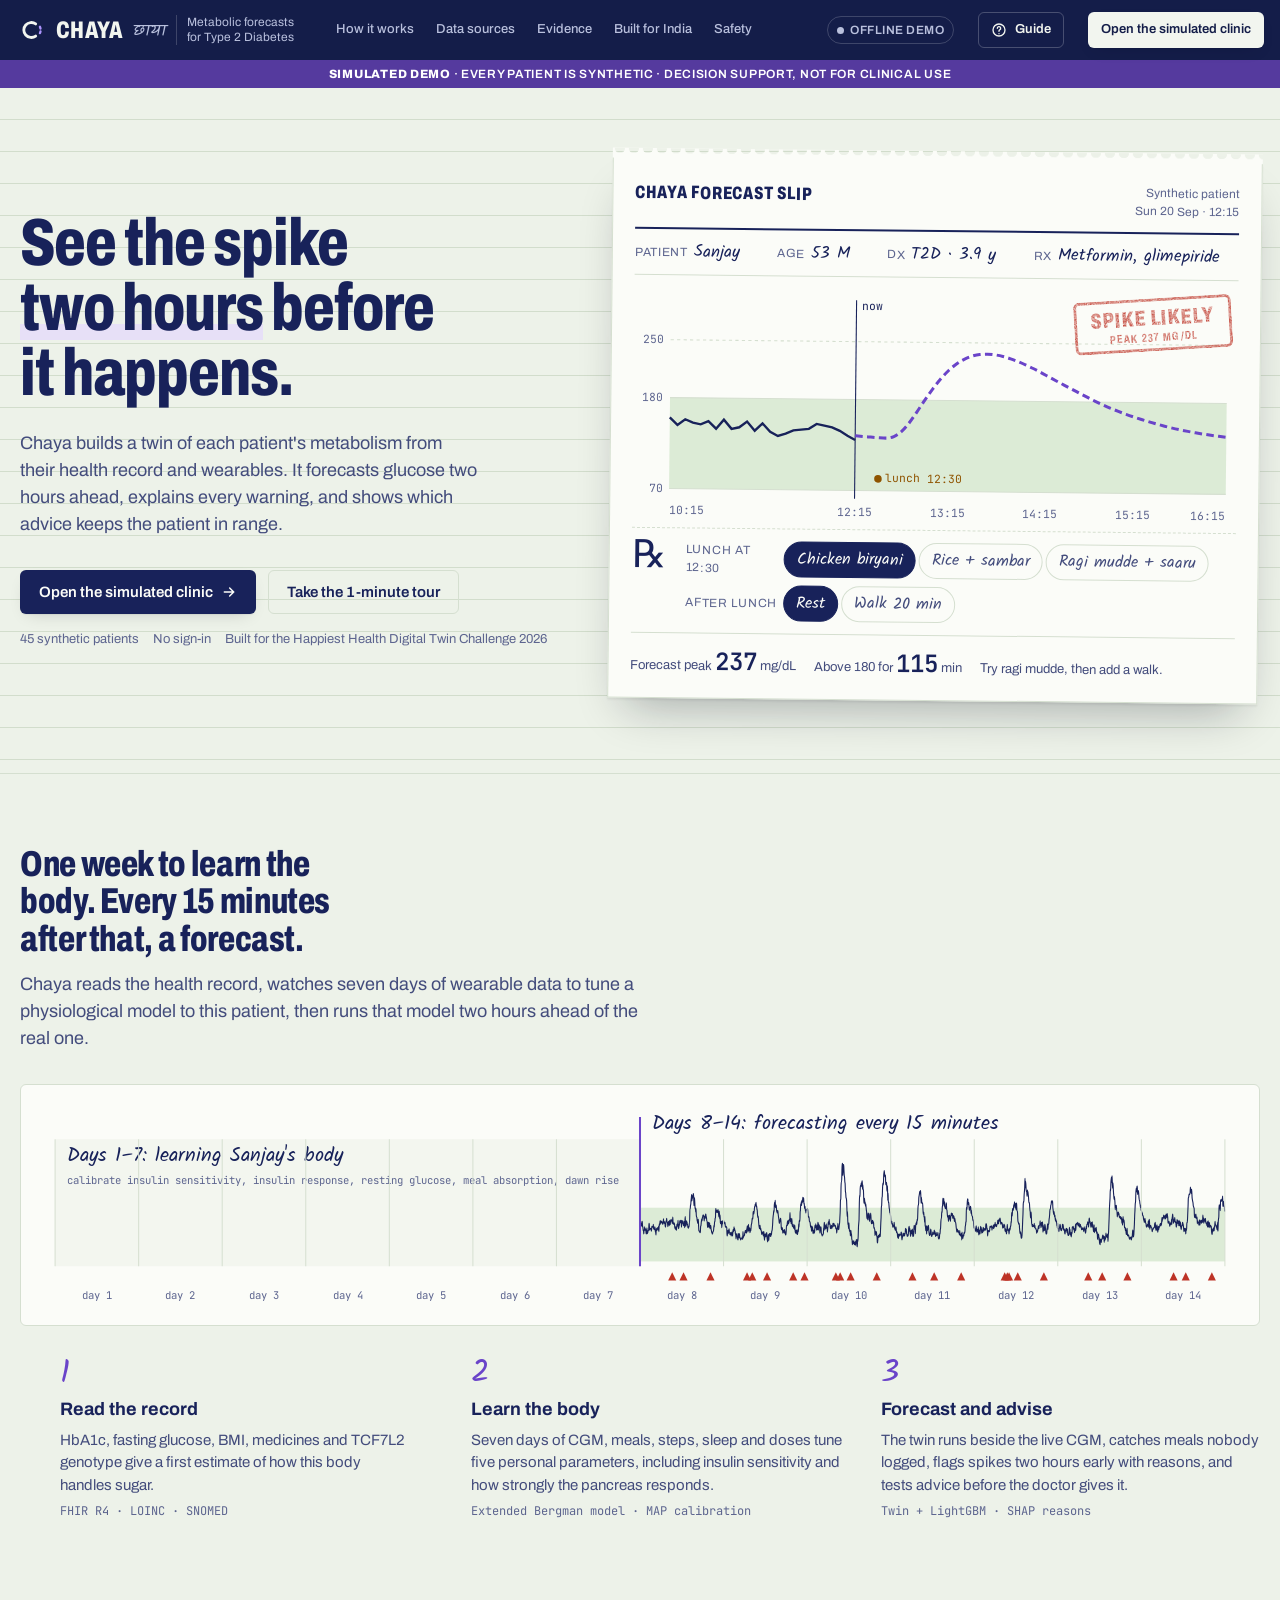
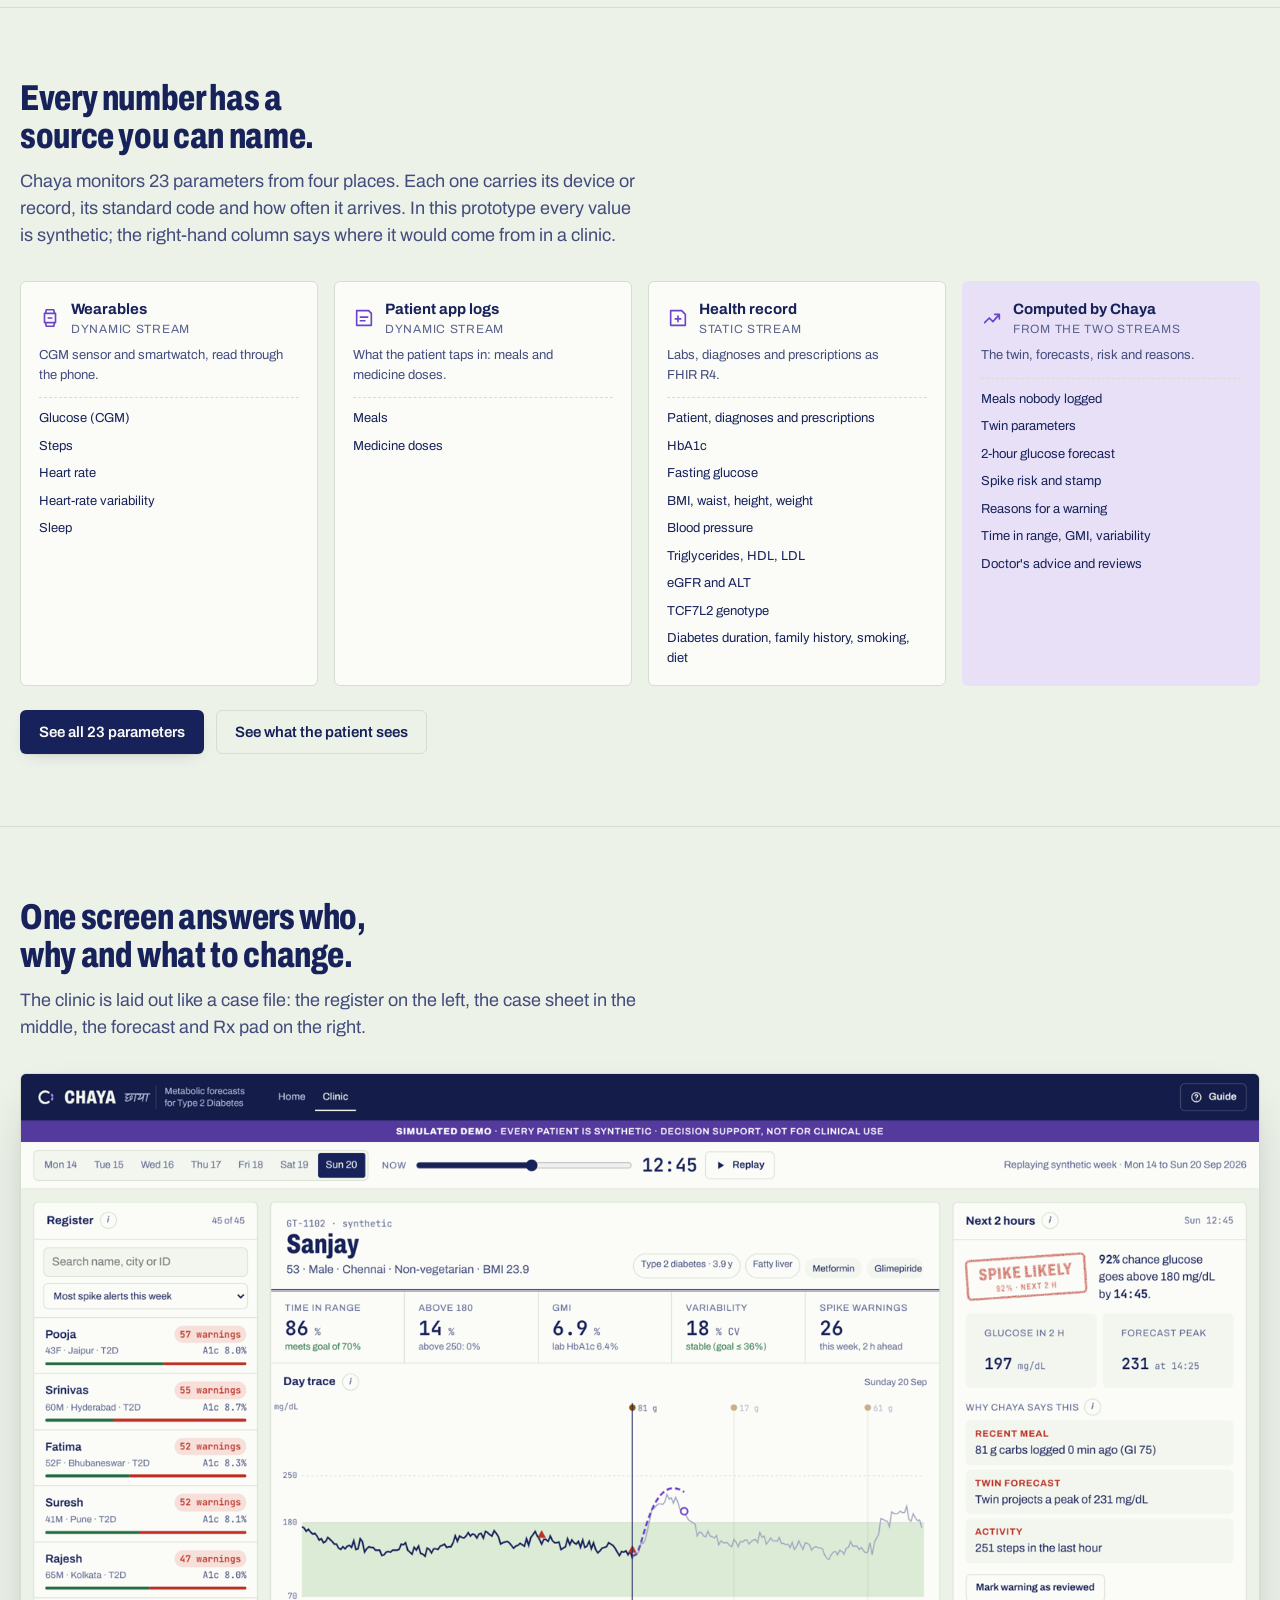
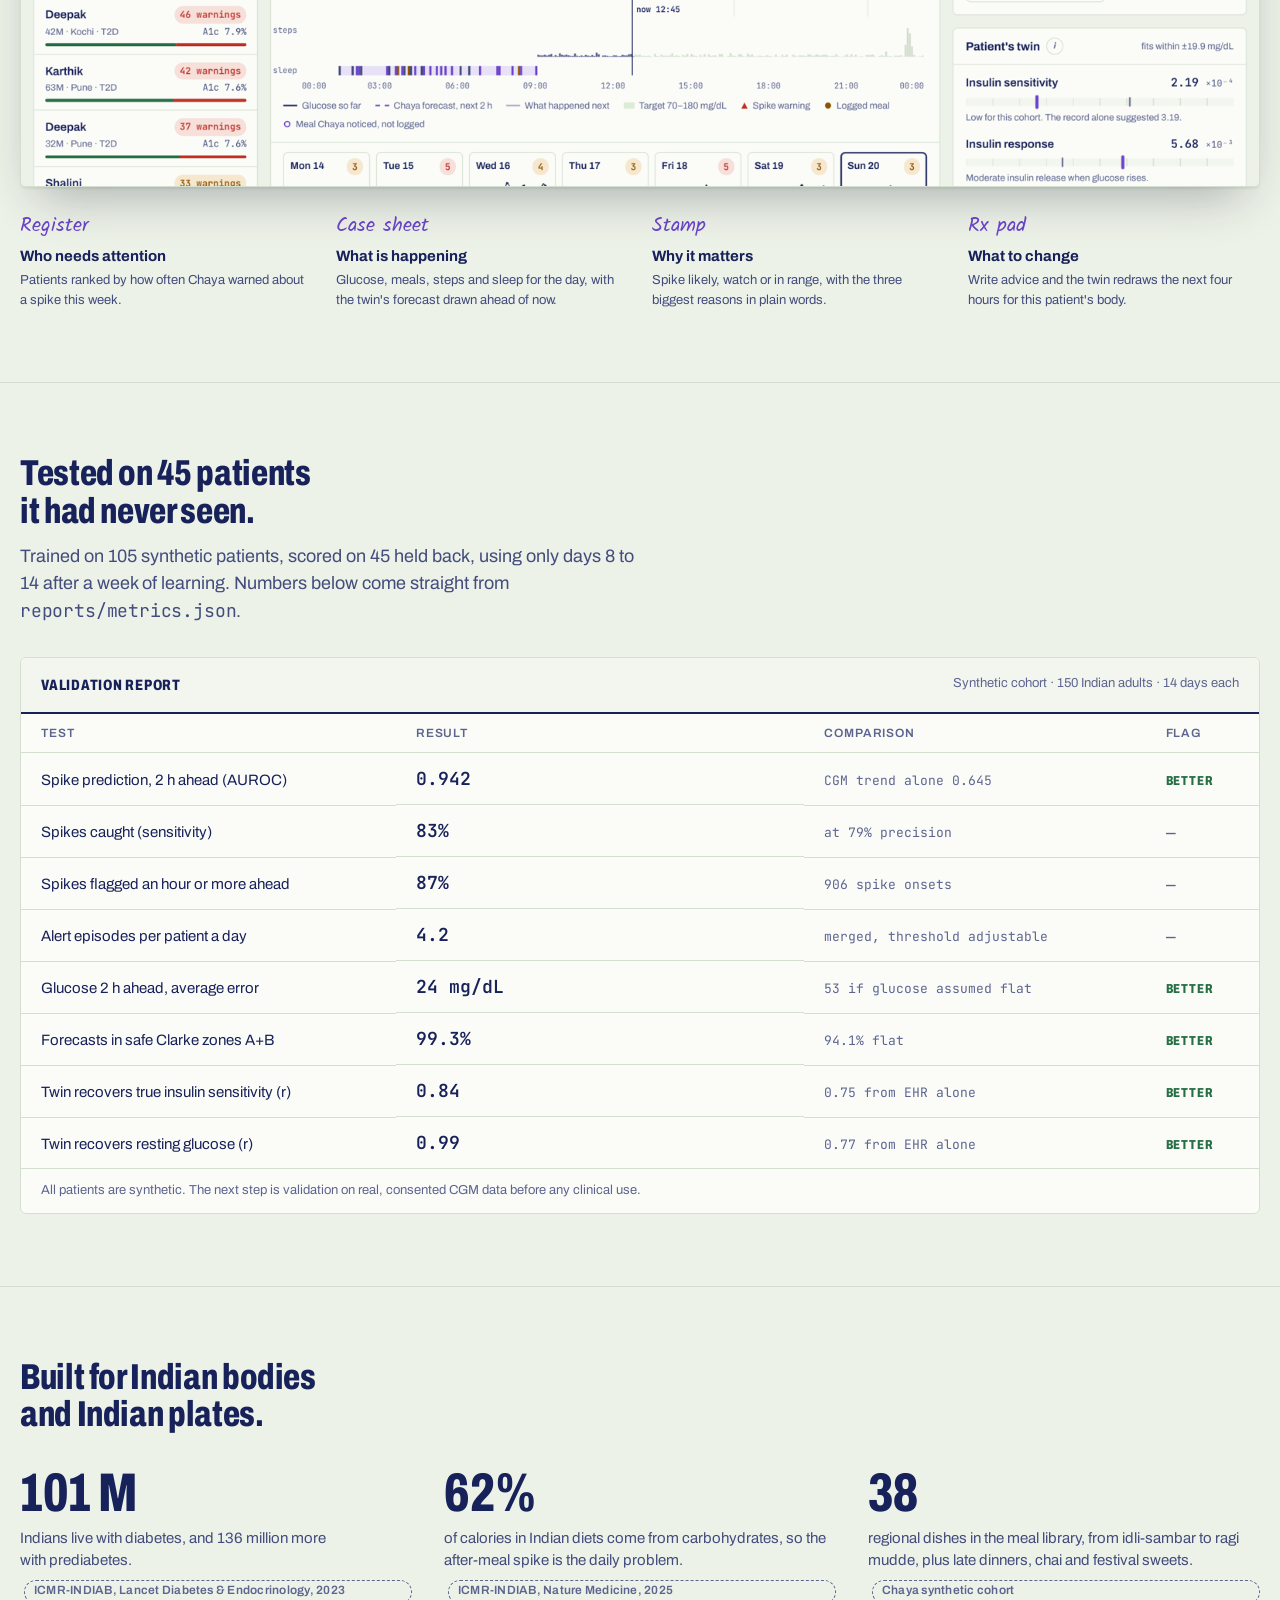
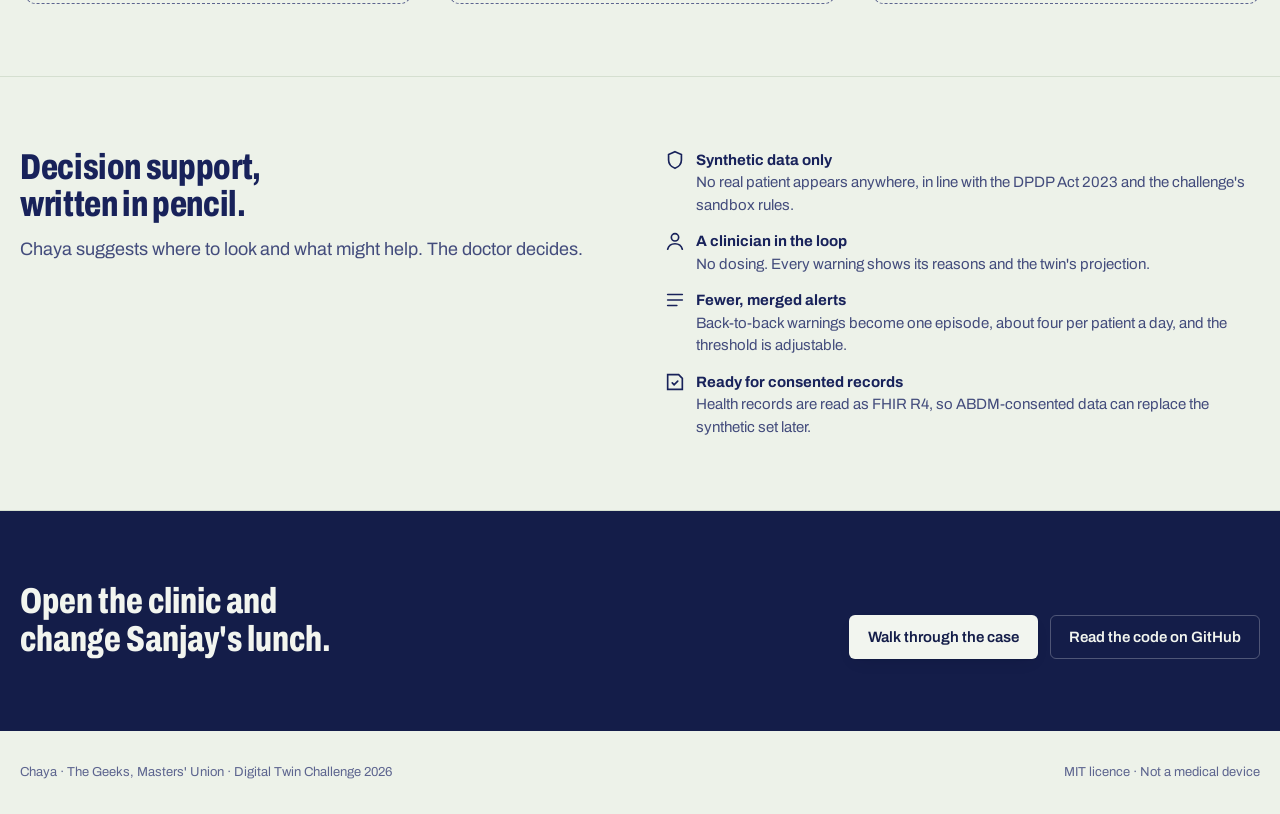
==== web/index.html @ ad3ce4d0 "Patient app, data-source catalogue and send-to-patient advice - Patient view (#/patient/:pid): Today" ====
<!doctype html>
<html lang="en">
<head>
<meta charset="utf-8">
<meta name="viewport" content="width=device-width,initial-scale=1,viewport-fit=cover">
<title>Chaya · glucose forecasts two hours ahead</title>
<meta name="description" content="Chaya builds a personal digital twin of each Type 2 Diabetes patient from their health record and wearables, forecasts glucose spikes two hours ahead, and shows which advice keeps them in range. Simulated demo with synthetic patients.">
<meta name="theme-color" content="#141d49">
<meta name="color-scheme" content="light">
<link rel="icon" href="data:image/svg+xml,%3Csvg xmlns='http://www.w3.org/2000/svg' viewBox='0 0 32 32'%3E%3Crect width='32' height='32' rx='7' fill='%23141d49'/%3E%3Cpath d='M21 9.5a8 8 0 1 0 0 13' fill='none' stroke='%23f2f5ef' stroke-width='3' stroke-linecap='round'/%3E%3Cpath d='M25 12.5a8 8 0 0 1 0 7' fill='none' stroke='%23ad94ff' stroke-width='2.5' stroke-linecap='round' stroke-dasharray='2 3'/%3E%3C/svg%3E">
<link rel="stylesheet" href="assets/chaya.css">
</head>
<body>

<header class="letterhead" id="letterhead">
  <div class="bar gutter">
    <a class="brand" href="#/" aria-label="Chaya home">
      <svg width="30" height="30" viewBox="0 0 32 32" aria-hidden="true"><path d="M21 9.5a8 8 0 1 0 0 13" fill="none" stroke="currentColor" stroke-width="3" stroke-linecap="round"/><path d="M25.5 12.5a8.5 8.5 0 0 1 0 7" fill="none" stroke="#ad94ff" stroke-width="2.5" stroke-linecap="round" stroke-dasharray="2 3"/></svg>
      <span class="word">Chaya</span><span class="deva" lang="hi">छाया</span>
      <span class="reg">Metabolic forecasts for Type 2 Diabetes</span>
    </a>
    <nav class="navlinks" aria-label="Sections" id="navlinks"></nav>
    <span class="spacer"></span>
    <span class="pill" id="conn" title="Where the clinic data comes from"><span class="dot"></span><span id="conn-t">Connecting…</span></span>
    <div class="menu" id="help-menu">
      <button class="btn btn-quiet btn-sm" id="help-btn" aria-haspopup="true" aria-expanded="false">
        <svg width="16" height="16" viewBox="0 0 24 24" fill="none" stroke="currentColor" stroke-width="2" stroke-linecap="round" aria-hidden="true"><circle cx="12" cy="12" r="9"/><path d="M9.5 9.5a2.5 2.5 0 1 1 3.5 2.3c-.6.3-1 .9-1 1.6V14"/><path d="M12 17.5h.01"/></svg>
        Guide
      </button>
      <div class="menu-pop" id="help-pop" role="menu" hidden>
        <button role="menuitem" data-help="tour"><svg width="20" height="20" viewBox="0 0 24 24" fill="none" stroke="currentColor" stroke-width="1.8" stroke-linecap="round" aria-hidden="true"><path d="M4 5h16M4 12h10M4 19h7"/><circle cx="19" cy="17" r="3"/></svg><b>Product tour</b><small>One minute, nine stops: what each part of the clinic does.</small></button>
        <button role="menuitem" data-help="case"><svg width="20" height="20" viewBox="0 0 24 24" fill="none" stroke="currentColor" stroke-width="1.8" stroke-linecap="round" aria-hidden="true"><path d="M7 4h10l3 3v13H4V4z"/><path d="M8 11h8M8 15h5"/></svg><b>Walk through a case</b><small>Sanjay's Sunday lunch: forecast, alert and advice, step by step.</small></button>
        <button role="menuitem" data-help="sources"><svg width="20" height="20" viewBox="0 0 24 24" fill="none" stroke="currentColor" stroke-width="1.8" stroke-linecap="round" aria-hidden="true"><ellipse cx="12" cy="6" rx="7" ry="3"/><path d="M5 6v6c0 1.7 3.1 3 7 3s7-1.3 7-3V6"/><path d="M5 12v6c0 1.7 3.1 3 7 3s7-1.3 7-3v-6"/></svg><b>Where the data comes from</b><small>Every parameter Chaya monitors, its device or record, standard code and cadence.</small></button>
        <button role="menuitem" data-help="glossary"><svg width="20" height="20" viewBox="0 0 24 24" fill="none" stroke="currentColor" stroke-width="1.8" stroke-linecap="round" aria-hidden="true"><path d="M5 4h11a3 3 0 0 1 3 3v13H8a3 3 0 0 1-3-3z"/><path d="M5 17a3 3 0 0 1 3-3h11"/></svg><b>What's what</b><small>Every term, stamp and number explained in plain words.</small></button>
      </div>
    </div>
    <a class="btn btn-primary btn-sm" href="#/clinic" id="cta-top">Open the simulated clinic</a>
  </div>
  <div class="synthetic-strip gutter"><b>Simulated demo</b> · every patient is synthetic · decision support, not for clinical use</div>
</header>

<!-- ============================================================ HOME -->
<main id="view-home" hidden>
  <section class="hero gutter" aria-labelledby="h-hero">
    <div class="wrap">
      <div>
        <h1 id="h-hero">See the spike <span class="ul">two hours</span> before it happens.</h1>
        <p class="lede">Chaya builds a twin of each patient's metabolism from their health record and wearables. It forecasts glucose two hours ahead, explains every warning, and shows which advice keeps the patient in range.</p>
        <div class="ctas">
          <a class="btn btn-primary" href="#/clinic">Open the simulated clinic
            <svg width="16" height="16" viewBox="0 0 24 24" fill="none" stroke="currentColor" stroke-width="2.2" stroke-linecap="round" aria-hidden="true"><path d="M5 12h14M13 6l6 6-6 6"/></svg></a>
          <a class="btn btn-quiet" href="#/clinic?tour=1">Take the 1-minute tour</a>
        </div>
        <p class="fine"><span>45 synthetic patients</span><span>No sign-in</span><span>Built for the Happiest Health Digital Twin Challenge 2026</span></p>
      </div>
      <figure class="slip" id="slip" aria-labelledby="slip-cap" style="margin:0">
        <div class="slip-head">
          <div class="slip-title">Chaya forecast slip</div>
          <div class="meta">Synthetic patient<br>Sun 20 Sep · 12:15</div>
        </div>
        <div class="fields">
          <div class="field"><span class="k">Patient</span><span class="v">Sanjay</span></div>
          <div class="field"><span class="k">Age</span><span class="v">53 M</span></div>
          <div class="field"><span class="k">Dx</span><span class="v">T2D · 3.9 y</span></div>
          <div class="field"><span class="k">Rx</span><span class="v">Metformin, glimepiride</span></div>
        </div>
        <div class="slip-chart">
          <svg id="slip-svg" viewBox="0 0 560 220" role="img" aria-label="Forecast of Sanjay's glucose for the next four hours"></svg>
          <div id="slip-stamp"></div>
        </div>
        <div class="rx">
          <div class="glyph" aria-hidden="true">℞</div>
          <div class="lines">
            <div class="rx-line" role="group" aria-label="Lunch"><span class="lab">Lunch at 12:30</span><span id="slip-meals"></span></div>
            <div class="rx-line" role="group" aria-label="After lunch"><span class="lab">After lunch</span><span id="slip-walk"></span></div>
          </div>
        </div>
        <div class="outcome" id="slip-out" aria-live="polite"></div>
        <figcaption id="slip-cap" class="sr">An interactive prescription slip. Choose a lunch and whether to walk; Chaya's twin redraws the forecast.</figcaption>
      </figure>
    </div>
  </section>

  <section class="section gutter" id="how" aria-labelledby="h-how">
    <div class="wrap">
      <h2 id="h-how">One week to learn the body. Every 15 minutes after that, a forecast.</h2>
      <p class="intro">Chaya reads the health record, watches seven days of wearable data to tune a physiological model to this patient, then runs that model two hours ahead of the real one.</p>
      <div class="timeline" aria-hidden="true"><svg id="timeline-svg" viewBox="0 0 1180 190"></svg></div>
      <ol class="steps">
        <li><h3>Read the record</h3><p>HbA1c, fasting glucose, BMI, medicines and TCF7L2 genotype give a first estimate of how this body handles sugar.</p><span class="code">FHIR R4 · LOINC · SNOMED</span></li>
        <li><h3>Learn the body</h3><p>Seven days of CGM, meals, steps, sleep and doses tune five personal parameters, including insulin sensitivity and how strongly the pancreas responds.</p><span class="code">Extended Bergman model · MAP calibration</span></li>
        <li><h3>Forecast and advise</h3><p>The twin runs beside the live CGM, catches meals nobody logged, flags spikes two hours early with reasons, and tests advice before the doctor gives it.</p><span class="code">Twin + LightGBM · SHAP reasons</span></li>
      </ol>
    </div>
  </section>

  <section class="section gutter" id="sources" aria-labelledby="h-sources">
    <div class="wrap">
      <h2 id="h-sources">Every number has a source you can name.</h2>
      <p class="intro">Chaya monitors 23 parameters from four places. Each one carries its device or record, its standard code and how often it arrives. In this prototype every value is synthetic; the right-hand column says where it would come from in a clinic.</p>
      <div class="streams" id="home-streams"></div>
      <div style="margin-top:var(--sp-5);display:flex;flex-wrap:wrap;gap:12px">
        <a class="btn btn-primary" href="#/data">See all 23 parameters</a>
        <a class="btn btn-quiet" href="#/patient/GT-1102">See what the patient sees</a>
      </div>
    </div>
  </section>

  <section class="section gutter" id="clinic-preview" aria-labelledby="h-preview">
    <div class="wrap">
      <h2 id="h-preview">One screen answers who, why and what to change.</h2>
      <p class="intro">The clinic is laid out like a case file: the register on the left, the case sheet in the middle, the forecast and Rx pad on the right.</p>
      <div class="shot"><img src="assets/img/clinic.png" alt="The Chaya clinic: patient register, Sanjay's case sheet with a day of glucose and a violet forecast, a SPIKE LIKELY stamp with its reasons, and the Rx pad" loading="lazy" width="1600" height="920"></div>
      <div class="callouts">
        <div><i>Register</i><b>Who needs attention</b><span>Patients ranked by how often Chaya warned about a spike this week.</span></div>
        <div><i>Case sheet</i><b>What is happening</b><span>Glucose, meals, steps and sleep for the day, with the twin's forecast drawn ahead of now.</span></div>
        <div><i>Stamp</i><b>Why it matters</b><span>Spike likely, watch or in range, with the three biggest reasons in plain words.</span></div>
        <div><i>Rx pad</i><b>What to change</b><span>Write advice and the twin redraws the next four hours for this patient's body.</span></div>
      </div>
    </div>
  </section>

  <section class="section gutter" id="evidence" aria-labelledby="h-evidence">
    <div class="wrap">
      <h2 id="h-evidence">Tested on 45 patients it had never seen.</h2>
      <p class="intro">Trained on 105 synthetic patients, scored on 45 held back, using only days 8 to 14 after a week of learning. Numbers below come straight from <span class="num">reports/metrics.json</span>.</p>
      <div class="report">
        <div class="report-head"><b>Validation report</b><span>Synthetic cohort · 150 Indian adults · 14 days each</span></div>
        <div class="table-scroll"><table>
          <thead><tr><th scope="col">Test</th><th scope="col">Result</th><th scope="col">Comparison</th><th scope="col">Flag</th></tr></thead>
          <tbody id="report-rows"></tbody>
        </table></div>
        <div class="report-foot">All patients are synthetic. The next step is validation on real, consented CGM data before any clinical use.</div>
      </div>
    </div>
  </section>

  <section class="section gutter" id="india" aria-labelledby="h-india">
    <div class="wrap">
      <h2 id="h-india">Built for Indian bodies and Indian plates.</h2>
      <div class="facts">
        <div class="fact"><div class="big">101 M</div><p>Indians live with diabetes, and 136 million more with prediabetes.</p><div class="src">ICMR-INDIAB, Lancet Diabetes &amp; Endocrinology, 2023</div></div>
        <div class="fact"><div class="big">62%</div><p>of calories in Indian diets come from carbohydrates, so the after-meal spike is the daily problem.</p><div class="src">ICMR-INDIAB, Nature Medicine, 2025</div></div>
        <div class="fact"><div class="big">38</div><p>regional dishes in the meal library, from idli-sambar to ragi mudde, plus late dinners, chai and festival sweets.</p><div class="src">Chaya synthetic cohort</div></div>
      </div>
    </div>
  </section>

  <section class="section gutter" id="safety" aria-labelledby="h-safety">
    <div class="wrap safety">
      <div><h2 id="h-safety">Decision support, written in pencil.</h2><p class="intro">Chaya suggests where to look and what might help. The doctor decides.</p></div>
      <ul>
        <li><svg width="22" height="22" viewBox="0 0 24 24" fill="none" stroke="currentColor" stroke-width="1.8" stroke-linecap="round" aria-hidden="true"><path d="M12 3l7 3v6c0 4.5-3 7.5-7 9-4-1.5-7-4.5-7-9V6z"/></svg><div><b>Synthetic data only</b><span>No real patient appears anywhere, in line with the DPDP Act 2023 and the challenge's sandbox rules.</span></div></li>
        <li><svg width="22" height="22" viewBox="0 0 24 24" fill="none" stroke="currentColor" stroke-width="1.8" stroke-linecap="round" aria-hidden="true"><circle cx="12" cy="8" r="4"/><path d="M4 21c1-4 4-6 8-6s7 2 8 6"/></svg><div><b>A clinician in the loop</b><span>No dosing. Every warning shows its reasons and the twin's projection.</span></div></li>
        <li><svg width="22" height="22" viewBox="0 0 24 24" fill="none" stroke="currentColor" stroke-width="1.8" stroke-linecap="round" aria-hidden="true"><path d="M4 6h16M4 12h16M4 18h10"/></svg><div><b>Fewer, merged alerts</b><span>Back-to-back warnings become one episode, about four per patient a day, and the threshold is adjustable.</span></div></li>
        <li><svg width="22" height="22" viewBox="0 0 24 24" fill="none" stroke="currentColor" stroke-width="1.8" stroke-linecap="round" aria-hidden="true"><path d="M8 4h8l4 4v12H4V4z"/><path d="M9 13l2 2 4-4"/></svg><div><b>Ready for consented records</b><span>Health records are read as FHIR R4, so ABDM-consented data can replace the synthetic set later.</span></div></li>
      </ul>
    </div>
  </section>

  <section class="closer gutter" aria-labelledby="h-close">
    <div class="wrap">
      <h2 id="h-close">Open the clinic and change Sanjay's lunch.</h2>
      <div style="display:flex;flex-wrap:wrap;gap:12px">
        <a class="btn btn-primary" href="#/clinic?case=1">Walk through the case</a>
        <a class="btn btn-quiet" href="https://github.com/r-e-sai-harsha/TheGeeks_MastersUnion" target="_blank" rel="noopener">Read the code on GitHub</a>
      </div>
    </div>
  </section>
  <footer class="foot gutter"><div class="wrap"><span>Chaya · The Geeks, Masters' Union · Digital Twin Challenge 2026</span><span>MIT licence · Not a medical device</span></div></footer>
</main>

<!-- ============================================================ CLINIC -->
<main id="view-clinic" hidden>
  <div class="clinic-bar gutter" id="clockbar">
    <div class="wrap2">
      <div class="clock-days" id="days" role="group" aria-label="Day of the replay week"></div>
      <div class="clock-time">
        <label for="tslider">Now</label>
        <input id="tslider" type="range" min="0" max="95" step="1" aria-describedby="tout">
        <output id="tout" for="tslider">12:15</output>
        <button class="btn btn-quiet btn-sm" id="play" aria-pressed="false">
          <svg width="14" height="14" viewBox="0 0 24 24" fill="currentColor" aria-hidden="true"><path id="play-ico" d="M7 4l13 8-13 8z"/></svg><span id="play-t">Replay</span></button>
      </div>
      <span class="hint">Replaying synthetic week · Mon 14 to Sun 20 Sep 2026</span>
    </div>
  </div>

  <div class="clinic gutter">
    <aside class="panel register" id="register" aria-labelledby="h-reg">
      <div class="panel-h"><h2 id="h-reg">Register</h2><button class="info" data-term="register" aria-label="What is the register?">i</button><span class="aside" id="reg-count"></span></div>
      <div class="tools">
        <label class="sr" for="search">Search patients</label>
        <input id="search" type="search" placeholder="Search name, city or ID" autocomplete="off">
        <label class="sr" for="sort">Sort patients</label>
        <select id="sort"><option value="alerts">Most spike alerts this week</option><option value="tir">Lowest time in range</option><option value="a1c">Highest HbA1c</option><option value="name">Name</option></select>
      </div>
      <div class="rlist" id="rlist" role="list"></div>
    </aside>

    <section class="case" id="case" aria-live="polite">
      <div class="panel" id="sheet">
        <div class="case-head" id="case-head"></div>
        <div class="kpis" id="kpis"></div>
        <div class="panel-h" style="border-bottom:0;padding-bottom:0"><h3 id="trace-h">Day trace</h3><button class="info" data-term="trace" aria-label="How to read the day trace">i</button><button class="src" data-src="cgm,meals,steps,sleep,unlogged" aria-label="Where the day trace data comes from">Sources</button><span class="aside" id="trace-aside"></span></div>
        <div class="trace" id="trace"><svg id="trace-svg" role="img" aria-labelledby="trace-h"></svg></div>
        <div class="legend">
          <span><i class="sw" style="border-color:var(--ink)"></i>Glucose so far</span>
          <span><i class="sw" style="border-color:var(--shadow);border-top-style:dashed"></i>Chaya forecast, next 2 h</span>
          <span><i class="sw" style="border-color:var(--replay)"></i>What happened next</span>
          <span><i class="sw" style="border-top:8px solid var(--band);width:14px"></i>Target 70–180 mg/dL</span>
          <span><svg width="10" height="10" aria-hidden="true"><path d="M5 1 9 9H1z" fill="var(--alert)"/></svg>Spike warning</span>
          <span><svg width="10" height="10" aria-hidden="true"><circle cx="5" cy="5" r="4" fill="var(--watch)"/></svg>Logged meal</span>
          <span><svg width="10" height="10" aria-hidden="true"><circle cx="5" cy="5" r="3.4" fill="none" stroke="var(--shadow)" stroke-width="1.6"/></svg>Meal Chaya noticed, not logged</span>
        </div>
        <div class="week" id="week" role="group" aria-label="Pick a day"></div>
      </div>
      <div class="panel">
        <details class="fold" id="notes-fold" open>
          <summary>Case notes <span style="font-weight:400;font-size:var(--t-xs);color:var(--ink-3)">sent to the patient's app</span> <span class="aside" id="notes-count" style="font-weight:400;font-size:var(--t-xs);color:var(--ink-3)"></span><svg class="chev" width="16" height="16" viewBox="0 0 24 24" fill="none" stroke="currentColor" stroke-width="2" aria-hidden="true"><path d="M6 9l6 6 6-6"/></svg></summary>
          <div class="notes" id="notes"></div>
        </details>
      </div>
      <div class="panel">
        <details class="fold" id="record-fold">
          <summary>Health record <span style="font-weight:400;font-size:var(--t-xs);color:var(--ink-3)">static data from the EHR · FHIR R4, each field with its code</span><svg class="chev" width="16" height="16" viewBox="0 0 24 24" fill="none" stroke="currentColor" stroke-width="2" aria-hidden="true"><path d="M6 9l6 6 6-6"/></svg></summary>
          <div class="record" id="record"></div>
        </details>
      </div>
    </section>

    <div class="rxcol" id="rxcol">
      <section class="panel" id="risk" aria-labelledby="h-risk">
        <div class="panel-h"><h3 id="h-risk">Next 2 hours</h3><button class="info" data-term="stamp" aria-label="What the stamps mean">i</button><button class="src" data-src="risk,forecast,reasons" aria-label="Where the forecast comes from">Sources</button><span class="aside num" id="risk-at"></span></div>
        <div class="risk-body">
          <div class="risk-top"><div id="risk-stamp"></div><p class="risk-line" id="risk-line"></p></div>
          <div class="pair">
            <div><div class="l">Glucose in 2 h</div><div class="v" id="p2h"></div></div>
            <div><div class="l">Forecast peak</div><div class="v" id="tpeak"></div></div>
          </div>
          <div id="why-wrap"><div class="why-h">Why Chaya says this <button class="info" data-term="reasons" aria-label="How reasons are chosen">i</button></div><ul class="why" id="why"></ul></div>
          <div id="review-wrap"></div>
        </div>
      </section>

      <section class="panel" id="twin" aria-labelledby="h-twin">
        <div class="panel-h"><h3 id="h-twin">Patient's twin</h3><button class="info" data-term="twin" aria-label="What the twin is">i</button><button class="src" data-src="twin" aria-label="Where the twin comes from">Sources</button><span class="aside" id="fit"></span></div>
        <div class="twin-body" id="twin-body"></div>
      </section>

      <section class="panel rxpad" id="rxpad" aria-labelledby="h-rx">
        <div class="panel-h"><h3 id="h-rx">Rx pad: try advice</h3><button class="info" data-term="rxpad" aria-label="How the Rx pad works">i</button><button class="src" data-src="meals,meds,sleep,notes" aria-label="Where the Rx pad inputs come from">Sources</button></div>
        <div class="body">
          <p class="lead">Write advice for the next meal. The twin redraws the next four hours for this patient.</p>
          <div class="quick" id="quick" aria-label="Quick advice"></div>
          <div class="row2">
            <label for="w-meal" style="grid-column:1/-1">Meal<select id="w-meal"></select></label>
            <label for="w-when">Eaten in (minutes)<input id="w-when" type="number" min="0" max="120" step="5" value="15"></label>
            <label for="w-sleep">Sleep last night (h)<input id="w-sleep" type="number" min="3" max="10" step="0.5" value="7"></label>
          </div>
          <div><div class="lab" id="walk-lab">Walk after the meal</div><div class="seg" id="w-walk" role="group" aria-labelledby="walk-lab"></div></div>
          <div id="w-met-wrap"><div class="lab" id="met-lab">Metformin today</div><div class="seg" id="w-met" role="group" aria-labelledby="met-lab"></div></div>
          <div class="rx-written" id="rx-written" aria-live="polite"></div>
          <div id="rx-result" style="display:grid;gap:12px">
            <div class="wi-chart"><svg id="wi-svg" role="img" aria-label="Four-hour forecast with and without the advice"></svg></div>
            <div class="res" id="w-res"></div>
            <button class="btn btn-primary" id="save-note">Save and send to patient</button>
          </div>
        </div>
      </section>
    </div>
  </div>
</main>

<!-- ============================================================ PATIENT APP -->
<main id="view-patient" hidden>
  <div class="pstage gutter">
    <aside class="pside" aria-labelledby="h-pside">
      <div class="k">Patient view</div>
      <h1 id="h-pside">What <span id="ps-name">Sanjay</span> sees on his phone.</h1>
      <p>The patient's copy of the Rx pad: his own numbers, the advice his doctor saved, and the devices feeding Chaya. No risk scores, no twin parameters, no other patients.</p>
      <div class="pside-ctl">
        <label for="ps-pick">Patient</label>
        <select id="ps-pick"></select>
        <div class="pside-clock">
          <div class="clock-days" id="ps-days" role="group" aria-label="Day of the replay week"></div>
          <div class="clock-time"><label for="ps-slider">Now</label><input id="ps-slider" type="range" min="0" max="95" step="1"><output id="ps-tout" for="ps-slider">12:45</output></div>
        </div>
      </div>
      <ul class="pside-list">
        <li><b>Today</b> current glucose from the sensor, the next two hours as a violet shadow, steps, sleep and doses.</li>
        <li><b>Advice</b> every note the doctor saves on the Rx pad arrives here in their handwriting, with what it should do.</li>
        <li><b>Week</b> time in range, sleep and steps day by day.</li>
        <li><b>My data</b> each connected device and record, and when it last sent data.</li>
      </ul>
      <a class="btn btn-quiet btn-sm" id="ps-back" href="#/clinic/GT-1102">← Back to the clinic</a>
    </aside>
    <div class="phone" id="phone">
      <div class="phone-screen" id="pscreen" aria-live="polite"></div>
      <nav class="ptabs" id="ptabs" aria-label="Patient app sections"></nav>
    </div>
  </div>
</main>

<!-- ============================================================ DATA SOURCES -->
<main id="view-data" hidden>
  <section class="section gutter" style="border-bottom:0;padding-bottom:var(--sp-5)">
    <div class="wrap">
      <h1 class="page-h">Where the data comes from</h1>
      <p class="intro">Every parameter Chaya monitors, grouped by where it comes from. For each one: what Chaya uses it for, where this prototype gets it, where it would come from in a clinic, its standard code and how often it arrives.</p>
      <div class="streams" id="data-streams" style="margin-top:var(--sp-5)"></div>
    </div>
  </section>
  <section class="gutter" style="padding-bottom:var(--sp-8)"><div class="wrap" id="data-list"></div></section>
</main>

<div class="scrim" id="scrim"></div>
<aside class="drawer drawer-wide" id="srcdrawer" aria-labelledby="h-srcd" aria-hidden="true">
  <div class="drawer-h"><h2 id="h-srcd">Where the data comes from</h2><button class="icon-btn" id="srcd-close" aria-label="Close"><svg width="16" height="16" viewBox="0 0 24 24" fill="none" stroke="currentColor" stroke-width="2.2" stroke-linecap="round" aria-hidden="true"><path d="M6 6l12 12M18 6 6 18"/></svg></button></div>
  <div class="drawer-b" id="srcd-body"></div>
</aside>
<aside class="drawer" id="glossary" aria-labelledby="h-gloss" aria-hidden="true">
  <div class="drawer-h"><h2 id="h-gloss">What's what</h2><button class="icon-btn" id="gloss-close" aria-label="Close"><svg width="16" height="16" viewBox="0 0 24 24" fill="none" stroke="currentColor" stroke-width="2.2" stroke-linecap="round" aria-hidden="true"><path d="M6 6l12 12M18 6 6 18"/></svg></button></div>
  <div class="drawer-b"><dl id="gloss-list" style="margin:0"></dl></div>
</aside>
<div id="tour-root"></div>
<div id="welcome-root"></div>
<div class="toast" id="toast" role="status" aria-live="polite"></div>

<script src="assets/vendor/d3.min.js"></script>
<script src="assets/chaya.js"></script>
</body>
</html>
---- web/assets/chaya.css ----
/* Chaya · world: the Indian OPD prescription pad.
   Pad-green ruled paper, ballpoint-blue ink, letterhead navy band, violet carbon "shadow" forecast,
   vermilion / violet rubber stamps for state. Layout: letterhead band → page (home) or
   register | case sheet | Rx pad (clinic). */

@font-face { font-family: "Archivo"; src: url("fonts/archivo-var.woff2") format("woff2"); font-weight: 100 900; font-stretch: 62% 125%; font-display: swap; }
@font-face { font-family: "JetBrains Mono"; src: url("fonts/jetbrains-mono-var.woff2") format("woff2"); font-weight: 100 800; font-display: swap; }
@font-face { font-family: "Kalam"; src: url("fonts/kalam-400.woff2") format("woff2"); font-weight: 400; font-display: swap; unicode-range: U+0000-00FF, U+2010-2027, U+211E; }
@font-face { font-family: "Kalam"; src: url("fonts/kalam-700.woff2") format("woff2"); font-weight: 700; font-display: swap; unicode-range: U+0000-00FF; }
@font-face { font-family: "Kalam"; src: url("fonts/kalam-deva-400.woff2") format("woff2"); font-weight: 400; font-display: swap; unicode-range: U+0900-097F, U+200C-200D, U+25CC; }

:root {
  /* paper */
  --paper: #edf2e9;        /* the pad's pale green tint */
  --paper-rule: #d2ddcc;   /* ruled lines */
  --sheet: #fbfcf8;        /* a fresh slip */
  --sheet-2: #f3f6ef;      /* inset fields */
  --edge: #d5dfd0;         /* paper edges / hairlines */
  /* ink */
  --ink: #18225a;          /* ballpoint blue-black */
  --ink-2: #434c7c;
  --ink-3: #5d658f;
  --letterhead: #141d49;
  --on-letterhead: #f2f5ef;
  --on-letterhead-2: #b9c0dd;
  /* meaning */
  --shadow: #6a44c9;       /* Chaya's forecast: the violet carbon copy */
  --shadow-soft: #e7e0f7;
  --stamp: #553a9e;        /* administrative violet stamp */
  --alert: #bd3326;        /* vermilion "spike likely" stamp */
  --alert-soft: #f7dfda;
  --watch: #8f5400;
  --watch-soft: #f6e8cf;
  --ok: #276f45;
  --ok-soft: #d9eadb;
  --band: #dcebd6;         /* target range 70-180 */
  --replay: #a3a9c2;       /* what actually happened next */
  --chit: #fff5c4;         /* tour slip */
  --strip: #553a9e;        /* synthetic-data strip */
  --focus: #2f5bd8;
  /* type */
  --f-ui: "Archivo", ui-sans-serif, system-ui, -apple-system, "Segoe UI", sans-serif;
  --f-hand: "Kalam", "Segoe Print", "Bradley Hand", cursive;
  --f-data: "JetBrains Mono", ui-monospace, "SFMono-Regular", Menlo, monospace;
  /* scale */
  --t-xs: .75rem; --t-sm: .8125rem; --t-md: .9375rem; --t-lg: 1.125rem; --t-xl: 1.5rem; --t-2xl: 2.25rem; --t-3xl: clamp(2.6rem, 5.2vw, 4.6rem);
  --sp-1: 4px; --sp-2: 8px; --sp-3: 12px; --sp-4: 16px; --sp-5: 24px; --sp-6: 32px; --sp-7: 48px; --sp-8: 72px;
  --r-1: 3px; --r-2: 6px;
  --lift: 0 1px 1px rgba(0, 0, 0, .05), 0 6px 18px -8px rgba(10, 14, 30, .2);
  --lift-hi: 0 2px 2px rgba(0, 0, 0, .06), 0 24px 48px -18px rgba(10, 14, 30, .32);
  --ease: cubic-bezier(.16, 1, .3, 1);
  color-scheme: light;
}

/* Light only: the Rx-pad world is paper. */
html { color-scheme: light; }

*, *::before, *::after { box-sizing: border-box; }
[hidden] { display: none !important; }
html { -webkit-text-size-adjust: 100%; }
body { margin: 0; background: var(--paper); color: var(--ink); font: 400 var(--t-md)/1.5 var(--f-ui); font-stretch: 100%; }
::selection { background: var(--shadow-soft); color: var(--ink); }
:focus-visible { outline: 2px solid var(--focus); outline-offset: 2px; border-radius: 2px; }
* { scrollbar-width: thin; scrollbar-color: var(--edge) transparent; }
a { color: inherit; text-underline-offset: .2em; text-decoration-thickness: 1px; }
button, input, select { font: inherit; color: inherit; }
button { cursor: pointer; }
h1, h2, h3, h4 { margin: 0; text-wrap: balance; }
p { margin: 0; text-wrap: pretty; }
.num { font-family: var(--f-data); font-variant-numeric: tabular-nums; letter-spacing: -.01em; }
.hand { font-family: var(--f-hand); }
.sr { position: absolute; width: 1px; height: 1px; overflow: hidden; clip: rect(0 0 0 0); white-space: nowrap; }
.gutter { padding-left: max(16px, env(safe-area-inset-left, 0px)); padding-right: max(16px, env(safe-area-inset-right, 0px)); }
.wrap { max-width: 1240px; margin: 0 auto; }
svg text { font-family: var(--f-data); font-size: 10.5px; fill: var(--ink-3); }

/* ------------------------------------------------------------------ letterhead */
body::before { content: ""; position: fixed; inset: 0 0 auto; height: env(safe-area-inset-top, 0px); z-index: 60; background: var(--letterhead); }
.letterhead { position: sticky; top: env(safe-area-inset-top, 0px); z-index: 50; background: var(--letterhead); color: var(--on-letterhead); }
.letterhead .bar { display: flex; flex-wrap: wrap; align-items: center; gap: var(--sp-3) var(--sp-5); min-height: 60px; padding-block: 8px; }
.brand { display: flex; align-items: center; gap: 10px; text-decoration: none; color: inherit; }
.brand svg { flex: none; }
.brand .word { font-weight: 800; font-stretch: 72%; font-size: 1.5rem; letter-spacing: .02em; text-transform: uppercase; line-height: 1; }
.brand .deva { font-family: var(--f-hand); font-size: 1.05rem; color: var(--on-letterhead-2); line-height: 1; transform: translateY(2px); }
.brand .reg { font-size: var(--t-xs); color: var(--on-letterhead-2); border-left: 1px solid rgba(255,255,255,.18); padding-left: 10px; line-height: 1.25; max-width: 18ch; }
.navlinks { display: flex; gap: 2px; flex-wrap: wrap; }
.navlinks a { text-decoration: none; padding: 8px 10px; border-radius: var(--r-1); color: var(--on-letterhead-2); font-size: var(--t-sm); font-weight: 500; }
.navlinks a:hover { color: var(--on-letterhead); background: rgba(255,255,255,.06); }
.navlinks a[aria-current="page"] { color: var(--on-letterhead); box-shadow: inset 0 -2px 0 var(--on-letterhead); border-radius: 0; }
.bar .spacer { flex: 1; }
.pill { display: inline-flex; align-items: center; gap: 6px; font-size: var(--t-xs); font-weight: 600; letter-spacing: .04em; text-transform: uppercase; padding: 4px 9px; border-radius: 99px; white-space: nowrap; }
.pill .dot { width: 7px; height: 7px; border-radius: 50%; background: currentColor; }
.letterhead .pill { color: var(--on-letterhead-2); border: 1px solid rgba(255,255,255,.18); }
.letterhead .pill.live { color: #9fe3b8; border-color: rgba(159,227,184,.35); }
.btn { display: inline-flex; align-items: center; justify-content: center; gap: 8px; min-height: 44px; padding: 0 18px; border-radius: var(--r-2); border: 1px solid transparent; font-weight: 600; font-size: var(--t-md); text-decoration: none; white-space: nowrap; transition: transform .2s var(--ease), box-shadow .2s var(--ease), background-color .2s; }
.btn:active { transform: translateY(1px); }
.btn-primary { background: var(--ink); color: var(--sheet); box-shadow: var(--lift); }
.btn-primary:hover { box-shadow: var(--lift-hi); }
.letterhead .btn-primary { background: var(--on-letterhead); color: var(--letterhead); }
.btn-quiet { background: transparent; border-color: var(--edge); color: var(--ink); }
.btn-quiet:hover { background: var(--sheet); }
.letterhead .btn-quiet { border-color: rgba(255,255,255,.22); color: var(--on-letterhead); }
.letterhead .btn-quiet:hover { background: rgba(255,255,255,.07); }
.btn-sm { min-height: 36px; padding: 0 12px; font-size: var(--t-sm); }
.btn[disabled] { opacity: .5; cursor: not-allowed; }
.icon-btn { display: inline-grid; place-items: center; width: 36px; height: 36px; border-radius: var(--r-2); border: 1px solid var(--edge); background: var(--sheet); color: var(--ink-2); }
.icon-btn:hover { color: var(--ink); }
.menu { position: relative; }
.menu-pop { position: absolute; right: 0; top: calc(100% + 8px); width: 300px; background: var(--sheet); color: var(--ink); border: 1px solid var(--edge); border-radius: var(--r-2); box-shadow: var(--lift-hi); padding: 6px; z-index: 70; }
.menu-pop button { display: grid; grid-template-columns: 22px 1fr; gap: 2px 10px; width: 100%; text-align: left; background: none; border: 0; padding: 10px; border-radius: var(--r-1); }
.menu-pop button:hover, .menu-pop button:focus-visible { background: var(--sheet-2); }
.menu-pop b { font-weight: 600; }
.menu-pop small { grid-column: 2; color: var(--ink-3); font-size: var(--t-sm); }
.synthetic-strip { background: var(--strip); color: #fff; font-size: var(--t-xs); letter-spacing: .06em; text-transform: uppercase; font-weight: 600; text-align: center; padding-block: 5px; }
.synthetic-strip b { font-weight: 800; }

/* ------------------------------------------------------------------ stamps */
.stamp { --c: var(--stamp); display: inline-flex; flex-direction: column; align-items: center; justify-content: center; gap: 1px; color: var(--c); border: 3px solid var(--c); outline: 1.5px solid var(--c); outline-offset: 3px; border-radius: 6px; padding: 6px 14px 5px; text-transform: uppercase; font-weight: 800; font-stretch: 70%; letter-spacing: .06em; line-height: 1.05; transform: rotate(-4deg); background: transparent;
  -webkit-mask-image: url("data:image/svg+xml,%3Csvg xmlns='http://www.w3.org/2000/svg' width='160' height='80'%3E%3Cfilter id='n'%3E%3CfeTurbulence type='fractalNoise' baseFrequency='.9' numOctaves='2' seed='4'/%3E%3CfeColorMatrix values='0 0 0 0 0 0 0 0 0 0 0 0 0 0 0 0 0 0 -1.6 1.35'/%3E%3C/filter%3E%3Crect width='160' height='80' filter='url(%23n)'/%3E%3C/svg%3E");
  mask-image: url("data:image/svg+xml,%3Csvg xmlns='http://www.w3.org/2000/svg' width='160' height='80'%3E%3Cfilter id='n'%3E%3CfeTurbulence type='fractalNoise' baseFrequency='.9' numOctaves='2' seed='4'/%3E%3CfeColorMatrix values='0 0 0 0 0 0 0 0 0 0 0 0 0 0 0 0 0 0 -1.6 1.35'/%3E%3C/filter%3E%3Crect width='160' height='80' filter='url(%23n)'/%3E%3C/svg%3E"); }
.stamp .s-main { font-size: 1.35rem; }
.stamp .s-sub { font-size: .72rem; font-weight: 700; letter-spacing: .1em; }
.stamp.alert { --c: var(--alert); }
.stamp.watch { --c: var(--watch); }
.stamp.ok { --c: var(--ok); }
.stamp.na { --c: var(--ink-3); }
.stamp.press { animation: press .5s var(--ease) both; }
@keyframes press { 0% { transform: rotate(-4deg) scale(1.35); opacity: 0; } 55% { opacity: 1; } 100% { transform: rotate(-4deg) scale(1); opacity: 1; } }

/* ------------------------------------------------------------------ home */
.hero { position: relative; background: repeating-linear-gradient(to bottom, transparent 0 31px, var(--paper-rule) 31px 32px);
  border-bottom: 1px solid var(--edge); }
.hero .wrap { display: grid; grid-template-columns: minmax(0, 5fr) minmax(0, 6fr); gap: var(--sp-7); align-items: center; padding-block: var(--sp-8) var(--sp-8); }
.hero h1 { font-weight: 800; font-stretch: 74%; font-size: var(--t-3xl); line-height: .98; letter-spacing: -.015em; text-transform: none; }
.hero h1 .ul { background: linear-gradient(transparent 72%, var(--shadow-soft) 72% 94%, transparent 94%); }
.hero .lede { font-size: var(--t-lg); color: var(--ink-2); max-width: 46ch; margin-top: var(--sp-5); }
.hero .ctas { display: flex; flex-wrap: wrap; gap: var(--sp-3); margin-top: var(--sp-6); }
.hero .fine { margin-top: var(--sp-4); font-size: var(--t-sm); color: var(--ink-3); display: flex; flex-wrap: wrap; gap: 4px 14px; }
.hero .fine span { display: inline-flex; align-items: center; gap: 6px; }

.slip { position: relative; background: var(--sheet); border: 1px solid var(--edge); border-top: 0; box-shadow: var(--lift-hi); padding: 22px 22px 18px; transform: rotate(.6deg); }
.slip::before { content: ""; position: absolute; left: -1px; right: -1px; top: -9px; height: 10px; background: radial-gradient(circle at 7px 0, transparent 5px, var(--sheet) 5.5px) 0 0 / 14px 10px repeat-x; }
.slip-head { display: grid; grid-template-columns: 1fr auto; gap: 2px 16px; padding-bottom: 12px; border-bottom: 2px solid var(--ink); }
.slip-head .slip-title { font-weight: 800; font-stretch: 72%; text-transform: uppercase; letter-spacing: .05em; font-size: var(--t-lg); }
.slip-head .meta { font-size: var(--t-xs); color: var(--ink-3); text-align: right; }
.fields { display: grid; grid-template-columns: repeat(4, minmax(0, auto)); gap: 4px 18px; padding-block: 10px; border-bottom: 1px solid var(--edge); font-size: var(--t-sm); }
.field { display: flex; gap: 6px; align-items: baseline; }
.field .k { color: var(--ink-3); font-size: var(--t-xs); text-transform: uppercase; letter-spacing: .06em; }
.field .v { font-family: var(--f-hand); font-size: 1.05rem; color: var(--ink); }
.slip-chart { position: relative; margin-top: 8px; }
.slip-chart svg { display: block; width: 100%; height: auto; }
.slip-chart .stamp { position: absolute; right: 6px; top: 10px; }
.rx { display: grid; grid-template-columns: 44px 1fr; gap: 6px 10px; padding-top: 12px; border-top: 1px dashed var(--edge); margin-top: 6px; }
.rx .glyph { font-family: var(--f-hand); font-size: 2.4rem; line-height: .9; color: var(--ink); }
.rx .lines { display: grid; gap: 8px; }
.rx-line { display: flex; flex-wrap: wrap; align-items: center; gap: 6px; }
.rx-line .lab { width: 92px; font-size: var(--t-xs); text-transform: uppercase; letter-spacing: .06em; color: var(--ink-3); }
.chip { min-height: 36px; padding: 0 12px; border-radius: 99px; border: 1px solid var(--edge); background: var(--sheet); font-family: var(--f-hand); font-size: 1rem; color: var(--ink-2); transition: background-color .15s, color .15s, border-color .15s; }
.chip:hover { border-color: var(--ink-3); color: var(--ink); }
.chip[aria-pressed="true"] { background: var(--ink); border-color: var(--ink); color: var(--sheet); }
.outcome { display: flex; flex-wrap: wrap; gap: 4px 18px; align-items: baseline; margin-top: 12px; padding-top: 10px; border-top: 1px solid var(--edge); font-size: var(--t-sm); color: var(--ink-2); }
.outcome b { font-family: var(--f-data); font-size: var(--t-xl); color: var(--ink); font-weight: 600; }
.outcome .delta.good { color: var(--ok); } .outcome .delta.bad { color: var(--alert); }

.section { padding-block: var(--sp-8); border-bottom: 1px solid var(--edge); scroll-margin-top: 90px; }
.section h2 { font-weight: 800; font-stretch: 74%; font-size: var(--t-2xl); line-height: 1.05; letter-spacing: -.01em; max-width: 22ch; }
.section .intro { margin-top: var(--sp-3); color: var(--ink-2); max-width: 62ch; font-size: var(--t-lg); }
.timeline { margin-top: var(--sp-6); background: var(--sheet); border: 1px solid var(--edge); border-radius: var(--r-2); padding: var(--sp-5); overflow-x: auto; }
.timeline svg { display: block; min-width: 760px; width: 100%; height: auto; }
.steps { display: grid; grid-template-columns: repeat(3, minmax(0, 1fr)); gap: var(--sp-6); margin-top: var(--sp-6); counter-reset: step; }
.steps li { list-style: none; display: grid; gap: 6px; align-content: start; }
.steps li::before { counter-increment: step; content: counter(step); font-family: var(--f-hand); font-size: 2rem; line-height: 1; color: var(--shadow); }
.steps h3 { font-size: var(--t-lg); font-weight: 700; }
.steps p { color: var(--ink-2); }
.steps .code { font-family: var(--f-data); font-size: var(--t-xs); color: var(--ink-3); }
.steps ol { padding: 0; margin: 0; }

.shot { margin-top: var(--sp-6); position: relative; }
.shot img { display: block; width: 100%; height: auto; border: 1px solid var(--edge); border-radius: var(--r-2); box-shadow: var(--lift-hi); }
.callouts { display: grid; grid-template-columns: repeat(4, minmax(0, 1fr)); gap: var(--sp-5); margin-top: var(--sp-5); }
.callouts div { display: grid; gap: 4px; }
.callouts b { font-weight: 700; }
.callouts span { color: var(--ink-2); font-size: var(--t-sm); }
.callouts i { font-style: normal; font-family: var(--f-hand); color: var(--shadow); font-size: 1.25rem; }

.report { margin-top: var(--sp-6); background: var(--sheet); border: 1px solid var(--edge); border-radius: var(--r-2); overflow: hidden; }
.report-head { display: flex; flex-wrap: wrap; justify-content: space-between; gap: 8px 24px; padding: 16px 20px; background: var(--sheet-2); border-bottom: 2px solid var(--ink); }
.report-head b { font-weight: 800; font-stretch: 74%; text-transform: uppercase; letter-spacing: .05em; }
.report-head span { font-size: var(--t-sm); color: var(--ink-3); }
.report table { width: 100%; border-collapse: collapse; font-size: var(--t-md); }
.report th { text-align: left; font-size: var(--t-xs); text-transform: uppercase; letter-spacing: .07em; color: var(--ink-3); font-weight: 600; padding: 10px 20px; border-bottom: 1px solid var(--edge); }
.report td { padding: 12px 20px; border-bottom: 1px solid var(--edge); vertical-align: baseline; }
.report tr:last-child td { border-bottom: 0; }
.report td.res { font-family: var(--f-data); font-size: var(--t-lg); font-weight: 600; white-space: nowrap; }
.report td.ref { color: var(--ink-3); font-family: var(--f-data); font-size: var(--t-sm); white-space: nowrap; }
.report td.flag { font-weight: 800; font-stretch: 74%; color: var(--ok); text-transform: uppercase; letter-spacing: .06em; font-size: var(--t-sm); }
.report-foot { padding: 12px 20px; font-size: var(--t-sm); color: var(--ink-3); border-top: 1px solid var(--edge); }
.table-scroll { overflow-x: auto; }

.facts { display: grid; grid-template-columns: repeat(3, minmax(0, 1fr)); gap: var(--sp-6); margin-top: var(--sp-6); }
.fact .big { font-weight: 800; font-stretch: 70%; font-size: 3.4rem; line-height: 1; }
.fact p { margin-top: 6px; color: var(--ink-2); }
.fact .src { margin-top: 8px; font-size: var(--t-xs); color: var(--ink-3); }
.safety { display: grid; grid-template-columns: minmax(0, 1fr) minmax(0, 1fr); gap: var(--sp-7); align-items: start; }
.safety ul { margin: 0; padding: 0; list-style: none; display: grid; gap: 14px; }
.safety li { display: grid; grid-template-columns: 22px 1fr; gap: 10px; }
.safety li b { display: block; }
.safety li span { color: var(--ink-2); }
.closer { background: var(--letterhead); color: var(--on-letterhead); padding-block: var(--sp-8); }
.closer .wrap { display: flex; flex-wrap: wrap; align-items: end; justify-content: space-between; gap: var(--sp-5); }
.closer h2 { font-weight: 800; font-stretch: 72%; font-size: var(--t-2xl); max-width: 20ch; line-height: 1.05; }
.closer .btn-primary { background: var(--on-letterhead); color: var(--letterhead); }
.closer .btn-quiet { border-color: rgba(255,255,255,.25); color: var(--on-letterhead); }
footer.foot { padding-block: var(--sp-6) calc(var(--sp-6) + env(safe-area-inset-bottom, 0px)); font-size: var(--t-sm); color: var(--ink-3); }
footer.foot .wrap { display: flex; flex-wrap: wrap; gap: 8px 28px; justify-content: space-between; }

/* ------------------------------------------------------------------ clinic */
.clinic-bar { background: var(--sheet); border-bottom: 1px solid var(--edge); }
.clinic-bar .wrap2 { display: flex; flex-wrap: wrap; align-items: center; gap: 10px 18px; padding-block: 10px; }
.clock-days { display: flex; gap: 2px; background: var(--sheet-2); padding: 3px; border-radius: var(--r-2); border: 1px solid var(--edge); overflow-x: auto; max-width: 100%; }
.clock-days button { border: 0; background: none; padding: 6px 10px; border-radius: var(--r-1); font-size: var(--t-sm); color: var(--ink-3); white-space: nowrap; min-height: 32px; }
.clock-days button[aria-pressed="true"] { background: var(--ink); color: var(--sheet); }
.clock-time { display: flex; align-items: center; gap: 10px; }
.clock-time label { font-size: var(--t-xs); text-transform: uppercase; letter-spacing: .07em; color: var(--ink-3); }
.clock-time input[type=range] { width: clamp(140px, 22vw, 280px); accent-color: var(--ink); }
.clock-time output { font-family: var(--f-data); font-size: var(--t-xl); font-weight: 600; min-width: 4.2ch; }
.clinic-bar .hint { font-size: var(--t-sm); color: var(--ink-3); margin-left: auto; }

.clinic { display: grid; grid-template-columns: 290px minmax(0, 1fr) 380px; gap: var(--sp-4); align-items: start; padding-block: var(--sp-4) var(--sp-7); max-width: 1680px; margin: 0 auto; }
@media (max-width: 1320px) { .clinic { grid-template-columns: 270px minmax(0, 1fr); } .rxcol { grid-column: 2; } }
@media (max-width: 900px) { .clinic { grid-template-columns: minmax(0, 1fr); } .rxcol { grid-column: auto; } }
.panel { background: var(--sheet); border: 1px solid var(--edge); border-radius: var(--r-2); }
.panel-h { display: flex; align-items: center; gap: 8px; padding: 12px 16px; border-bottom: 1px solid var(--edge); }
.panel-h h2, .panel-h h3 { font-size: var(--t-md); font-weight: 700; }
.panel-h .aside { margin-left: auto; font-size: var(--t-xs); color: var(--ink-3); }
.info { display: inline-grid; place-items: center; width: 22px; height: 22px; border-radius: 50%; border: 1px solid var(--edge); background: none; color: var(--ink-3); font-size: 12px; font-weight: 700; font-family: var(--f-hand); padding: 0; flex: none; }
.info:hover { color: var(--ink); border-color: var(--ink-3); }

/* register */
.register { display: flex; flex-direction: column; min-height: 0; }
@media (min-width: 901px) { .register { position: sticky; top: calc(env(safe-area-inset-top, 0px) + 72px); max-height: calc(100dvh - 92px); } }
@media (max-width: 900px) { .register .rlist { max-height: 300px; } }
.register .tools { display: grid; gap: 8px; padding: 10px 12px; border-bottom: 1px solid var(--edge); }
.register input[type=search] { width: 100%; min-height: 38px; border: 1px solid var(--edge); background: var(--sheet-2); border-radius: var(--r-2); padding: 0 10px; }
.register select { min-height: 34px; border: 1px solid var(--edge); background: var(--sheet); border-radius: var(--r-2); padding: 0 8px; font-size: var(--t-sm); }
.rlist { overflow-y: auto; flex: 1; min-height: 0; }
.rrow { display: grid; grid-template-columns: minmax(0, 1fr) auto; gap: 1px 10px; width: 100%; text-align: left; background: none; border: 0; border-bottom: 1px solid var(--edge); padding: 10px 14px; position: relative; }
.rrow:hover { background: var(--sheet-2); }
.rrow[aria-current="true"] { background: var(--shadow-soft); }
.rrow[aria-current="true"] .nm { color: var(--shadow); }
.rrow .nm { font-weight: 600; overflow: hidden; text-overflow: ellipsis; white-space: nowrap; }
.rrow .mt { font-size: var(--t-xs); color: var(--ink-3); overflow: hidden; text-overflow: ellipsis; white-space: nowrap; }
.rrow .a1c { font-size: var(--t-xs); color: var(--ink-2); text-align: right; }
.count { font-family: var(--f-data); font-size: var(--t-xs); font-weight: 600; padding: 2px 7px; border-radius: 99px; background: var(--sheet-2); color: var(--ink-2); white-space: nowrap; justify-self: end; }
.count.hi { background: var(--alert-soft); color: var(--alert); }
.count.mid { background: var(--watch-soft); color: var(--watch); }
.tirbar { grid-column: 1 / -1; display: flex; height: 4px; border-radius: 2px; overflow: hidden; background: var(--sheet-2); margin-top: 5px; }
.tirbar i { display: block; height: 100%; }

/* case sheet */
.case { display: grid; gap: var(--sp-4); min-width: 0; }
.case-head { display: grid; grid-template-columns: minmax(0, 1fr) auto; gap: 10px 24px; align-items: end; padding: 18px 20px 14px; border-bottom: 3px double var(--ink); border-radius: var(--r-2) var(--r-2) 0 0; }
.case-head h2 { font-weight: 800; font-stretch: 74%; font-size: 2.2rem; line-height: 1; }
.case-head .who { color: var(--ink-2); margin-top: 4px; }
.case-head .pid { font-family: var(--f-data); font-size: var(--t-xs); color: var(--ink-3); }
.tags { display: flex; flex-wrap: wrap; gap: 6px; justify-content: flex-end; max-width: 460px; }
.tag { font-size: var(--t-xs); padding: 3px 9px; border-radius: 99px; border: 1px solid var(--edge); color: var(--ink-2); background: var(--sheet); white-space: nowrap; }
.tag.rx { border-color: transparent; background: var(--sheet-2); color: var(--ink); }
.kpis { display: grid; grid-template-columns: repeat(5, minmax(0, 1fr)); }
@media (max-width: 640px) { .kpis { grid-template-columns: repeat(2, minmax(0, 1fr)); } }
.kpi { padding: 12px 18px; border-right: 1px solid var(--edge); border-bottom: 1px solid var(--edge); }
.kpi:last-child { border-right: 0; }
.kpi .l { font-size: var(--t-xs); text-transform: uppercase; letter-spacing: .06em; color: var(--ink-3); }
.kpi .v { font-family: var(--f-data); font-size: 1.6rem; font-weight: 600; line-height: 1.2; margin-top: 2px; }
.kpi .v small { font-size: var(--t-sm); font-weight: 400; color: var(--ink-3); }
.kpi .g { font-size: var(--t-xs); color: var(--ink-3); }
.kpi .g.bad { color: var(--alert); } .kpi .g.good { color: var(--ok); }
.trace { padding: 10px 10px 4px 2px; }
.trace svg { display: block; width: 100%; }
.legend { display: flex; flex-wrap: wrap; gap: 6px 18px; padding: 4px 16px 14px; font-size: var(--t-xs); color: var(--ink-3); }
.legend span { display: inline-flex; align-items: center; gap: 6px; }
.sw { display: inline-block; width: 18px; height: 0; border-top: 2.5px solid; }
.week { display: grid; grid-template-columns: repeat(7, minmax(0, 1fr)); gap: 8px; padding: 12px 16px 16px; border-top: 1px solid var(--edge); }
@media (max-width: 640px) { .week { grid-template-columns: repeat(4, minmax(0, 1fr)); } }
.dcard { display: grid; gap: 2px; text-align: left; border: 1px solid var(--edge); border-radius: var(--r-2); padding: 7px 8px; background: var(--sheet); min-width: 0; }
.dcard:hover { border-color: var(--ink-3); }
.dcard[aria-pressed="true"] { border-color: var(--ink); box-shadow: inset 0 0 0 1px var(--ink); }
.dcard .d { display: flex; justify-content: space-between; align-items: center; font-size: var(--t-sm); font-weight: 600; gap: 4px; }
.dcard .s { font-size: var(--t-xs); color: var(--ink-3); font-family: var(--f-data); white-space: nowrap; overflow: hidden; text-overflow: ellipsis; }
.dcard svg { width: 100%; height: 28px; display: block; }
.record { display: grid; grid-template-columns: repeat(auto-fill, minmax(170px, 1fr)); gap: 1px; background: var(--edge); border-top: 1px solid var(--edge); border-radius: 0 0 var(--r-2) var(--r-2); overflow: hidden; }
.record div { background: var(--sheet); padding: 10px 16px; min-width: 0; }
.record .l { font-size: var(--t-xs); text-transform: uppercase; letter-spacing: .06em; color: var(--ink-3); }
.record .v { font-family: var(--f-data); font-size: var(--t-sm); margin-top: 2px; overflow-wrap: anywhere; }
details.fold > summary { list-style: none; cursor: pointer; display: flex; align-items: center; gap: 8px; padding: 12px 16px; font-weight: 700; }
details.fold > summary::-webkit-details-marker { display: none; }
details.fold > summary .chev { transition: transform .2s var(--ease); margin-left: auto; color: var(--ink-3); }
details.fold[open] > summary .chev { transform: rotate(180deg); }
.notes { display: grid; }
.note { display: grid; grid-template-columns: minmax(0, 1fr) auto; gap: 4px 14px; padding: 12px 16px; border-top: 1px solid var(--edge); }
.note .when { font-size: var(--t-xs); color: var(--ink-3); }
.note .txt { font-family: var(--f-hand); font-size: 1.1rem; line-height: 1.35; }
.note .proj { font-family: var(--f-data); font-size: var(--t-sm); text-align: right; white-space: nowrap; }
.note .proj .good { color: var(--ok); }
.empty { padding: 18px 16px; color: var(--ink-3); font-size: var(--t-sm); border-top: 1px solid var(--edge); }

/* Rx column */
.rxcol { display: grid; gap: var(--sp-4); min-width: 0; }
@media (min-width: 1321px) { .rxcol { position: sticky; top: calc(env(safe-area-inset-top, 0px) + 72px); max-height: calc(100dvh - 92px); overflow-y: auto; padding-bottom: 4px; } }
.risk-body { padding: 14px 16px 16px; display: grid; gap: 14px; }
.risk-top { display: grid; grid-template-columns: auto minmax(0, 1fr); gap: 16px; align-items: center; }
.risk-line { font-size: var(--t-md); }
.risk-line b { font-family: var(--f-data); }
.pair { display: grid; grid-template-columns: 1fr 1fr; gap: 8px; }
.pair div { background: var(--sheet-2); border-radius: var(--r-2); padding: 8px 12px; }
.pair .l { font-size: var(--t-xs); color: var(--ink-3); text-transform: uppercase; letter-spacing: .06em; }
.pair .v { font-family: var(--f-data); font-size: 1.25rem; font-weight: 600; }
.pair .v small { font-size: var(--t-xs); font-weight: 400; color: var(--ink-3); }
.why { list-style: none; margin: 0; padding: 0; display: grid; gap: 6px; }
.why li { display: grid; gap: 1px; padding: 8px 12px; border-radius: var(--r-2); background: var(--sheet-2); }
.why .g { font-size: var(--t-xs); text-transform: uppercase; letter-spacing: .06em; color: var(--alert); font-weight: 700; }
.why li.calm .g { color: var(--ok); }
.why-h { font-size: var(--t-xs); text-transform: uppercase; letter-spacing: .06em; color: var(--ink-3); margin-bottom: 6px; display: flex; align-items: center; gap: 6px; }
.reviewed { display: inline-flex; align-items: center; gap: 6px; color: var(--stamp); font-weight: 700; font-size: var(--t-sm); }
.twin-body { padding: 12px 16px 16px; display: grid; gap: 14px; }
.prm .top { display: flex; justify-content: space-between; align-items: baseline; gap: 10px; }
.prm .nm { font-weight: 600; }
.prm .v { font-family: var(--f-data); font-weight: 600; }
.prm .v small { font-weight: 400; color: var(--ink-3); font-size: var(--t-xs); }
.scale { position: relative; height: 10px; margin-top: 8px; background: repeating-linear-gradient(90deg, var(--edge) 0 1px, transparent 1px 10%), var(--sheet-2); border-radius: 2px; }
.scale .tw { position: absolute; top: -4px; width: 4px; height: 18px; border-radius: 2px; background: var(--shadow); transform: translateX(-2px); transition: left .5s var(--ease); }
.scale .pr { position: absolute; top: -1px; width: 2px; height: 12px; background: var(--ink-3); transform: translateX(-1px); }
.prm .note2 { font-size: var(--t-xs); color: var(--ink-3); margin-top: 6px; }
.rxpad .body { padding: 12px 16px 16px; display: grid; gap: 12px; }
.rxpad .lead { font-size: var(--t-sm); color: var(--ink-2); }
.rxpad label, .rxpad .lab { font-size: var(--t-xs); text-transform: uppercase; letter-spacing: .06em; color: var(--ink-3); display: grid; gap: 4px; }
.rxpad select, .rxpad input[type=number] { min-height: 40px; border: 1px solid var(--edge); background: var(--sheet-2); border-radius: var(--r-2); padding: 0 10px; width: 100%; min-width: 0; text-transform: none; letter-spacing: 0; color: var(--ink); font-size: var(--t-md); }
.rxpad .row2 { display: grid; grid-template-columns: 1fr 1fr; gap: 10px; }
.seg { display: flex; gap: 2px; background: var(--sheet-2); padding: 3px; border-radius: var(--r-2); border: 1px solid var(--edge); }
.seg button { flex: 1; border: 0; background: none; min-height: 34px; border-radius: var(--r-1); font-size: var(--t-sm); color: var(--ink-3); }
.seg button[aria-pressed="true"] { background: var(--sheet); color: var(--ink); box-shadow: 0 0 0 1px var(--edge), var(--lift); font-weight: 600; }
.quick { display: flex; flex-wrap: wrap; gap: 6px; }
.quick button { min-height: 32px; padding: 0 10px; border-radius: 99px; border: 1px dashed var(--shadow); color: var(--shadow); background: none; font-size: var(--t-sm); }
.quick button:hover { background: var(--shadow-soft); }
.rx-written { font-family: var(--f-hand); font-size: 1.15rem; line-height: 1.4; padding: 10px 12px; background: repeating-linear-gradient(to bottom, transparent 0 26px, var(--paper-rule) 26px 27px); border-radius: var(--r-2); border: 1px solid var(--edge); min-height: 56px; }
.rx-written .g { font-size: 1.6rem; vertical-align: -3px; margin-right: 4px; }
.wi-chart svg { display: block; width: 100%; }
.res { display: grid; grid-template-columns: repeat(3, minmax(0, 1fr)); gap: 6px; }
.res div { background: var(--sheet-2); border-radius: var(--r-2); padding: 7px 10px; }
.res .l { font-size: var(--t-xs); color: var(--ink-3); text-transform: uppercase; letter-spacing: .05em; }
.res .v { font-family: var(--f-data); font-size: 1.2rem; font-weight: 600; }
.res .v.good { color: var(--ok); } .res .v.bad { color: var(--alert); }
.toast { position: fixed; left: 50%; bottom: calc(24px + env(safe-area-inset-bottom, 0px)); transform: translateX(-50%) translateY(20px); opacity: 0; background: var(--ink); color: var(--sheet); padding: 12px 18px; border-radius: var(--r-2); box-shadow: var(--lift-hi); z-index: 90; transition: opacity .25s, transform .35s var(--ease); pointer-events: none; font-size: var(--t-sm); max-width: calc(100vw - 32px); }
.toast.on { opacity: 1; transform: translateX(-50%) translateY(0); }

/* ------------------------------------------------------------------ tour */
.tour-veil { position: fixed; inset: 0; z-index: 80; pointer-events: auto; }
.tour-spot { position: fixed; z-index: 81; border-radius: 8px; box-shadow: 0 0 0 4px var(--shadow), 0 0 0 100vmax rgba(14, 20, 52, .58); transition: top .45s var(--ease), left .45s var(--ease), width .45s var(--ease), height .45s var(--ease); pointer-events: none; }
.tour-card { position: fixed; z-index: 82; width: min(360px, calc(100vw - 32px)); background: var(--chit); color: var(--ink); border-radius: 4px; box-shadow: var(--lift-hi); padding: 18px 18px 14px; transition: top .45s var(--ease), left .45s var(--ease); }
.tour-card::before { content: ""; position: absolute; left: 0; right: 0; top: -7px; height: 8px; background: radial-gradient(circle at 6px 8px, transparent 4.5px, var(--chit) 5px) 0 0 / 12px 8px repeat-x; }
.tour-card .k { font-size: var(--t-xs); text-transform: uppercase; letter-spacing: .08em; color: var(--ink-3); display: flex; justify-content: space-between; }
.tour-card h3 { font-family: var(--f-hand); font-weight: 700; font-size: 1.45rem; line-height: 1.15; margin-top: 6px; }
.tour-card p { margin-top: 8px; color: var(--ink-2); font-size: var(--t-md); }
.tour-card p b { color: var(--ink); }
.tour-card .acts { display: flex; align-items: center; gap: 8px; margin-top: 14px; }
.tour-card .acts .grow { flex: 1; }
.tour-card .dots { display: flex; gap: 4px; }
.tour-card .dots i { width: 6px; height: 6px; border-radius: 50%; background: var(--ink-3); opacity: .35; }
.tour-card .dots i.on { opacity: 1; background: var(--shadow); }
.tour-card .btn-quiet { border-color: rgba(24,34,90,.25); }

.welcome { position: fixed; right: max(16px, env(safe-area-inset-right, 0px)); bottom: calc(16px + env(safe-area-inset-bottom, 0px)); z-index: 75; width: min(380px, calc(100vw - 32px)); background: var(--chit); color: var(--ink); border-radius: 4px; box-shadow: var(--lift-hi); padding: 20px; transform: rotate(-.8deg); animation: slide .6s var(--ease) both .3s; }
@keyframes slide { from { transform: translateY(30px) rotate(-.8deg); opacity: 0; } to { transform: translateY(0) rotate(-.8deg); opacity: 1; } }
.welcome h3 { font-family: var(--f-hand); font-size: 1.5rem; font-weight: 700; line-height: 1.15; }
.welcome p { margin-top: 8px; color: var(--ink-2); }
.welcome .acts { display: grid; gap: 8px; margin-top: 14px; }
.welcome .close { position: absolute; top: 8px; right: 8px; background: none; border: 0; width: 36px; height: 36px; color: var(--ink-3); }

.drawer { position: fixed; top: 0; right: 0; bottom: 0; z-index: 85; width: min(440px, 100vw); background: var(--sheet); border-left: 1px solid var(--edge); box-shadow: var(--lift-hi); display: flex; flex-direction: column; transform: translateX(100%); transition: transform .35s var(--ease); padding-top: env(safe-area-inset-top, 0px); }
.drawer:not(.on) { visibility: hidden; transition: transform .35s var(--ease), visibility 0s .35s; }
.drawer.on { transform: none; }
.drawer-h { display: flex; align-items: center; gap: 10px; padding: 16px 18px; border-bottom: 2px solid var(--ink); }
.drawer-h h2 { font-weight: 800; font-stretch: 74%; font-size: var(--t-xl); }
.drawer-h .icon-btn { margin-left: auto; }
.drawer-b { overflow-y: auto; padding: 4px 18px calc(24px + env(safe-area-inset-bottom, 0px)); }
.term { padding: 14px 0; border-bottom: 1px solid var(--edge); scroll-margin-top: 12px; }
.term.hl { animation: hl 1.6s var(--ease); }
@keyframes hl { 0%, 40% { background: var(--chit); } 100% { background: transparent; } }
.term dt { font-weight: 700; display: flex; gap: 8px; align-items: baseline; }
.term dt .where { font-size: var(--t-xs); color: var(--ink-3); font-weight: 400; margin-left: auto; text-align: right; }
.term dd { margin: 4px 0 0; color: var(--ink-2); }
.scrim { position: fixed; inset: 0; z-index: 84; background: rgba(14, 20, 52, .35); opacity: 0; pointer-events: none; transition: opacity .3s; }
.scrim.on { opacity: 1; pointer-events: auto; }
.loading { padding: 40px; text-align: center; color: var(--ink-3); }


/* ------------------------------------------------------------------ data sources */
.src { margin-left: 4px; min-height: 24px; padding: 0 9px; border-radius: 99px; border: 1px dashed var(--ink-3); background: none; color: var(--ink-2); font-size: var(--t-xs); font-weight: 600; letter-spacing: .02em; }
.src:hover { border-style: solid; color: var(--ink); background: var(--sheet-2); }
.panel-h .src + .aside { margin-left: auto; }
.record .code { display: inline-block; margin-top: 4px; padding: 0; border: 0; background: none; font-family: var(--f-data); font-size: 10.5px; color: var(--shadow); text-decoration: underline dotted; text-underline-offset: 3px; text-align: left; }
.record .code:hover { color: var(--ink); }
.head-acts { grid-column: 1 / -1; display: flex; flex-wrap: wrap; gap: 8px; justify-content: flex-end; }
@media (max-width: 640px) { .head-acts { justify-content: flex-start; } }
.page-h { font-weight: 800; font-stretch: 74%; font-size: var(--t-3xl); line-height: .98; letter-spacing: -.015em; }
.streams { display: grid; grid-template-columns: repeat(4, minmax(0, 1fr)); gap: var(--sp-4); margin-top: var(--sp-6); }
@media (max-width: 1000px) { .streams { grid-template-columns: repeat(2, minmax(0, 1fr)); } }
@media (max-width: 560px) { .streams { grid-template-columns: minmax(0, 1fr); } }
.stream { background: var(--sheet); border: 1px solid var(--edge); border-radius: var(--r-2); padding: 16px 18px 14px; display: grid; gap: 8px; align-content: start; }
.stream:nth-child(4) { background: var(--shadow-soft); border-color: transparent; }
.st-h { display: flex; gap: 10px; align-items: center; }
.st-h svg { color: var(--shadow); flex: none; }
.st-h b { display: block; font-weight: 700; }
.st-h span { display: block; font-size: var(--t-xs); color: var(--ink-3); text-transform: uppercase; letter-spacing: .06em; }
.stream p { font-size: var(--t-sm); color: var(--ink-2); }
.stream ul { list-style: none; margin: 4px 0 0; padding: 8px 0 0; border-top: 1px dashed var(--edge); display: grid; gap: 2px; }
.stream li a { font-size: var(--t-sm); text-decoration: none; display: block; padding: 3px 0; }
.stream li a:hover { color: var(--shadow); text-decoration: underline; }
.sgroup { margin-top: var(--sp-7); }
.sgroup h2 { font-weight: 800; font-stretch: 74%; font-size: var(--t-xl); padding-bottom: 10px; border-bottom: 2px solid var(--ink); display: flex; gap: 12px; align-items: baseline; }
.sgroup h2 span { font-size: var(--t-xs); font-weight: 600; color: var(--ink-3); text-transform: uppercase; letter-spacing: .08em; font-stretch: 100%; }
.shead, .srow { display: grid; grid-template-columns: minmax(0, 1fr) minmax(0, 1.2fr) minmax(0, 1.6fr) minmax(0, 1.4fr); gap: 20px; }
.shead { padding: 10px 0; font-size: var(--t-xs); text-transform: uppercase; letter-spacing: .07em; color: var(--ink-3); border-bottom: 1px solid var(--edge); }
.srow { padding: 16px 0; border-bottom: 1px solid var(--edge); scroll-margin-top: 120px; font-size: var(--t-sm); }
.srow p { color: var(--ink-2); }
.srow.hl { animation: hl 2.4s var(--ease); }
.sr-name { display: grid; gap: 3px; align-content: start; }
.sr-name b { font-size: var(--t-md); }
.sr-name span { font-size: var(--t-xs); color: var(--ink-3); }
.sr-name .sr-std { font-family: var(--f-data); color: var(--shadow); }
.sr-name .sr-every { display: inline-block; width: fit-content; padding: 1px 8px; border-radius: 99px; background: var(--sheet-2); border: 1px solid var(--edge); color: var(--ink-2); }
.sr-l { display: none; font-size: var(--t-xs); text-transform: uppercase; letter-spacing: .07em; color: var(--ink-3); margin-bottom: 2px; }
@media (max-width: 860px) { .shead { display: none; } .srow { grid-template-columns: minmax(0, 1fr); gap: 10px; } .sr-l { display: block; } }
.drawer-wide { width: min(520px, 100vw); }
.scard { padding: 16px 0; border-bottom: 1px solid var(--edge); display: grid; gap: 6px; }
.sc-h { display: grid; gap: 2px; }
.sc-h b { font-size: var(--t-lg); }
.sc-s { font-size: var(--t-xs); text-transform: uppercase; letter-spacing: .07em; color: var(--ink-3); }
.sc-meta { font-family: var(--f-data); font-size: var(--t-xs); color: var(--shadow); }
.scard p { color: var(--ink-2); font-size: var(--t-sm); }
.scard dl { margin: 4px 0 0; display: grid; grid-template-columns: 112px minmax(0, 1fr); gap: 6px 12px; font-size: var(--t-sm); }
.scard dt { font-size: var(--t-xs); text-transform: uppercase; letter-spacing: .06em; color: var(--ink-3); padding-top: 2px; }
.scard dd { margin: 0; color: var(--ink); }
@media (max-width: 420px) { .scard dl { grid-template-columns: minmax(0, 1fr); } }
details.more > summary { cursor: pointer; padding: 14px 0; font-weight: 600; color: var(--ink-2); }
.dq { margin: 14px 0 6px; padding: 14px; background: var(--sheet-2); border: 1px solid var(--edge); border-radius: var(--r-2); }
.dq-h { font-weight: 700; font-size: var(--t-sm); }
.dq-grid { display: grid; grid-template-columns: 1fr 1fr; gap: 10px 14px; margin-top: 10px; }
.dq-grid div { display: grid; }
.dq-grid b { font-size: 1.35rem; font-weight: 600; }
.dq-grid span { font-size: var(--t-xs); color: var(--ink-3); }
.dq-f { margin-top: 10px; font-size: var(--t-xs); color: var(--ink-3); }

/* ------------------------------------------------------------------ patient app */
.pstage { display: grid; grid-template-columns: minmax(0, 1fr) auto; gap: var(--sp-8); align-items: center; max-width: 1180px; margin: 0 auto; padding-block: var(--sp-6) var(--sp-7); min-height: calc(100dvh - 100px); }
.pside { display: grid; gap: var(--sp-4); align-content: center; max-width: 520px; }
.pside .k { font-size: var(--t-xs); text-transform: uppercase; letter-spacing: .1em; color: var(--shadow); font-weight: 700; }
.pside h1 { font-weight: 800; font-stretch: 74%; font-size: clamp(2.2rem, 4vw, 3.4rem); line-height: .98; letter-spacing: -.015em; }
.pside > p { color: var(--ink-2); font-size: var(--t-lg); }
.pside-ctl { display: grid; gap: 8px; padding: 14px; background: var(--sheet); border: 1px solid var(--edge); border-radius: var(--r-2); }
.pside-ctl > label { font-size: var(--t-xs); text-transform: uppercase; letter-spacing: .07em; color: var(--ink-3); }
.pside-ctl select { min-height: 40px; border: 1px solid var(--edge); background: var(--sheet-2); border-radius: var(--r-2); padding: 0 10px; }
.pside-clock { display: grid; gap: 8px; margin-top: 4px; }
.pside-clock .clock-time input[type=range] { width: 100%; flex: 1; }
.pside-list { list-style: none; margin: 0; padding: 0; display: grid; gap: 8px; font-size: var(--t-sm); color: var(--ink-2); }
.pside-list b { color: var(--ink); margin-right: 4px; }
.pside .btn { justify-self: start; }

.phone { --pw: 390px; position: relative; width: var(--pw); height: min(820px, calc(100dvh - 130px)); min-height: 640px; border-radius: 46px; background: #0e1430; padding: 11px; box-shadow: 0 0 0 1.5px #2a3366, 0 40px 80px -30px rgba(14, 20, 52, .55); }
.phone::before { content: ""; position: absolute; left: 50%; top: 20px; width: 92px; height: 26px; transform: translateX(-50%); background: #0e1430; border-radius: 20px; z-index: 3; }
.phone-screen { height: calc(100% - 74px); overflow-y: auto; background: var(--paper); border-radius: 36px 36px 0 0; padding: 50px 16px 20px; display: grid; gap: 12px; align-content: start; scrollbar-width: none; }
.phone-screen::-webkit-scrollbar { display: none; }
.ptabs { height: 74px; background: var(--sheet); border-radius: 0 0 36px 36px; border-top: 1px solid var(--edge); display: grid; grid-template-columns: repeat(4, 1fr); padding: 6px 10px 14px; }
.ptabs button { position: relative; display: grid; justify-items: center; align-content: center; gap: 2px; border: 0; background: none; color: var(--ink-3); font-size: 11px; font-weight: 600; border-radius: 12px; }
.ptabs button[aria-current="true"] { color: var(--ink); }
.ptabs button[aria-current="true"] svg { color: var(--shadow); }
.ptabs .badge { position: absolute; top: 4px; left: calc(50% + 6px); min-width: 17px; height: 17px; padding: 0 4px; border-radius: 9px; background: var(--alert); color: #fff; font-style: normal; font-size: 10px; display: grid; place-items: center; }
.papp-h { display: flex; justify-content: space-between; align-items: flex-start; gap: 8px; padding: 0 4px 4px; }
.papp-brand { display: flex; align-items: center; gap: 6px; font-weight: 800; font-stretch: 72%; text-transform: uppercase; letter-spacing: .06em; font-size: var(--t-sm); }
.papp-h h2 { font-weight: 800; font-stretch: 78%; font-size: 1.75rem; line-height: 1.05; margin-top: 8px; }
.papp-when { font-size: var(--t-sm); color: var(--ink-3); margin-top: 2px; }
.papp-syn { font-size: 10px; text-transform: uppercase; letter-spacing: .08em; font-weight: 700; color: #fff; background: var(--strip); padding: 3px 8px; border-radius: 99px; }
.pcard { background: var(--sheet); border-radius: 20px; padding: 16px; box-shadow: 0 1px 0 var(--edge), 0 8px 24px -16px rgba(14, 20, 52, .25); }
.glu-top { display: flex; justify-content: space-between; align-items: flex-start; gap: 8px; }
.glu-v { font-size: 3.4rem; font-weight: 600; line-height: 1; letter-spacing: -.03em; display: flex; align-items: baseline; gap: 6px; }
.glu-v small { font-size: var(--t-sm); font-weight: 400; color: var(--ink-3); letter-spacing: 0; font-family: var(--f-ui); }
.glu-v .arr { font-size: 1.8rem; color: var(--ink-2); font-family: var(--f-ui); }
.glu-s { display: flex; flex-wrap: wrap; align-items: center; gap: 6px 10px; margin-top: 8px; font-size: var(--t-sm); color: var(--ink-3); }
.pill2 { font-size: var(--t-xs); font-weight: 700; padding: 3px 10px; border-radius: 99px; background: var(--ok-soft); color: var(--ok); }
.pill2.high { background: var(--alert-soft); color: var(--alert); } .pill2.low { background: var(--watch-soft); color: var(--watch); } .pill2.na { background: var(--sheet-2); color: var(--ink-3); }
.src-mini { border: 1px dashed var(--edge); background: none; border-radius: 99px; font-size: 11px; color: var(--ink-3); padding: 4px 9px; white-space: nowrap; }
.src-mini:hover { color: var(--ink); border-color: var(--ink-3); }
#p-chart { display: block; width: 100%; margin-top: 12px; }
.p-leg { display: flex; flex-wrap: wrap; gap: 4px 14px; font-size: 11px; color: var(--ink-3); margin-top: 4px; }
.p-leg span { display: inline-flex; align-items: center; gap: 5px; }
.p-leg i { display: inline-block; width: 14px; height: 3px; border-radius: 2px; }
.p-leg i.dash { background: repeating-linear-gradient(90deg, var(--shadow) 0 5px, transparent 5px 8px); }
.heads { display: grid; gap: 8px; }
.heads.alert { background: #fff6f3; box-shadow: inset 0 0 0 1.5px var(--alert-soft); }
.heads.watch { background: #fffaf0; box-shadow: inset 0 0 0 1.5px var(--watch-soft); }
.heads.ok { background: var(--sheet); }
.ph-k { font-size: var(--t-xs); text-transform: uppercase; letter-spacing: .08em; font-weight: 700; color: var(--ink-3); }
.heads.alert .ph-k { color: var(--alert); } .heads.watch .ph-k { color: var(--watch); } .heads.ok .ph-k { color: var(--ok); }
.heads p { font-size: var(--t-md); }
.heads p b { font-family: var(--f-data); }
.ph-f { font-size: var(--t-sm); color: var(--ink-2); }
.pnote-mini { display: grid; gap: 2px; text-align: left; border: 0; border-radius: 14px; background: var(--chit); padding: 10px 12px; color: var(--ink); }
.pnote-mini .hand { font-size: 1.05rem; line-height: 1.3; }
.pnote-mini span:last-child { font-size: var(--t-xs); color: var(--ink-2); font-weight: 600; }
.ptiles { display: grid; grid-template-columns: 1fr 1fr; gap: 10px; }
.pt { background: var(--sheet); border-radius: 18px; padding: 12px 14px; display: grid; gap: 2px; box-shadow: 0 1px 0 var(--edge); }
.pt-l { font-size: 11px; text-transform: uppercase; letter-spacing: .06em; color: var(--ink-3); }
.pt b { font-size: 1.5rem; font-weight: 600; line-height: 1.15; }
.pt-g { font-size: 11px; color: var(--ink-3); }
.pl-h { font-size: var(--t-xs); text-transform: uppercase; letter-spacing: .08em; font-weight: 700; color: var(--ink-3); margin-bottom: 6px; }
.plist { display: grid; }
.pl-row { display: grid; grid-template-columns: auto auto minmax(0, 1fr) auto; gap: 10px; align-items: center; padding: 9px 0; border-top: 1px solid var(--sheet-2); font-size: var(--t-sm); }
.pl-row:first-of-type { border-top: 0; }
.plist .pl-row { grid-template-columns: 54px auto minmax(0, 1fr) auto; }
.pl-t { color: var(--ink-3); font-size: var(--t-xs); }
.pl-n { overflow: hidden; text-overflow: ellipsis; white-space: nowrap; }
.pl-s { color: var(--ink-3); font-size: var(--t-xs); white-space: nowrap; }
.pl-row .dot { width: 8px; height: 8px; border-radius: 50%; background: var(--edge); }
.pl-row .dot.meal { background: var(--watch); } .pl-row .dot.dose { background: var(--shadow); }
.pl-row:not(:has(.dot)) { grid-template-columns: 60px minmax(0, 1fr) auto; }
.pl-empty { font-size: var(--t-sm); color: var(--ink-3); }
.pnote { background: var(--sheet); border-radius: 20px; padding: 16px; display: grid; gap: 10px; box-shadow: 0 1px 0 var(--edge), 0 8px 24px -16px rgba(14, 20, 52, .25); border-left: 4px solid var(--stamp); }
.pnote.seen { opacity: .78; }
.pn-h { display: flex; justify-content: space-between; gap: 8px; font-size: var(--t-xs); color: var(--ink-3); }
.pn-h span:first-child { font-weight: 700; color: var(--stamp); }
.pn-t { font-size: 1.3rem; line-height: 1.35; color: var(--ink); }
.pn-e { display: grid; gap: 1px; padding: 10px 12px; background: var(--shadow-soft); border-radius: 12px; font-size: var(--t-sm); }
.pn-e span { font-size: var(--t-xs); color: var(--ink-2); }
.pn-e span:first-child { text-transform: uppercase; letter-spacing: .07em; font-weight: 700; color: var(--shadow); }
.pn-e .good { color: var(--ok); }
.pnote .btn { justify-self: start; border-radius: 99px; }
.pn-ok { font-size: var(--t-sm); font-weight: 700; color: var(--ok); }
.pempty { text-align: center; display: grid; gap: 8px; justify-items: center; padding: 40px 16px; color: var(--ink-2); }
.pempty b { font-size: var(--t-lg); color: var(--ink); }
.pfoot { font-size: 11px; color: var(--ink-3); padding: 4px 6px; }
.pintro { font-size: var(--t-sm); color: var(--ink-2); padding: 0 4px; }
.wbars { display: grid; grid-template-columns: repeat(7, 1fr); gap: 6px; align-items: end; }
.wb { display: grid; justify-items: center; gap: 3px; font-size: 11px; color: var(--ink-3); }
.wb-bar { width: 100%; max-width: 30px; height: 96px; border-radius: 8px; background: var(--sheet-2); display: flex; align-items: flex-end; overflow: hidden; }
.wb-bar i { display: block; width: 100%; background: var(--ok); border-radius: 8px 8px 0 0; transition: height .4s var(--ease); }
.wb-bar i.low { background: var(--watch); }
.wb b { font-size: var(--t-xs); color: var(--ink); }
.wb.today span { color: var(--ink); font-weight: 700; }
.pdev { display: grid; grid-template-columns: 44px minmax(0, 1fr) auto; gap: 12px; align-items: center; width: 100%; text-align: left; border: 0; border-radius: 18px; background: var(--sheet); padding: 12px 14px; box-shadow: 0 1px 0 var(--edge); }
.pdev:hover { box-shadow: 0 0 0 1.5px var(--shadow-soft); }
.pd-i { width: 44px; height: 44px; border-radius: 14px; background: var(--shadow-soft); color: var(--shadow); display: grid; place-items: center; }
.pd-t { display: grid; gap: 1px; min-width: 0; }
.pd-t > span { font-size: var(--t-xs); color: var(--ink-3); }
.pd-t .pd-st { display: flex; align-items: center; gap: 6px; color: var(--ink-2); margin-top: 3px; }
.pd-st i { width: 7px; height: 7px; border-radius: 50%; background: var(--ok); flex: none; }
.pd-c { font-size: 1.6rem; color: var(--ink-3); line-height: 1; }
@media (max-width: 1000px) { .pstage { grid-template-columns: minmax(0, 1fr); justify-items: center; gap: var(--sp-6); } .pside { max-width: 560px; } }
@media (max-width: 720px) {
  .pstage { padding: 0; gap: 0; display: flex; flex-direction: column-reverse; min-height: 0; }
  .pside { padding: var(--sp-6) 16px calc(var(--sp-7) + 74px); border-top: 1px solid var(--edge); }
  .pside h1 { font-size: 2rem; }
  .phone { --pw: 100%; width: 100%; height: auto; min-height: 0; border-radius: 0; padding: 0; background: none; box-shadow: none; }
  .phone::before { display: none; }
  .phone-screen { height: auto; overflow: visible; border-radius: 0; padding: 18px 14px 24px; }
  .ptabs { position: fixed; left: 0; right: 0; bottom: 0; z-index: 40; border-radius: 0; height: calc(64px + env(safe-area-inset-bottom, 0px)); padding: 4px 8px env(safe-area-inset-bottom, 0px); box-shadow: 0 -8px 24px -18px rgba(14, 20, 52, .35); }
}

@media (max-width: 1000px) {
  .hero .wrap { grid-template-columns: minmax(0, 1fr); padding-block: var(--sp-7); }
  .steps, .facts, .safety { grid-template-columns: minmax(0, 1fr); }
  .callouts { grid-template-columns: repeat(2, minmax(0, 1fr)); }
}
@media (max-width: 640px) {
  .letterhead { position: relative; }
  .brand .reg { display: none; }
  .navlinks { order: 5; width: 100%; overflow-x: auto; flex-wrap: nowrap; }
  .fields { grid-template-columns: repeat(2, minmax(0, auto)); }
  .rx { grid-template-columns: 1fr; } .rx .glyph { display: none; }
  .rx-line .lab { width: 100%; }
  .case-head { grid-template-columns: minmax(0, 1fr); } .tags { justify-content: flex-start; }
  .clinic-bar .hint { display: none; }
  .callouts { grid-template-columns: minmax(0, 1fr); }
}
@media (prefers-reduced-motion: reduce) { *, *::before, *::after { animation-duration: .01ms !important; transition-duration: .01ms !important; } }
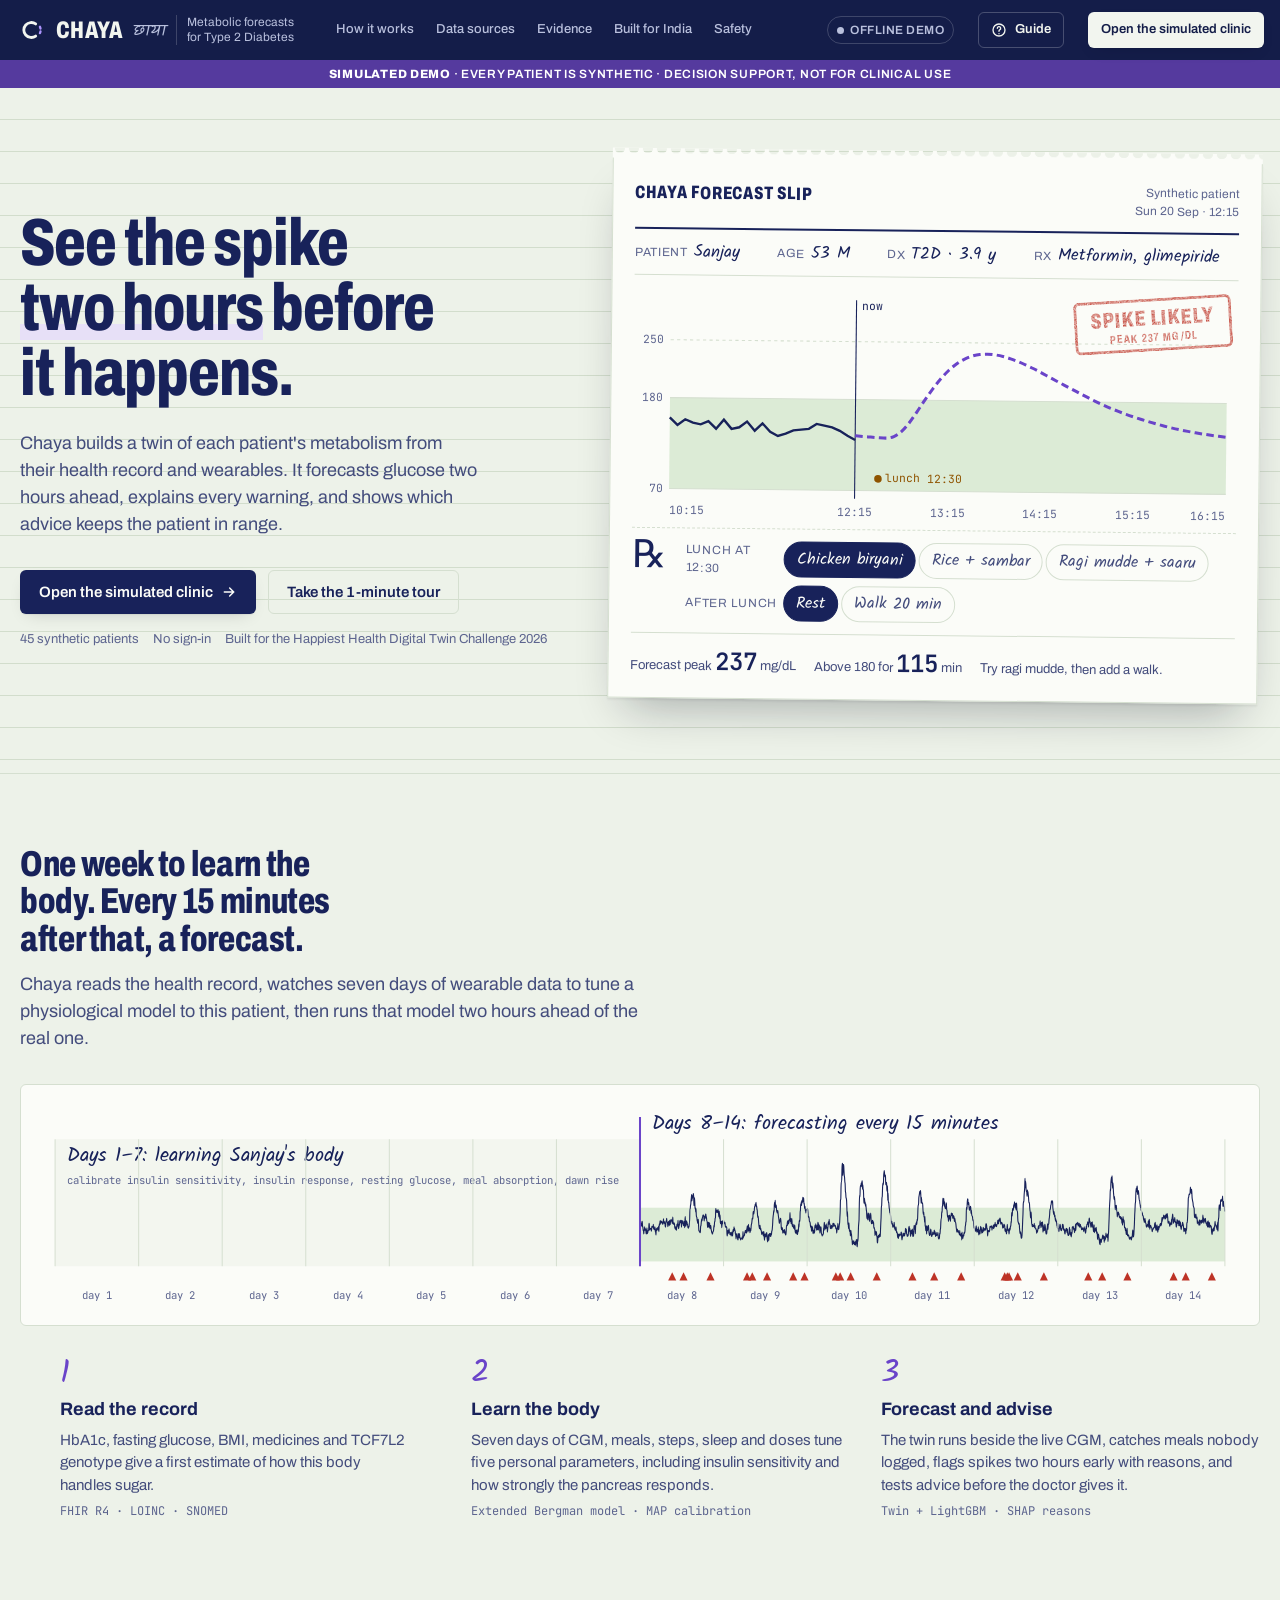
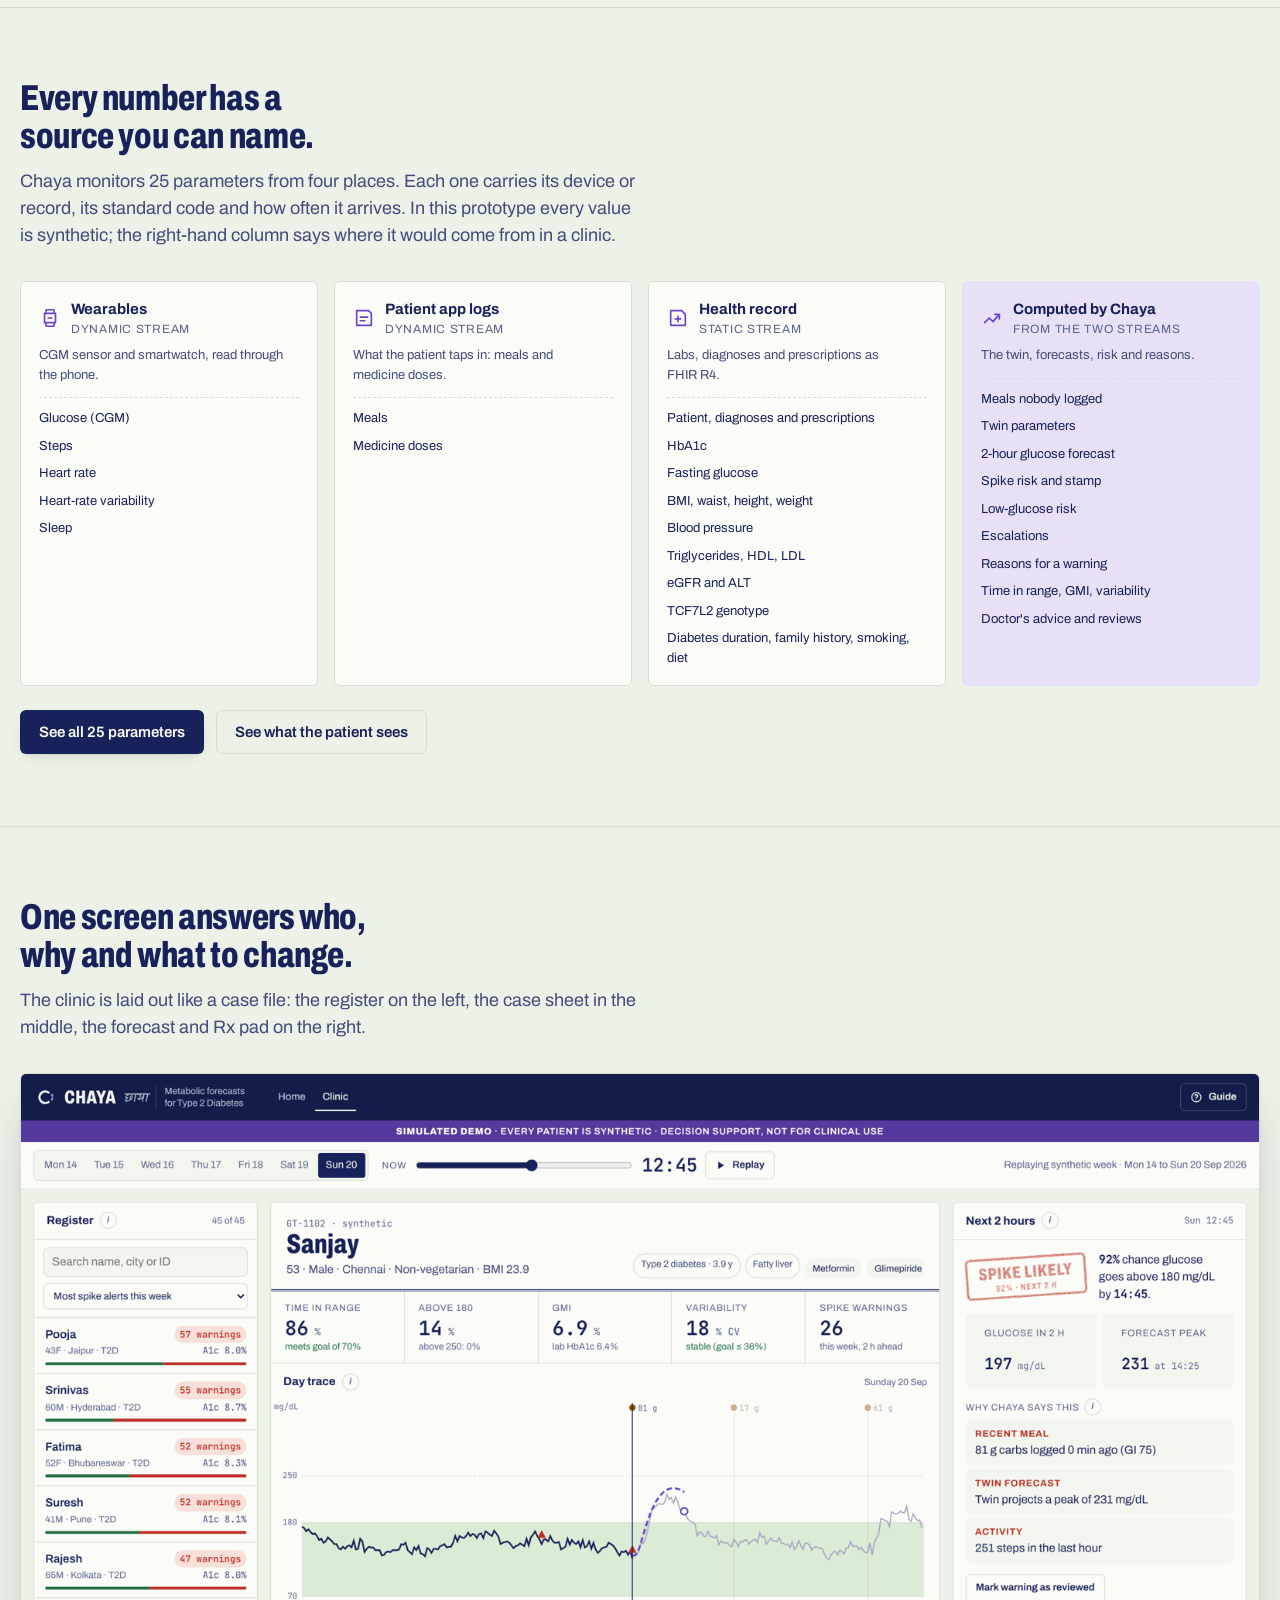
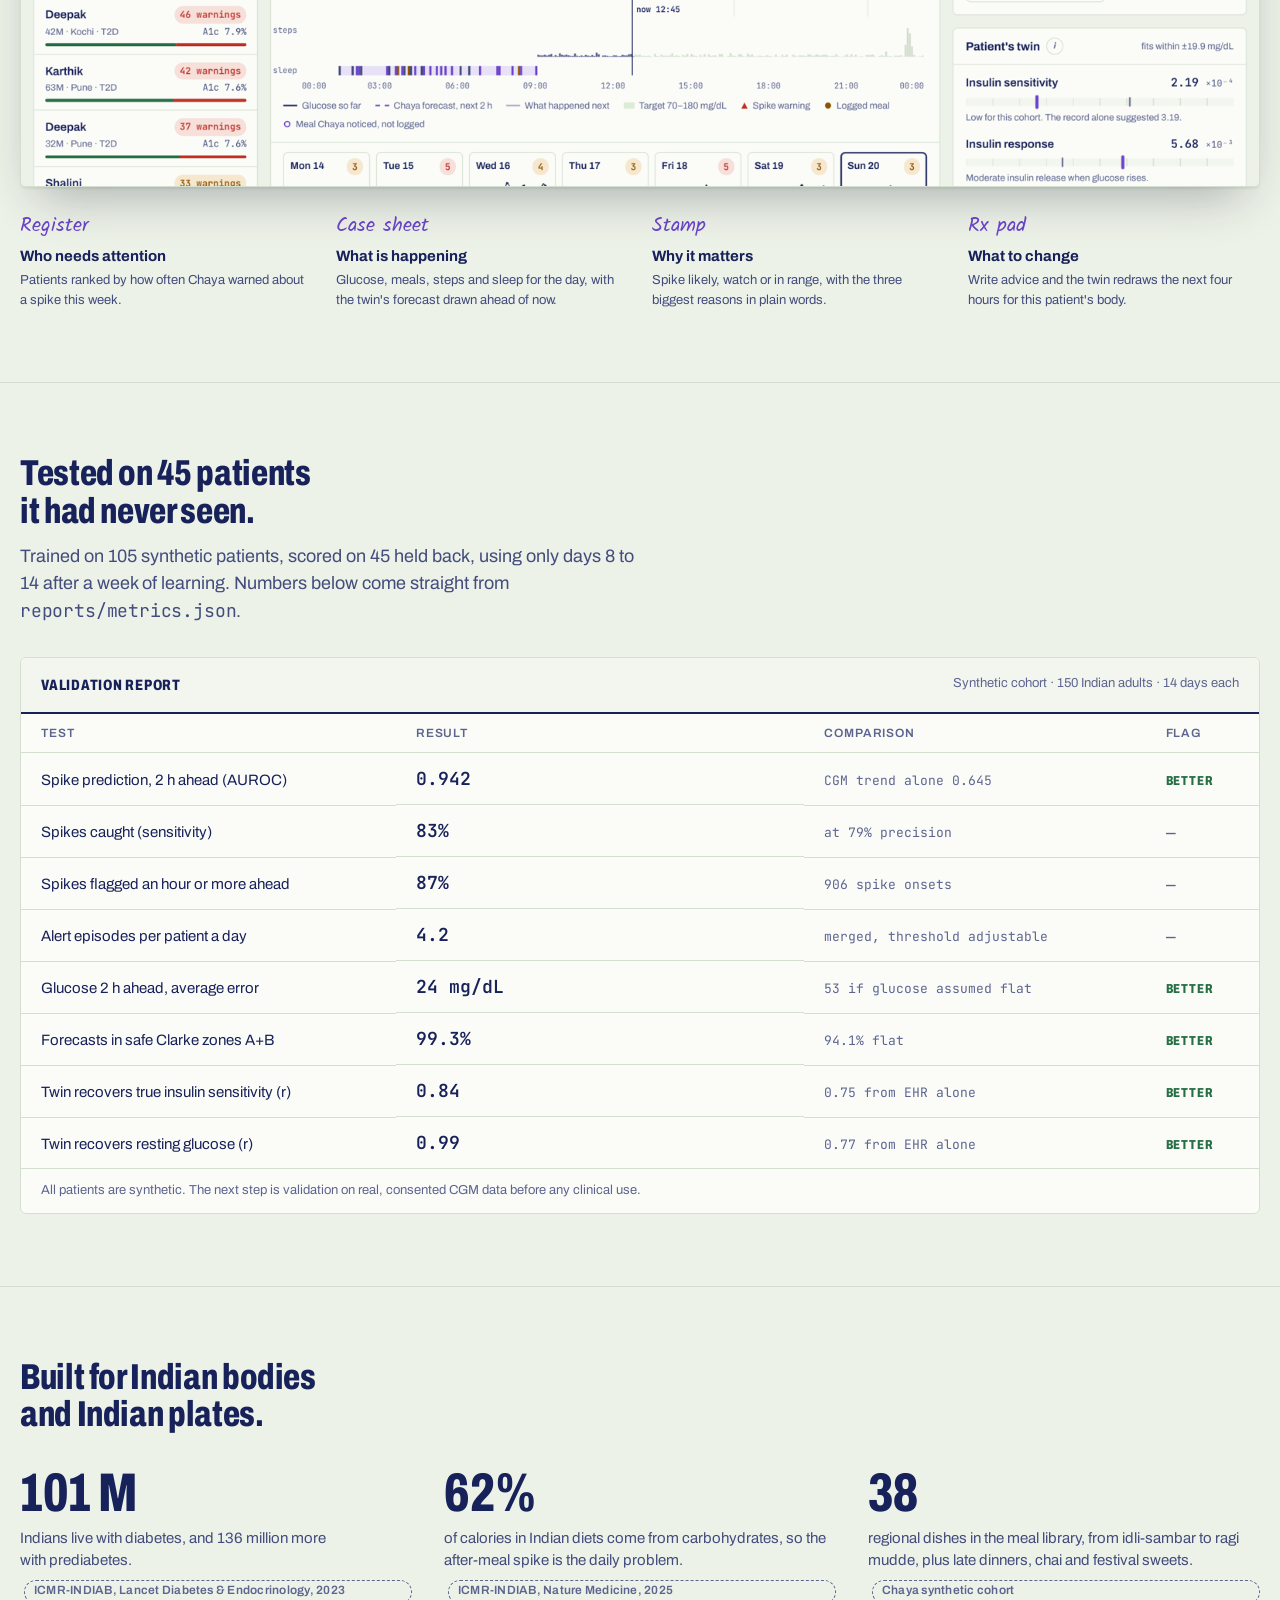
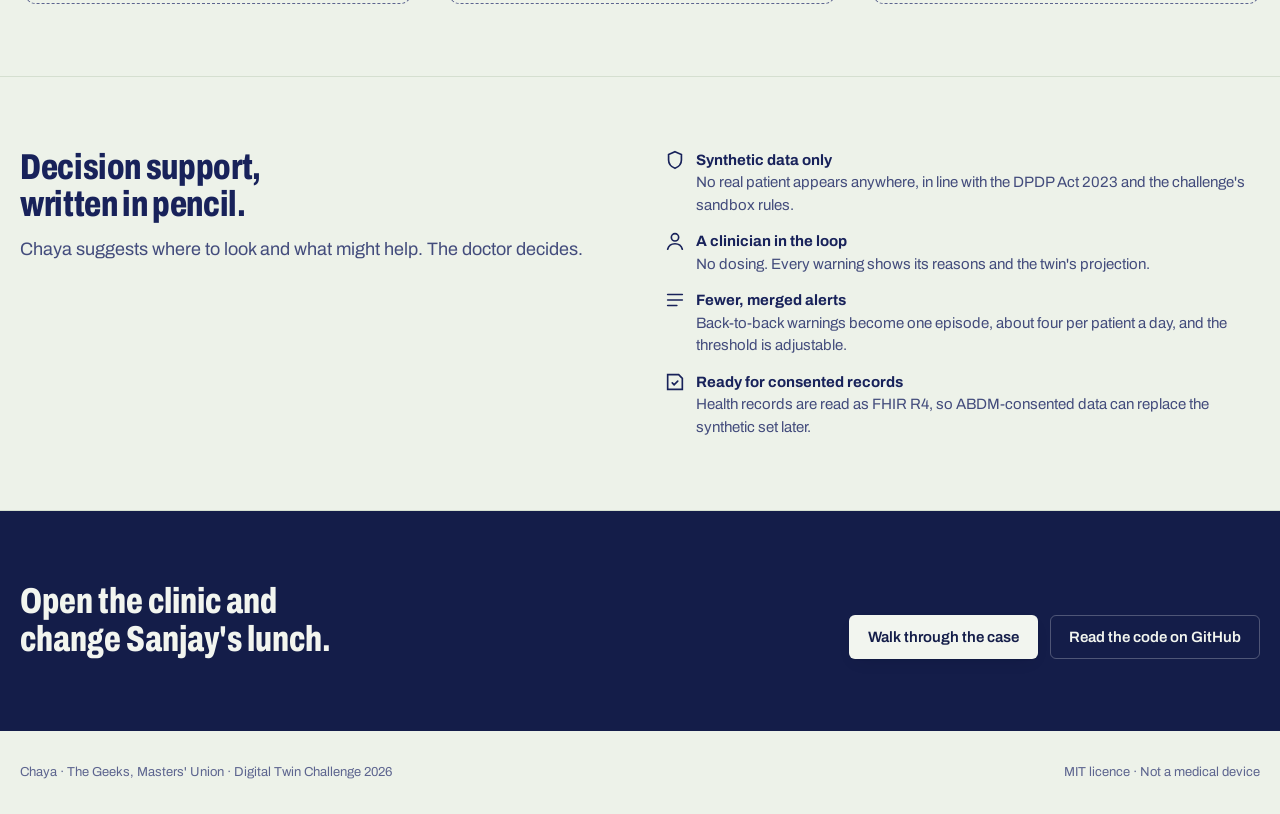
==== commit f56f4892: "Low-glucose risk, escalation, alert threshold, clinic outcomes, bilingual patient app redesign - Twi" ====
--- a/web/index.html
+++ b/web/index.html
@@ -97,10 +97,10 @@
   <section class="section gutter" id="sources" aria-labelledby="h-sources">
     <div class="wrap">
       <h2 id="h-sources">Every number has a source you can name.</h2>
-      <p class="intro">Chaya monitors 23 parameters from four places. Each one carries its device or record, its standard code and how often it arrives. In this prototype every value is synthetic; the right-hand column says where it would come from in a clinic.</p>
+      <p class="intro">Chaya monitors 25 parameters from four places. Each one carries its device or record, its standard code and how often it arrives. In this prototype every value is synthetic; the right-hand column says where it would come from in a clinic.</p>
       <div class="streams" id="home-streams"></div>
       <div style="margin-top:var(--sp-5);display:flex;flex-wrap:wrap;gap:12px">
-        <a class="btn btn-primary" href="#/data">See all 23 parameters</a>
+        <a class="btn btn-primary" href="#/data">See all 25 parameters</a>
         <a class="btn btn-quiet" href="#/patient/GT-1102">See what the patient sees</a>
       </div>
     </div>
@@ -182,6 +182,10 @@
         <button class="btn btn-quiet btn-sm" id="play" aria-pressed="false">
           <svg width="14" height="14" viewBox="0 0 24 24" fill="currentColor" aria-hidden="true"><path id="play-ico" d="M7 4l13 8-13 8z"/></svg><span id="play-t">Replay</span></button>
       </div>
+      <div class="menu" id="thr-menu">
+        <button class="btn btn-quiet btn-sm" id="thr-btn" aria-haspopup="true" aria-expanded="false"><svg width="15" height="15" viewBox="0 0 24 24" fill="none" stroke="currentColor" stroke-width="2" stroke-linecap="round" aria-hidden="true"><path d="M4 7h10M18 7h2M4 17h4M12 17h8"/><circle cx="16" cy="7" r="2"/><circle cx="10" cy="17" r="2"/></svg>Alerts: <span id="thr-t">Balanced</span></button>
+        <div class="menu-pop thr-pop" id="thr-pop" hidden role="dialog" aria-label="Alert threshold"><div class="thr-h"><b>Spike alert threshold</b></div><div id="thr-body"></div></div>
+      </div>
       <span class="hint">Replaying synthetic week · Mon 14 to Sun 20 Sep 2026</span>
     </div>
   </div>
@@ -193,7 +197,7 @@
         <label class="sr" for="search">Search patients</label>
         <input id="search" type="search" placeholder="Search name, city or ID" autocomplete="off">
         <label class="sr" for="sort">Sort patients</label>
-        <select id="sort"><option value="alerts">Most spike alerts this week</option><option value="tir">Lowest time in range</option><option value="a1c">Highest HbA1c</option><option value="name">Name</option></select>
+        <select id="sort"><option value="alerts">Most spike alerts this week</option><option value="tir">Lowest time in range</option><option value="a1c">Highest HbA1c</option><option value="low">Low-glucose risk</option><option value="name">Name</option></select>
       </div>
       <div class="rlist" id="rlist" role="list"></div>
     </aside>
@@ -210,7 +214,9 @@
           <span><i class="sw" style="border-color:var(--replay)"></i>What happened next</span>
           <span><i class="sw" style="border-top:8px solid var(--band);width:14px"></i>Target 70–180 mg/dL</span>
           <span><svg width="10" height="10" aria-hidden="true"><path d="M5 1 9 9H1z" fill="var(--alert)"/></svg>Spike warning</span>
+          <span><svg width="10" height="10" aria-hidden="true"><path d="M5 9 9 1H1z" fill="var(--low)"/></svg>Low-glucose warning</span>
           <span><svg width="10" height="10" aria-hidden="true"><circle cx="5" cy="5" r="4" fill="var(--watch)"/></svg>Logged meal</span>
+          <span><svg width="10" height="10" aria-hidden="true"><circle cx="5" cy="5" r="3.4" fill="var(--sheet)" stroke="var(--watch)" stroke-width="1.8"/></svg>Logged in the patient app</span>
           <span><svg width="10" height="10" aria-hidden="true"><circle cx="5" cy="5" r="3.4" fill="none" stroke="var(--shadow)" stroke-width="1.6"/></svg>Meal Chaya noticed, not logged</span>
         </div>
         <div class="week" id="week" role="group" aria-label="Pick a day"></div>
@@ -240,6 +246,7 @@
           </div>
           <div id="why-wrap"><div class="why-h">Why Chaya says this <button class="info" data-term="reasons" aria-label="How reasons are chosen">i</button></div><ul class="why" id="why"></ul></div>
           <div id="review-wrap"></div>
+          <div id="esc-wrap"></div>
         </div>
       </section>
 
@@ -276,9 +283,8 @@
 <main id="view-patient" hidden>
   <div class="pstage gutter">
     <aside class="pside" aria-labelledby="h-pside">
-      <div class="k">Patient view</div>
-      <h1 id="h-pside">What <span id="ps-name">Sanjay</span> sees on his phone.</h1>
-      <p>The patient's copy of the Rx pad: his own numbers, the advice his doctor saved, and the devices feeding Chaya. No risk scores, no twin parameters, no other patients.</p>
+      <h1 id="h-pside">What <span id="ps-name">Sanjay</span> sees on <span class="ps-his">his</span> phone.</h1>
+      <p>The patient keeps the carbon copy of the Rx pad: their own glucose with Chaya's shadow two hours ahead, the doctor's advice in the doctor's own hand, and reminders for every medicine. In English or Hindi. No risk scores, no twin parameters, no other patients.</p>
       <div class="pside-ctl">
         <label for="ps-pick">Patient</label>
         <select id="ps-pick"></select>
@@ -287,19 +293,34 @@
           <div class="clock-time"><label for="ps-slider">Now</label><input id="ps-slider" type="range" min="0" max="95" step="1"><output id="ps-tout" for="ps-slider">12:45</output></div>
         </div>
       </div>
-      <ul class="pside-list">
-        <li><b>Today</b> current glucose from the sensor, the next two hours as a violet shadow, steps, sleep and doses.</li>
-        <li><b>Advice</b> every note the doctor saves on the Rx pad arrives here in their handwriting, with what it should do.</li>
-        <li><b>Week</b> time in range, sleep and steps day by day.</li>
-        <li><b>My data</b> each connected device and record, and when it last sent data.</li>
-      </ul>
-      <a class="btn btn-quiet btn-sm" id="ps-back" href="#/clinic/GT-1102">← Back to the clinic</a>
+      <dl class="pside-list">
+        <div><dt>Today</dt><dd>Glucose now with a drawn trend arrow, the next two hours as a violet shadow, plain-language alerts for highs and lows, medicine reminders and today's log.</dd></div>
+        <div><dt>Log</dt><dd>Pick a dish from 38 Indian meals or snap a photo; the twin shows what it will do and what a 15-minute walk changes.</dd></div>
+        <div><dt>Advice</dt><dd>Every note the doctor saves on the Rx pad, with what it should do. The patient taps Got it and the clinic sees it.</dd></div>
+        <div><dt>Week · My data</dt><dd>Time in range day by day, and every device and record feeding the twin.</dd></div>
+      </dl>
+      <div class="pside-acts"><a class="btn btn-quiet btn-sm" id="ps-back" href="#/clinic/GT-1102">Back to the clinic</a><a class="btn btn-quiet btn-sm" href="#/patient/GT-1018?t=0.37">See a low-glucose warning: Geeta</a></div>
     </aside>
     <div class="phone" id="phone">
       <div class="phone-screen" id="pscreen" aria-live="polite"></div>
+      <div class="psheet" id="psheet" hidden></div>
       <nav class="ptabs" id="ptabs" aria-label="Patient app sections"></nav>
     </div>
   </div>
+</main>
+
+<!-- ============================================================ OUTCOMES -->
+<main id="view-outcomes" hidden>
+  <section class="gutter outc" aria-labelledby="h-outc">
+    <div class="wrap">
+      <div class="outc-head">
+        <div><h1 class="page-h" id="h-outc">Clinic outcomes</h1>
+        <p class="intro" id="outc-lede">How the panel is doing this week and whether warnings turn into action.</p></div>
+        <p class="outc-note">45 synthetic patients · Mon 14 to Sun 20 Sep 2026. No behaviour change is simulated, so these numbers show the baseline a pilot would improve on.</p>
+      </div>
+      <div id="outc-body"><div class="loading">Adding up the week…</div></div>
+    </div>
+  </section>
 </main>
 
 <!-- ============================================================ DATA SOURCES -->
--- a/web/assets/chaya.css
+++ b/web/assets/chaya.css
@@ -7,6 +7,8 @@
 @font-face { font-family: "JetBrains Mono"; src: url("fonts/jetbrains-mono-var.woff2") format("woff2"); font-weight: 100 800; font-display: swap; }
 @font-face { font-family: "Kalam"; src: url("fonts/kalam-400.woff2") format("woff2"); font-weight: 400; font-display: swap; unicode-range: U+0000-00FF, U+2010-2027, U+211E; }
 @font-face { font-family: "Kalam"; src: url("fonts/kalam-700.woff2") format("woff2"); font-weight: 700; font-display: swap; unicode-range: U+0000-00FF; }
+@font-face { font-family: "Hind"; src: url("fonts/hind-deva-400.woff2") format("woff2"); font-weight: 400; font-display: swap; unicode-range: U+0900-097F, U+1CD0-1CF9, U+200C-200D, U+20A8, U+20B9, U+25CC, U+A830-A839, U+A8E0-A8FF; }
+@font-face { font-family: "Hind"; src: url("fonts/hind-deva-600.woff2") format("woff2"); font-weight: 600 800; font-display: swap; unicode-range: U+0900-097F, U+1CD0-1CF9, U+200C-200D, U+20A8, U+20B9, U+25CC, U+A830-A839, U+A8E0-A8FF; }
 @font-face { font-family: "Kalam"; src: url("fonts/kalam-deva-400.woff2") format("woff2"); font-weight: 400; font-display: swap; unicode-range: U+0900-097F, U+200C-200D, U+25CC; }
 
 :root {
@@ -32,6 +34,8 @@
   --watch: #8f5400;
   --watch-soft: #f6e8cf;
   --ok: #276f45;
+  --low: #0e6688;          /* low-glucose risk: deep sea blue, distinct from ink and violet */
+  --low-soft: #d9edf4;
   --ok-soft: #d9eadb;
   --band: #dcebd6;         /* target range 70-180 */
   --replay: #a3a9c2;       /* what actually happened next */
@@ -39,7 +43,7 @@
   --strip: #553a9e;        /* synthetic-data strip */
   --focus: #2f5bd8;
   /* type */
-  --f-ui: "Archivo", ui-sans-serif, system-ui, -apple-system, "Segoe UI", sans-serif;
+  --f-ui: "Archivo", "Hind", ui-sans-serif, system-ui, -apple-system, "Segoe UI", sans-serif;
   --f-hand: "Kalam", "Segoe Print", "Bradley Hand", cursive;
   --f-data: "JetBrains Mono", ui-monospace, "SFMono-Regular", Menlo, monospace;
   /* scale */
@@ -211,6 +215,7 @@
 .closer h2 { font-weight: 800; font-stretch: 72%; font-size: var(--t-2xl); max-width: 20ch; line-height: 1.05; }
 .closer .btn-primary { background: var(--on-letterhead); color: var(--letterhead); }
 .closer .btn-quiet { border-color: rgba(255,255,255,.25); color: var(--on-letterhead); }
+.closer .btn-quiet:hover { background: rgba(255,255,255,.08); }
 footer.foot { padding-block: var(--sp-6) calc(var(--sp-6) + env(safe-area-inset-bottom, 0px)); font-size: var(--t-sm); color: var(--ink-3); }
 footer.foot .wrap { display: flex; flex-wrap: wrap; gap: 8px 28px; justify-content: space-between; }
 
@@ -451,119 +456,325 @@
 .dq-grid span { font-size: var(--t-xs); color: var(--ink-3); }
 .dq-f { margin-top: 10px; font-size: var(--t-xs); color: var(--ink-3); }
 
-/* ------------------------------------------------------------------ patient app */
-.pstage { display: grid; grid-template-columns: minmax(0, 1fr) auto; gap: var(--sp-8); align-items: center; max-width: 1180px; margin: 0 auto; padding-block: var(--sp-6) var(--sp-7); min-height: calc(100dvh - 100px); }
-.pside { display: grid; gap: var(--sp-4); align-content: center; max-width: 520px; }
-.pside .k { font-size: var(--t-xs); text-transform: uppercase; letter-spacing: .1em; color: var(--shadow); font-weight: 700; }
-.pside h1 { font-weight: 800; font-stretch: 74%; font-size: clamp(2.2rem, 4vw, 3.4rem); line-height: .98; letter-spacing: -.015em; }
-.pside > p { color: var(--ink-2); font-size: var(--t-lg); }
+/* ------------------------------------------------------------------ patient app: the patient's carbon copy */
+.pstage { display: grid; grid-template-columns: minmax(0, 1fr) auto; gap: clamp(32px, 6vw, 88px); align-items: center; max-width: 1180px; margin: 0 auto; padding-block: var(--sp-6) var(--sp-7); min-height: calc(100dvh - 100px); }
+.pside { display: grid; gap: var(--sp-5); align-content: center; max-width: 520px; }
+.pside h1 { font-weight: 800; font-stretch: 74%; font-size: clamp(2.3rem, 4vw, 3.5rem); line-height: .96; letter-spacing: -.015em; }
+.pside > p { color: var(--ink-2); font-size: var(--t-lg); max-width: 46ch; }
 .pside-ctl { display: grid; gap: 8px; padding: 14px; background: var(--sheet); border: 1px solid var(--edge); border-radius: var(--r-2); }
 .pside-ctl > label { font-size: var(--t-xs); text-transform: uppercase; letter-spacing: .07em; color: var(--ink-3); }
 .pside-ctl select { min-height: 40px; border: 1px solid var(--edge); background: var(--sheet-2); border-radius: var(--r-2); padding: 0 10px; }
 .pside-clock { display: grid; gap: 8px; margin-top: 4px; }
 .pside-clock .clock-time input[type=range] { width: 100%; flex: 1; }
-.pside-list { list-style: none; margin: 0; padding: 0; display: grid; gap: 8px; font-size: var(--t-sm); color: var(--ink-2); }
-.pside-list b { color: var(--ink); margin-right: 4px; }
-.pside .btn { justify-self: start; }
-
-.phone { --pw: 390px; position: relative; width: var(--pw); height: min(820px, calc(100dvh - 130px)); min-height: 640px; border-radius: 46px; background: #0e1430; padding: 11px; box-shadow: 0 0 0 1.5px #2a3366, 0 40px 80px -30px rgba(14, 20, 52, .55); }
-.phone::before { content: ""; position: absolute; left: 50%; top: 20px; width: 92px; height: 26px; transform: translateX(-50%); background: #0e1430; border-radius: 20px; z-index: 3; }
-.phone-screen { height: calc(100% - 74px); overflow-y: auto; background: var(--paper); border-radius: 36px 36px 0 0; padding: 50px 16px 20px; display: grid; gap: 12px; align-content: start; scrollbar-width: none; }
+.pside-list { margin: 0; display: grid; gap: 12px; }
+.pside-list div { display: grid; grid-template-columns: 112px minmax(0, 1fr); gap: 12px; }
+.pside-list dt { font-weight: 700; }
+.pside-list dd { margin: 0; color: var(--ink-2); font-size: var(--t-sm); }
+.pside-acts { display: flex; flex-wrap: wrap; gap: 8px; }
+
+.phone { --pw: 392px; position: relative; width: var(--pw); height: min(840px, calc(100dvh - 120px)); min-height: 660px; border-radius: 50px; background: #0c1130; padding: 11px; box-shadow: 0 0 0 1.5px #2a3366, inset 0 0 0 1px rgba(255,255,255,.06), 0 50px 90px -40px rgba(14, 20, 52, .6), 0 18px 36px -24px rgba(14, 20, 52, .4); isolation: isolate; }
+.phone::before { content: ""; position: absolute; left: 50%; top: 21px; width: 96px; height: 28px; transform: translateX(-50%); background: #05081c; border-radius: 20px; z-index: 6; }
+.phone-screen { --pp: #f1f5ee; height: calc(100% - 78px); overflow-y: auto; overscroll-behavior: contain; background: var(--pp); border-radius: 40px 40px 0 0; scrollbar-width: none; font-size: 1rem; }
 .phone-screen::-webkit-scrollbar { display: none; }
-.ptabs { height: 74px; background: var(--sheet); border-radius: 0 0 36px 36px; border-top: 1px solid var(--edge); display: grid; grid-template-columns: repeat(4, 1fr); padding: 6px 10px 14px; }
-.ptabs button { position: relative; display: grid; justify-items: center; align-content: center; gap: 2px; border: 0; background: none; color: var(--ink-3); font-size: 11px; font-weight: 600; border-radius: 12px; }
+.phone.hi { font-family: "Hind", var(--f-ui); }
+.phone.hi .phone-screen { line-height: 1.6; }
+
+/* letterhead band and greeting */
+.pc-band { position: sticky; top: 0; z-index: 4; display: flex; align-items: flex-end; justify-content: space-between; gap: 10px; padding: 52px 18px 12px; background: var(--letterhead); color: var(--on-letterhead); }
+.pc-mark { display: inline-flex; align-items: center; gap: 7px; }
+.pc-mark b { font-weight: 800; font-stretch: 72%; text-transform: uppercase; letter-spacing: .05em; font-size: 1.15rem; line-height: 1; }
+.pc-mark span { font-family: var(--f-hand); color: var(--on-letterhead-2); font-size: .95rem; transform: translateY(2px); }
+.pc-lang { display: flex; padding: 3px; border-radius: 99px; background: rgba(255,255,255,.08); border: 1px solid rgba(255,255,255,.14); }
+.pc-lang button { border: 0; background: none; color: var(--on-letterhead-2); min-width: 40px; min-height: 30px; border-radius: 99px; font-size: .8rem; font-weight: 700; }
+.pc-lang button[aria-pressed="true"] { background: var(--on-letterhead); color: var(--letterhead); }
+.pc-strip { background: var(--strip); color: #fff; text-align: center; font-size: 10.5px; letter-spacing: .1em; text-transform: uppercase; font-weight: 700; padding: 3px 0 4px; }
+.phone.hi .pc-strip { letter-spacing: .02em; font-size: 11.5px; }
+.pc-greet { padding: 20px 20px 4px; }
+.pc-greet h2 { font-weight: 800; font-stretch: 76%; font-size: 1.95rem; line-height: 1.02; letter-spacing: -.01em; }
+.phone.hi .pc-greet h2 { font-size: 1.7rem; line-height: 1.25; }
+.pc-greet p { color: var(--ink-3); font-size: .9rem; margin-top: 4px; }
+.pc-body { display: grid; gap: 18px; padding: 14px 14px 28px; }
+
+/* the slip: today's reading */
+.pc-now { position: relative; background: var(--sheet); padding: 18px 16px 14px; box-shadow: 0 1px 0 var(--edge), 0 14px 30px -22px rgba(14, 20, 52, .45); border-radius: 4px; }
+.pc-now::before { content: ""; position: absolute; left: 0; right: 0; top: -8px; height: 9px; background: radial-gradient(circle at 7px 0, transparent 5px, var(--sheet) 5.5px) 0 0 / 14px 9px repeat-x; }
+.pc-read { display: flex; align-items: center; gap: 8px; }
+.pc-val { font-size: 4.4rem; font-weight: 600; line-height: .9; letter-spacing: -.045em; }
+.pc-unit { align-self: flex-end; margin-bottom: 6px; color: var(--ink-3); font-size: .9rem; }
+.pc-arrow { margin-left: auto; width: 46px; height: 46px; border-radius: 50%; display: grid; place-items: center; background: var(--sheet-2); color: var(--ink); box-shadow: inset 0 0 0 1px var(--edge); }
+.pc-arrow svg { transform: rotate(var(--rot)); transition: transform .5s var(--ease); }
+.pc-stat { display: flex; flex-wrap: wrap; align-items: center; gap: 6px 10px; margin-top: 10px; font-size: .9rem; color: var(--ink-2); }
+.pc-pill { display: inline-flex; align-items: center; gap: 5px; font-weight: 700; font-size: .82rem; padding: 4px 10px 4px 8px; border-radius: 99px; background: var(--ok-soft); color: var(--ok); }
+.pc-pill.high { background: var(--alert-soft); color: var(--alert); } .pc-pill.low { background: var(--low-soft); color: var(--low); } .pc-pill.na { background: var(--sheet-2); color: var(--ink-3); }
+.pc-src { margin-left: auto; border: 0; background: none; padding: 4px 0; font-size: .78rem; color: var(--ink-3); text-decoration: underline dotted; text-underline-offset: 3px; }
+.pc-src:hover { color: var(--shadow); }
+#p-chart { display: block; width: 100%; margin-top: 14px; }
+#p-chart text { font-size: 10px; }
+.pc-leg { display: flex; flex-wrap: wrap; gap: 4px 14px; font-size: .74rem; color: var(--ink-3); margin-top: 6px; }
+.pc-leg span { display: inline-flex; align-items: center; gap: 6px; }
+.pc-leg i { display: inline-block; width: 16px; height: 3px; border-radius: 2px; }
+.pc-leg .l-ink { background: var(--ink); } .pc-leg .l-band { background: var(--band); height: 9px; }
+.pc-leg .l-sh { background: repeating-linear-gradient(90deg, var(--shadow) 0 5px, transparent 5px 9px); }
+.pc-carbon { margin-top: 12px; padding-top: 12px; border-top: 1px dashed var(--edge); color: var(--shadow); font-size: .95rem; }
+.pc-carbon b { font-family: var(--f-data); font-weight: 600; }
+
+/* alerts: the one loud surface */
+.pc-alert { padding: 16px; border-radius: 16px; display: grid; gap: 10px; }
+.pc-alert .pa-h { display: flex; align-items: center; gap: 10px; }
+.pc-alert .pa-h svg { flex: none; width: 34px; height: 34px; padding: 7px; border-radius: 50%; }
+.pc-alert h3 { font-size: 1.1rem; line-height: 1.25; font-weight: 700; }
+.pc-alert p { font-size: .95rem; }
+.pc-alert.low:not(.soft) { background: var(--low); color: #fff; box-shadow: 0 16px 30px -20px rgba(10, 70, 100, .8); }
+.pc-alert.low:not(.soft) .pa-h svg { background: #fff; color: var(--low); }
+.pc-alert.low:not(.soft) ol { margin: 0; padding: 0; list-style: none; counter-reset: s; display: grid; gap: 8px; }
+.pc-alert.low:not(.soft) li { counter-increment: s; display: grid; grid-template-columns: 26px 1fr; gap: 8px; font-size: .95rem; line-height: 1.4; }
+.pc-alert.low:not(.soft) li::before { content: counter(s); width: 24px; height: 24px; border-radius: 50%; background: rgba(255,255,255,.18); display: grid; place-items: center; font-family: var(--f-data); font-size: .8rem; font-weight: 700; }
+.pc-alert.low:not(.soft) .pc-btn { background: #fff; color: var(--low); }
+.pc-alert.soft.low { background: var(--low-soft); color: #0a3f52; } .pc-alert.soft.low .pa-h svg { background: var(--low); color: #fff; }
+.pc-alert.soft.high { background: var(--alert-soft); color: #6d1c13; } .pc-alert.soft.high .pa-h svg { background: var(--alert); color: #fff; }
+
+/* the doctor's slip, clipped in */
+.pc-chit { position: relative; display: grid; gap: 4px; text-align: left; border: 0; background: var(--chit); color: var(--ink); padding: 16px 16px 14px; border-radius: 3px; transform: rotate(-.7deg); box-shadow: 0 12px 24px -18px rgba(60, 50, 10, .55); }
+.pc-chit::before { content: ""; position: absolute; left: 0; right: 0; top: -7px; height: 8px; background: radial-gradient(circle at 6px 8px, transparent 4.5px, var(--chit) 5px) 0 0 / 12px 8px repeat-x; }
+.pc-chit-k { font-size: .75rem; text-transform: uppercase; letter-spacing: .08em; font-weight: 700; color: var(--stamp); }
+.phone.hi .pc-chit-k { letter-spacing: 0; font-size: .85rem; }
+.pc-chit-t { font-family: var(--f-hand); font-size: 1.3rem; line-height: 1.3; }
+.pc-chit-a { display: inline-flex; align-items: center; gap: 2px; font-size: .82rem; font-weight: 700; color: var(--ink-2); }
+.pc-chit:hover .pc-chit-a { color: var(--ink); }
+
+/* sections on the paper */
+.pc-sec { display: grid; gap: 10px; }
+.pc-sec > h3, .pc-h3 { font-size: 1.05rem; font-weight: 700; padding: 0 4px; }
+.pm-list, .pc-tl, .pc-rows, .pc-devs { list-style: none; margin: 0; padding: 0; background: var(--sheet); border-radius: 16px; box-shadow: 0 1px 0 var(--edge); }
+.pm { display: grid; grid-template-columns: 52px 30px minmax(0, 1fr); gap: 4px 10px; align-items: center; padding: 13px 14px; border-top: 1px solid var(--sheet-2); }
+.pm:first-child { border-top: 0; }
+.pm-t { color: var(--ink-3); font-size: .85rem; }
+.pm-i { width: 30px; height: 30px; border-radius: 50%; display: grid; place-items: center; background: var(--sheet-2); color: var(--ink-3); }
+.pm.taken .pm-i { background: var(--ok-soft); color: var(--ok); }
+.pm.due .pm-i, .pm.snoozed .pm-i { background: var(--shadow); color: #fff; }
+.pm.missed .pm-i { background: var(--watch-soft); color: var(--watch); }
+.pm-n { font-weight: 600; }
+.pm-s { grid-column: 3; font-size: .82rem; color: var(--ink-3); margin-top: -4px; }
+.pm.due .pm-s { color: var(--shadow); font-weight: 700; } .pm.missed .pm-s { color: var(--watch); font-weight: 700; } .pm.taken .pm-s { color: var(--ok); }
+.pm-acts { grid-column: 3; display: flex; flex-wrap: wrap; gap: 8px; margin-top: 6px; }
+.pc-tl li { position: relative; display: grid; grid-template-columns: 48px 14px minmax(0, 1fr); gap: 2px 10px; padding: 12px 14px; align-items: center; }
+.pc-tl li + li { border-top: 1px solid var(--sheet-2); }
+.pc-tl li > span:first-child { color: var(--ink-3); font-size: .85rem; }
+.pc-tl i { width: 10px; height: 10px; border-radius: 50%; background: var(--watch); justify-self: center; }
+.pc-tl li.dose i { background: var(--shadow); }
+.pc-tl .tl-n { font-weight: 600; overflow: hidden; text-overflow: ellipsis; white-space: nowrap; }
+.pc-tl .tl-s { grid-column: 3; font-size: .8rem; color: var(--ink-3); }
+.pc-empty { font-size: .9rem; color: var(--ink-3); padding: 12px 4px; }
+.pc-fields { display: grid; grid-template-columns: repeat(3, minmax(0, 1fr)); border-top: 2px solid var(--ink); border-bottom: 1px solid var(--edge); }
+.pc-fields div { display: grid; gap: 1px; padding: 12px 10px 12px 4px; align-content: start; }
+.pc-fields div + div { border-left: 1px solid var(--edge); padding-left: 10px; }
+.pc-fields span { font-size: .72rem; text-transform: uppercase; letter-spacing: .05em; color: var(--ink-3); line-height: 1.3; }
+.phone.hi .pc-fields span { text-transform: none; letter-spacing: 0; font-size: .8rem; }
+.pc-fields b { font-size: 1.35rem; font-weight: 600; line-height: 1.2; }
+.pc-fields small { font-size: .72rem; color: var(--ink-3); }
+
+/* buttons */
+.pc-btn { display: inline-flex; align-items: center; justify-content: center; gap: 7px; min-height: 48px; padding: 0 18px; border: 0; border-radius: 14px; background: var(--ink); color: var(--sheet); font-weight: 700; font-size: .95rem; transition: transform .15s var(--ease), background-color .15s; }
+.pc-btn:active { transform: scale(.98); }
+.pc-btn.quiet { background: var(--sheet); color: var(--ink); box-shadow: inset 0 0 0 1.5px var(--edge); }
+.pc-btn.quiet:hover { box-shadow: inset 0 0 0 1.5px var(--ink-3); }
+.pc-btn.sm { min-height: 40px; padding: 0 14px; font-size: .88rem; border-radius: 12px; }
+.pc-btn.wide { width: 100%; }
+.pc-btn[disabled] { opacity: .4; cursor: not-allowed; }
+
+/* advice */
+.pc-note { position: relative; background: var(--sheet); padding: 18px 16px 16px; border-radius: 4px; display: grid; gap: 12px; box-shadow: 0 1px 0 var(--edge), 0 14px 28px -22px rgba(14, 20, 52, .45); }
+.pc-note::before { content: ""; position: absolute; left: 0; right: 0; top: -8px; height: 9px; background: radial-gradient(circle at 7px 0, transparent 5px, var(--sheet) 5.5px) 0 0 / 14px 9px repeat-x; }
+.pc-note.seen { box-shadow: 0 1px 0 var(--edge); }
+.pn-top { display: flex; justify-content: space-between; gap: 10px; font-size: .78rem; color: var(--ink-3); }
+.pn-top span:first-child { font-weight: 700; color: var(--stamp); }
+.pn-top span:last-child { white-space: nowrap; }
+.pn-rx { font-family: var(--f-hand); font-size: 1.4rem; line-height: 1.3; }
+.pn-what { background: var(--shadow-soft); border-radius: 12px; padding: 12px 14px; display: grid; gap: 6px; }
+.pn-k { font-size: .72rem; text-transform: uppercase; letter-spacing: .08em; font-weight: 700; color: var(--shadow); }
+.phone.hi .pn-k { letter-spacing: 0; font-size: .82rem; }
+.pn-what p { font-size: .95rem; } .pn-what p b { font-family: var(--f-data); }
+.pn-what small { font-size: .8rem; color: var(--ink-2); }
+.pn-bars { position: relative; display: grid; gap: 4px; margin: 2px 0; }
+.pn-bars i { display: block; height: 8px; border-radius: 4px; }
+.pn-bars .was { background: rgba(24, 34, 90, .18); } .pn-bars .now { background: var(--shadow); } .pn-bars .now.hi { background: var(--alert); }
+.pn-bars span { position: absolute; top: -3px; bottom: -3px; width: 0; border-left: 1.5px dashed var(--ink-2); }
+.pn-seen { display: inline-flex; align-items: center; gap: 6px; font-weight: 700; color: var(--ok); font-size: .9rem; }
+.pc-note .pc-btn { justify-self: start; }
+.pc-emptybig { text-align: center; display: grid; gap: 8px; justify-items: center; padding: 48px 18px; color: var(--ink-2); }
+.pc-emptybig h3 { font-size: 1.2rem; color: var(--ink); }
+.pc-rx { font-family: var(--f-hand); font-size: 3rem; line-height: 1; color: var(--shadow); }
+.pc-foot { font-size: .78rem; color: var(--ink-3); padding: 0 6px; }
+.pc-intro { font-size: .95rem; color: var(--ink-2); padding: 0 4px; }
+
+/* week */
+.pc-weekh { padding: 4px 4px 0; }
+.pc-weekh h3 { font-weight: 800; font-stretch: 78%; font-size: 1.8rem; line-height: 1.05; }
+.pc-weekh h3.good { color: var(--ok); } .pc-weekh h3.low { color: var(--watch); }
+.phone.hi .pc-weekh h3 { font-size: 1.5rem; line-height: 1.3; }
+.pc-weekh p { color: var(--ink-2); margin-top: 4px; }
+.wk { display: grid; grid-template-columns: repeat(7, 1fr); gap: 8px; background: var(--sheet); border-radius: 16px; padding: 16px 12px 12px; box-shadow: 0 1px 0 var(--edge); }
+.wk-d { display: grid; justify-items: center; gap: 4px; font-size: .74rem; color: var(--ink-3); }
+.wk-bar { position: relative; width: 100%; max-width: 28px; height: 110px; border-radius: 8px; background: var(--sheet-2); display: flex; align-items: flex-end; overflow: hidden; }
+.wk-bar i { display: block; width: 100%; background: var(--ok); border-radius: 8px 8px 0 0; transition: height .5s var(--ease); }
+.wk-bar i.low { background: var(--watch); }
+.wk-goal { position: absolute; left: 0; right: 0; bottom: 70%; border-top: 1.5px dashed var(--ink-2); z-index: 1; opacity: .5; }
+.wk-d b { font-size: .82rem; color: var(--ink); }
+.wk-d.today span { color: var(--ink); font-weight: 700; }
+.pc-rows li { display: grid; grid-template-columns: 1fr auto auto; gap: 14px; padding: 11px 14px; font-size: .9rem; }
+.pc-rows li + li { border-top: 1px solid var(--sheet-2); }
+.pc-rows small { color: var(--ink-3); font-family: var(--f-ui); }
+
+/* my data */
+.pc-devs li + li { border-top: 1px solid var(--sheet-2); }
+.pc-devs button { display: grid; grid-template-columns: 44px minmax(0, 1fr) 18px; gap: 12px; align-items: center; width: 100%; text-align: left; border: 0; background: none; padding: 14px; color: var(--ink); }
+.pc-devs button > svg { color: var(--ink-3); }
+.pc-devs button:hover > svg { color: var(--shadow); }
+.pd-i { width: 44px; height: 44px; border-radius: 14px; background: var(--shadow-soft); color: var(--shadow); display: grid; place-items: center; }
+.pd-t { display: grid; gap: 1px; min-width: 0; }
+.pd-t b { font-weight: 700; }
+.pd-t > span { font-size: .8rem; color: var(--ink-3); }
+.pd-t .pd-st { display: flex; align-items: center; gap: 6px; color: var(--ink-2); margin-top: 3px; }
+.pd-st i { width: 7px; height: 7px; border-radius: 50%; background: var(--ok); flex: none; }
+
+/* tab bar */
+.ptabs { position: relative; z-index: 5; height: 78px; background: var(--sheet); border-radius: 0 0 40px 40px; border-top: 1px solid var(--edge); display: grid; grid-template-columns: repeat(5, 1fr); padding: 4px 8px 16px; }
+.ptabs button { position: relative; display: grid; justify-items: center; align-content: center; gap: 3px; border: 0; background: none; color: var(--ink-3); font-size: 11px; font-weight: 700; }
+.phone.hi .ptabs button { font-size: 12px; }
 .ptabs button[aria-current="true"] { color: var(--ink); }
 .ptabs button[aria-current="true"] svg { color: var(--shadow); }
-.ptabs .badge { position: absolute; top: 4px; left: calc(50% + 6px); min-width: 17px; height: 17px; padding: 0 4px; border-radius: 9px; background: var(--alert); color: #fff; font-style: normal; font-size: 10px; display: grid; place-items: center; }
-.papp-h { display: flex; justify-content: space-between; align-items: flex-start; gap: 8px; padding: 0 4px 4px; }
-.papp-brand { display: flex; align-items: center; gap: 6px; font-weight: 800; font-stretch: 72%; text-transform: uppercase; letter-spacing: .06em; font-size: var(--t-sm); }
-.papp-h h2 { font-weight: 800; font-stretch: 78%; font-size: 1.75rem; line-height: 1.05; margin-top: 8px; }
-.papp-when { font-size: var(--t-sm); color: var(--ink-3); margin-top: 2px; }
-.papp-syn { font-size: 10px; text-transform: uppercase; letter-spacing: .08em; font-weight: 700; color: #fff; background: var(--strip); padding: 3px 8px; border-radius: 99px; }
-.pcard { background: var(--sheet); border-radius: 20px; padding: 16px; box-shadow: 0 1px 0 var(--edge), 0 8px 24px -16px rgba(14, 20, 52, .25); }
-.glu-top { display: flex; justify-content: space-between; align-items: flex-start; gap: 8px; }
-.glu-v { font-size: 3.4rem; font-weight: 600; line-height: 1; letter-spacing: -.03em; display: flex; align-items: baseline; gap: 6px; }
-.glu-v small { font-size: var(--t-sm); font-weight: 400; color: var(--ink-3); letter-spacing: 0; font-family: var(--f-ui); }
-.glu-v .arr { font-size: 1.8rem; color: var(--ink-2); font-family: var(--f-ui); }
-.glu-s { display: flex; flex-wrap: wrap; align-items: center; gap: 6px 10px; margin-top: 8px; font-size: var(--t-sm); color: var(--ink-3); }
-.pill2 { font-size: var(--t-xs); font-weight: 700; padding: 3px 10px; border-radius: 99px; background: var(--ok-soft); color: var(--ok); }
-.pill2.high { background: var(--alert-soft); color: var(--alert); } .pill2.low { background: var(--watch-soft); color: var(--watch); } .pill2.na { background: var(--sheet-2); color: var(--ink-3); }
-.src-mini { border: 1px dashed var(--edge); background: none; border-radius: 99px; font-size: 11px; color: var(--ink-3); padding: 4px 9px; white-space: nowrap; }
-.src-mini:hover { color: var(--ink); border-color: var(--ink-3); }
-#p-chart { display: block; width: 100%; margin-top: 12px; }
-.p-leg { display: flex; flex-wrap: wrap; gap: 4px 14px; font-size: 11px; color: var(--ink-3); margin-top: 4px; }
-.p-leg span { display: inline-flex; align-items: center; gap: 5px; }
-.p-leg i { display: inline-block; width: 14px; height: 3px; border-radius: 2px; }
-.p-leg i.dash { background: repeating-linear-gradient(90deg, var(--shadow) 0 5px, transparent 5px 8px); }
-.heads { display: grid; gap: 8px; }
-.heads.alert { background: #fff6f3; box-shadow: inset 0 0 0 1.5px var(--alert-soft); }
-.heads.watch { background: #fffaf0; box-shadow: inset 0 0 0 1.5px var(--watch-soft); }
-.heads.ok { background: var(--sheet); }
-.ph-k { font-size: var(--t-xs); text-transform: uppercase; letter-spacing: .08em; font-weight: 700; color: var(--ink-3); }
-.heads.alert .ph-k { color: var(--alert); } .heads.watch .ph-k { color: var(--watch); } .heads.ok .ph-k { color: var(--ok); }
-.heads p { font-size: var(--t-md); }
-.heads p b { font-family: var(--f-data); }
-.ph-f { font-size: var(--t-sm); color: var(--ink-2); }
-.pnote-mini { display: grid; gap: 2px; text-align: left; border: 0; border-radius: 14px; background: var(--chit); padding: 10px 12px; color: var(--ink); }
-.pnote-mini .hand { font-size: 1.05rem; line-height: 1.3; }
-.pnote-mini span:last-child { font-size: var(--t-xs); color: var(--ink-2); font-weight: 600; }
-.ptiles { display: grid; grid-template-columns: 1fr 1fr; gap: 10px; }
-.pt { background: var(--sheet); border-radius: 18px; padding: 12px 14px; display: grid; gap: 2px; box-shadow: 0 1px 0 var(--edge); }
-.pt-l { font-size: 11px; text-transform: uppercase; letter-spacing: .06em; color: var(--ink-3); }
-.pt b { font-size: 1.5rem; font-weight: 600; line-height: 1.15; }
-.pt-g { font-size: 11px; color: var(--ink-3); }
-.pl-h { font-size: var(--t-xs); text-transform: uppercase; letter-spacing: .08em; font-weight: 700; color: var(--ink-3); margin-bottom: 6px; }
-.plist { display: grid; }
-.pl-row { display: grid; grid-template-columns: auto auto minmax(0, 1fr) auto; gap: 10px; align-items: center; padding: 9px 0; border-top: 1px solid var(--sheet-2); font-size: var(--t-sm); }
-.pl-row:first-of-type { border-top: 0; }
-.plist .pl-row { grid-template-columns: 54px auto minmax(0, 1fr) auto; }
-.pl-t { color: var(--ink-3); font-size: var(--t-xs); }
-.pl-n { overflow: hidden; text-overflow: ellipsis; white-space: nowrap; }
-.pl-s { color: var(--ink-3); font-size: var(--t-xs); white-space: nowrap; }
-.pl-row .dot { width: 8px; height: 8px; border-radius: 50%; background: var(--edge); }
-.pl-row .dot.meal { background: var(--watch); } .pl-row .dot.dose { background: var(--shadow); }
-.pl-row:not(:has(.dot)) { grid-template-columns: 60px minmax(0, 1fr) auto; }
-.pl-empty { font-size: var(--t-sm); color: var(--ink-3); }
-.pnote { background: var(--sheet); border-radius: 20px; padding: 16px; display: grid; gap: 10px; box-shadow: 0 1px 0 var(--edge), 0 8px 24px -16px rgba(14, 20, 52, .25); border-left: 4px solid var(--stamp); }
-.pnote.seen { opacity: .78; }
-.pn-h { display: flex; justify-content: space-between; gap: 8px; font-size: var(--t-xs); color: var(--ink-3); }
-.pn-h span:first-child { font-weight: 700; color: var(--stamp); }
-.pn-t { font-size: 1.3rem; line-height: 1.35; color: var(--ink); }
-.pn-e { display: grid; gap: 1px; padding: 10px 12px; background: var(--shadow-soft); border-radius: 12px; font-size: var(--t-sm); }
-.pn-e span { font-size: var(--t-xs); color: var(--ink-2); }
-.pn-e span:first-child { text-transform: uppercase; letter-spacing: .07em; font-weight: 700; color: var(--shadow); }
-.pn-e .good { color: var(--ok); }
-.pnote .btn { justify-self: start; border-radius: 99px; }
-.pn-ok { font-size: var(--t-sm); font-weight: 700; color: var(--ok); }
-.pempty { text-align: center; display: grid; gap: 8px; justify-items: center; padding: 40px 16px; color: var(--ink-2); }
-.pempty b { font-size: var(--t-lg); color: var(--ink); }
-.pfoot { font-size: 11px; color: var(--ink-3); padding: 4px 6px; }
-.pintro { font-size: var(--t-sm); color: var(--ink-2); padding: 0 4px; }
-.wbars { display: grid; grid-template-columns: repeat(7, 1fr); gap: 6px; align-items: end; }
-.wb { display: grid; justify-items: center; gap: 3px; font-size: 11px; color: var(--ink-3); }
-.wb-bar { width: 100%; max-width: 30px; height: 96px; border-radius: 8px; background: var(--sheet-2); display: flex; align-items: flex-end; overflow: hidden; }
-.wb-bar i { display: block; width: 100%; background: var(--ok); border-radius: 8px 8px 0 0; transition: height .4s var(--ease); }
-.wb-bar i.low { background: var(--watch); }
-.wb b { font-size: var(--t-xs); color: var(--ink); }
-.wb.today span { color: var(--ink); font-weight: 700; }
-.pdev { display: grid; grid-template-columns: 44px minmax(0, 1fr) auto; gap: 12px; align-items: center; width: 100%; text-align: left; border: 0; border-radius: 18px; background: var(--sheet); padding: 12px 14px; box-shadow: 0 1px 0 var(--edge); }
-.pdev:hover { box-shadow: 0 0 0 1.5px var(--shadow-soft); }
-.pd-i { width: 44px; height: 44px; border-radius: 14px; background: var(--shadow-soft); color: var(--shadow); display: grid; place-items: center; }
-.pd-t { display: grid; gap: 1px; min-width: 0; }
-.pd-t > span { font-size: var(--t-xs); color: var(--ink-3); }
-.pd-t .pd-st { display: flex; align-items: center; gap: 6px; color: var(--ink-2); margin-top: 3px; }
-.pd-st i { width: 7px; height: 7px; border-radius: 50%; background: var(--ok); flex: none; }
-.pd-c { font-size: 1.6rem; color: var(--ink-3); line-height: 1; }
+.ptabs .ptab-log span { width: 56px; height: 56px; border-radius: 50%; display: grid; place-items: center; background: var(--shadow); color: #fff; transform: translateY(-16px); box-shadow: 0 0 0 5px var(--sheet), 0 12px 22px -10px rgba(106, 68, 201, .8); transition: transform .2s var(--ease); }
+.ptabs .ptab-log:hover span { transform: translateY(-18px); }
+.ptabs .badge { position: absolute; top: 6px; left: calc(50% + 5px); min-width: 18px; height: 18px; padding: 0 5px; border-radius: 9px; background: var(--alert); color: #fff; font-style: normal; font-size: 10px; display: grid; place-items: center; box-shadow: 0 0 0 2px var(--sheet); }
+
+/* log sheet */
+.psheet { position: absolute; inset: 11px; z-index: 8; border-radius: 40px; overflow: hidden; }
+.ps-scrim { position: absolute; inset: 0; background: rgba(12, 17, 48, .45); animation: fadein .25s ease both; }
+.ps-panel { position: absolute; left: 0; right: 0; bottom: 0; max-height: 88%; display: flex; flex-direction: column; background: var(--sheet); border-radius: 26px 26px 40px 40px; box-shadow: 0 -20px 40px -24px rgba(12, 17, 48, .6); animation: sheetup .4s var(--ease) both; }
+@keyframes sheetup { from { transform: translateY(40%); opacity: .3; } to { transform: none; opacity: 1; } }
+@keyframes fadein { from { opacity: 0; } }
+.ps-grab { width: 40px; height: 5px; border-radius: 3px; background: var(--edge); margin: 10px auto 2px; }
+.ps-head { display: flex; align-items: center; gap: 10px; padding: 8px 16px 12px; border-bottom: 1px solid var(--sheet-2); }
+.ps-head h3 { font-weight: 800; font-stretch: 76%; font-size: 1.4rem; }
+.ps-seg { display: flex; margin-left: auto; background: var(--sheet-2); border-radius: 12px; padding: 3px; }
+.ps-seg button { border: 0; background: none; min-height: 34px; padding: 0 12px; border-radius: 9px; font-weight: 700; font-size: .85rem; color: var(--ink-3); }
+.ps-seg button[aria-pressed="true"] { background: var(--sheet); color: var(--ink); box-shadow: 0 1px 2px rgba(0,0,0,.08), 0 0 0 1px var(--edge); }
+.ps-x { width: 38px; height: 38px; border-radius: 50%; border: 0; background: var(--sheet-2); display: grid; place-items: center; color: var(--ink-2); }
+.ps-body { overflow-y: auto; padding: 14px 16px 22px; display: grid; gap: 12px; }
+.ps-row { display: grid; gap: 6px; }
+.ps-l { font-size: .75rem; text-transform: uppercase; letter-spacing: .07em; font-weight: 700; color: var(--ink-3); }
+.phone.hi .ps-l { text-transform: none; letter-spacing: 0; font-size: .85rem; }
+.ps-chips { display: flex; flex-wrap: wrap; gap: 6px; }
+.ps-chips button { min-height: 36px; padding: 0 12px; border-radius: 99px; border: 1.5px solid var(--edge); background: var(--sheet); font-size: .85rem; font-weight: 600; color: var(--ink-2); }
+.ps-chips button[aria-pressed="true"] { background: var(--ink); border-color: var(--ink); color: var(--sheet); }
+.ps-photo { display: flex; align-items: center; gap: 10px; min-height: 52px; padding: 8px 12px; border-radius: 14px; border: 1.5px dashed var(--ink-3); color: var(--ink-2); font-weight: 600; font-size: .9rem; cursor: pointer; }
+.ps-photo.on { border-style: solid; border-color: var(--ok); color: var(--ok); }
+.ps-photo img { width: 44px; height: 44px; object-fit: cover; border-radius: 10px; }
+.ps-photo input { position: absolute; width: 1px; height: 1px; opacity: 0; }
+.ps-photo:focus-within { outline: 2px solid var(--focus); outline-offset: 2px; }
+.ps-search { min-height: 44px; border: 1.5px solid var(--edge); background: var(--sheet-2); border-radius: 12px; padding: 0 12px; font-size: .95rem; }
+.ps-list { list-style: none; margin: 0; padding: 0; max-height: 200px; overflow-y: auto; border: 1px solid var(--sheet-2); border-radius: 12px; }
+.ps-list li + li { border-top: 1px solid var(--sheet-2); }
+.ps-list button { display: flex; justify-content: space-between; gap: 10px; width: 100%; text-align: left; border: 0; background: none; padding: 11px 12px; font-size: .92rem; }
+.ps-list button .num { font-size: .78rem; color: var(--ink-3); white-space: nowrap; }
+.ps-list button[aria-pressed="true"] { background: var(--shadow-soft); font-weight: 700; }
+.ps-hint { font-size: .85rem; color: var(--ink-3); }
+.ps-prev { background: var(--shadow-soft); border-radius: 12px; padding: 12px 14px; display: grid; gap: 4px; }
+.ps-prev p { font-size: .95rem; } .ps-prev p b { font-family: var(--f-data); }
+.ps-prev p.hi b { color: var(--alert); }
+.ps-prev .ps-walk { color: var(--ink-2); font-size: .88rem; }
+.ps-doses { list-style: none; margin: 0; padding: 0; display: grid; gap: 8px; }
+.ps-doses li { display: flex; align-items: center; justify-content: space-between; gap: 10px; padding: 12px 14px; border-radius: 14px; background: var(--sheet-2); font-weight: 600; }
+
 @media (max-width: 1000px) { .pstage { grid-template-columns: minmax(0, 1fr); justify-items: center; gap: var(--sp-6); } .pside { max-width: 560px; } }
 @media (max-width: 720px) {
   .pstage { padding: 0; gap: 0; display: flex; flex-direction: column-reverse; min-height: 0; }
-  .pside { padding: var(--sp-6) 16px calc(var(--sp-7) + 74px); border-top: 1px solid var(--edge); }
+  .pside { padding: var(--sp-6) 16px calc(var(--sp-7) + 80px); border-top: 1px solid var(--edge); }
   .pside h1 { font-size: 2rem; }
-  .phone { --pw: 100%; width: 100%; height: auto; min-height: 0; border-radius: 0; padding: 0; background: none; box-shadow: none; }
+  .pside-list div { grid-template-columns: minmax(0, 1fr); gap: 2px; }
+  .phone { --pw: 100%; width: 100%; height: auto; min-height: 0; border-radius: 0; padding: 0; background: none; box-shadow: none; isolation: auto; }
   .phone::before { display: none; }
-  .phone-screen { height: auto; overflow: visible; border-radius: 0; padding: 18px 14px 24px; }
-  .ptabs { position: fixed; left: 0; right: 0; bottom: 0; z-index: 40; border-radius: 0; height: calc(64px + env(safe-area-inset-bottom, 0px)); padding: 4px 8px env(safe-area-inset-bottom, 0px); box-shadow: 0 -8px 24px -18px rgba(14, 20, 52, .35); }
+  .phone-screen { height: auto; overflow: visible; border-radius: 0; }
+  .pc-band { padding-top: 14px; position: relative; }
+  .ptabs { position: fixed; left: 0; right: 0; bottom: 0; z-index: 40; border-radius: 0; height: calc(70px + env(safe-area-inset-bottom, 0px)); padding: 2px 6px env(safe-area-inset-bottom, 0px); box-shadow: 0 -10px 24px -18px rgba(14, 20, 52, .4); }
+  .psheet { position: fixed; inset: 0; z-index: 60; border-radius: 0; }
+  .ps-panel { border-radius: 24px 24px 0 0; padding-bottom: env(safe-area-inset-bottom, 0px); }
 }
+
+/* ------------------------------------------------------------------ clinic additions: low glucose, escalation, threshold */
+.stamp.low { --c: var(--low); }
+.why.lowwhy .g { color: var(--low); }
+.rflags { grid-column: 1 / -1; display: flex; gap: 6px; margin-top: 4px; }
+.rf { font-size: 10.5px; font-weight: 700; letter-spacing: .03em; padding: 1px 7px; border-radius: 99px; white-space: nowrap; }
+.rf.open { background: var(--shadow); color: #fff; }
+.rf.low { background: var(--low-soft); color: var(--low); }
+.esc { display: grid; gap: 10px; padding: 12px; border-radius: var(--r-2); background: var(--sheet-2); border: 1px solid var(--edge); }
+.esc.open { background: var(--chit); border-color: #eadf9c; }
+.esc.overdue { background: var(--alert-soft); border-color: #eab7ae; }
+.esc.resolved { background: var(--ok-soft); border-color: #b9d8c2; }
+.esc-h { display: grid; gap: 1px; }
+.esc-h b { font-weight: 700; }
+.esc-h span { font-size: var(--t-sm); color: var(--ink-2); }
+.esc.overdue .esc-st { color: var(--alert); font-weight: 700; }
+.esc-o { font-size: var(--t-sm); color: var(--ink-2); font-family: var(--f-hand); font-size: 1.05rem; }
+.esc-form { display: grid; grid-template-columns: 1fr 1fr; gap: 8px; }
+.esc-form label { display: grid; gap: 3px; font-size: var(--t-xs); text-transform: uppercase; letter-spacing: .06em; color: var(--ink-3); }
+.esc-form select { min-height: 36px; border: 1px solid var(--edge); background: var(--sheet); border-radius: var(--r-2); padding: 0 8px; text-transform: none; letter-spacing: 0; color: var(--ink); font-size: var(--t-sm); }
+.esc-acts { display: flex; flex-wrap: wrap; gap: 6px; }
+.esc-acts .btn { background: var(--sheet); }
+.esc-out { display: flex; flex-wrap: wrap; gap: 6px; }
+.esc-out .chip { font-family: var(--f-ui); font-size: var(--t-sm); }
+.thr-pop { width: 340px; padding: 0; left: 0; right: auto; }
+.thr-h { padding: 12px 14px; border-bottom: 1px solid var(--edge); }
+#thr-body { padding: 12px 14px 14px; display: grid; gap: 10px; }
+.thr-lead { font-size: var(--t-sm); color: var(--ink-2); }
+.thr-now { display: grid; grid-template-columns: 1fr 1fr; gap: 8px; }
+.thr-now div { background: var(--sheet-2); border-radius: var(--r-2); padding: 8px 10px; display: grid; }
+.thr-now b { font-size: 1.3rem; font-weight: 600; }
+.thr-now span { font-size: var(--t-xs); color: var(--ink-3); }
+.thr-svg { display: block; width: 100%; }
+.thr-axis { display: flex; justify-content: space-between; font-size: 10.5px; color: var(--ink-3); margin-top: -6px; }
+.thr-range { display: grid; gap: 4px; font-size: var(--t-sm); }
+.thr-range input { width: 100%; accent-color: var(--shadow); }
+.thr-pre button { font-size: var(--t-sm); white-space: nowrap; }
+.thr-f { font-size: var(--t-xs); color: var(--ink-3); }
+
+/* ------------------------------------------------------------------ outcomes */
+.outc { padding-block: var(--sp-7) var(--sp-8); }
+.outc-head { display: grid; grid-template-columns: minmax(0, 1.4fr) minmax(0, 1fr); gap: var(--sp-6); align-items: end; }
+.outc-head .intro b { color: var(--ink); }
+.outc-note { font-size: var(--t-sm); color: var(--ink-3); border-left: 1px solid var(--edge); padding-left: 16px; }
+.oblock { margin-top: var(--sp-6); background: var(--sheet); border: 1px solid var(--edge); border-radius: var(--r-2); padding: 20px 22px; }
+.oblock h2 { font-weight: 800; font-stretch: 74%; font-size: var(--t-xl); line-height: 1.1; }
+.osub { font-size: var(--t-sm); color: var(--ink-3); margin-top: 4px; }
+.ogrid { display: grid; grid-template-columns: repeat(2, minmax(0, 1fr)); gap: 0 var(--sp-5); }
+.osvg { display: block; width: 100%; margin-top: 12px; }
+.funnel { list-style: none; margin: 16px 0 0; padding: 0; display: grid; grid-template-columns: repeat(6, minmax(0, 1fr)); }
+.funnel li { position: relative; display: grid; gap: 2px; align-content: start; padding: 4px 16px 4px 0; }
+.funnel li + li { padding-left: 18px; border-left: 1px solid var(--edge); }
+.funnel li + li::before { content: ""; position: absolute; left: -6px; top: 16px; width: 10px; height: 10px; background: var(--sheet); border-top: 1.5px solid var(--ink-3); border-right: 1.5px solid var(--ink-3); transform: rotate(45deg); }
+.fn-v { font-size: 2rem; font-weight: 600; line-height: 1.1; }
+.funnel b { font-weight: 700; }
+.fn-s { font-size: var(--t-xs); color: var(--ink-3); }
+.ofoot { font-size: var(--t-xs); color: var(--ink-3); margin-top: 14px; }
+.olead { margin-top: 10px; color: var(--ink-2); max-width: 60ch; }
+.olead b { color: var(--ink); }
+.olist { list-style: none; margin: 14px 0 0; padding: 0; }
+.olist li { display: grid; grid-template-columns: minmax(0, 1fr) auto auto; gap: 14px; padding: 8px 0; border-top: 1px solid var(--edge); font-size: var(--t-sm); }
+.olist li span:last-child { color: var(--ink-3); }
+.oload { display: grid; grid-template-columns: repeat(5, minmax(0, 1fr)); gap: 6px; margin-top: 14px; }
+.oload div { display: grid; gap: 1px; padding: 8px 10px; border-radius: var(--r-2); background: var(--sheet-2); font-size: var(--t-xs); color: var(--ink-3); }
+.oload div.on { background: var(--shadow-soft); box-shadow: inset 0 0 0 1.5px var(--shadow); color: var(--ink-2); }
+.oload b { font-size: 1.2rem; color: var(--ink); font-weight: 600; }
+.otable { width: 100%; border-collapse: collapse; margin-top: 12px; font-size: var(--t-sm); }
+.otable th { text-align: left; font-size: var(--t-xs); text-transform: uppercase; letter-spacing: .06em; color: var(--ink-3); font-weight: 600; padding: 8px 10px; border-bottom: 2px solid var(--ink); white-space: nowrap; }
+.otable td { padding: 9px 10px; border-bottom: 1px solid var(--edge); vertical-align: baseline; }
+.otable td a { font-weight: 700; text-decoration: none; }
+.otable td a:hover { color: var(--shadow); text-decoration: underline; }
+.otable .ot-m { display: block; font-size: var(--t-xs); color: var(--ink-3); font-family: var(--f-data); }
+.otable td.bad { color: var(--alert); font-weight: 600; }
+@media (max-width: 1000px) { .ogrid { grid-template-columns: minmax(0, 1fr); } .outc-head { grid-template-columns: minmax(0, 1fr); } .outc-note { border-left: 0; padding-left: 0; } .funnel { grid-template-columns: repeat(3, minmax(0, 1fr)); row-gap: 18px; } .funnel li:nth-child(4) { border-left: 0; padding-left: 0; } .funnel li:nth-child(4)::before { display: none; } }
+@media (max-width: 560px) { .funnel { grid-template-columns: repeat(2, minmax(0, 1fr)); } .funnel li:nth-child(odd) { border-left: 0; padding-left: 0; } .funnel li:nth-child(odd)::before { display: none; } .funnel li:nth-child(4) { border-left: 1px solid var(--edge); padding-left: 18px; } .oload { grid-template-columns: repeat(3, minmax(0, 1fr)); } .oblock { padding: 16px; } }
 
 @media (max-width: 1000px) {
   .hero .wrap { grid-template-columns: minmax(0, 1fr); padding-block: var(--sp-7); }
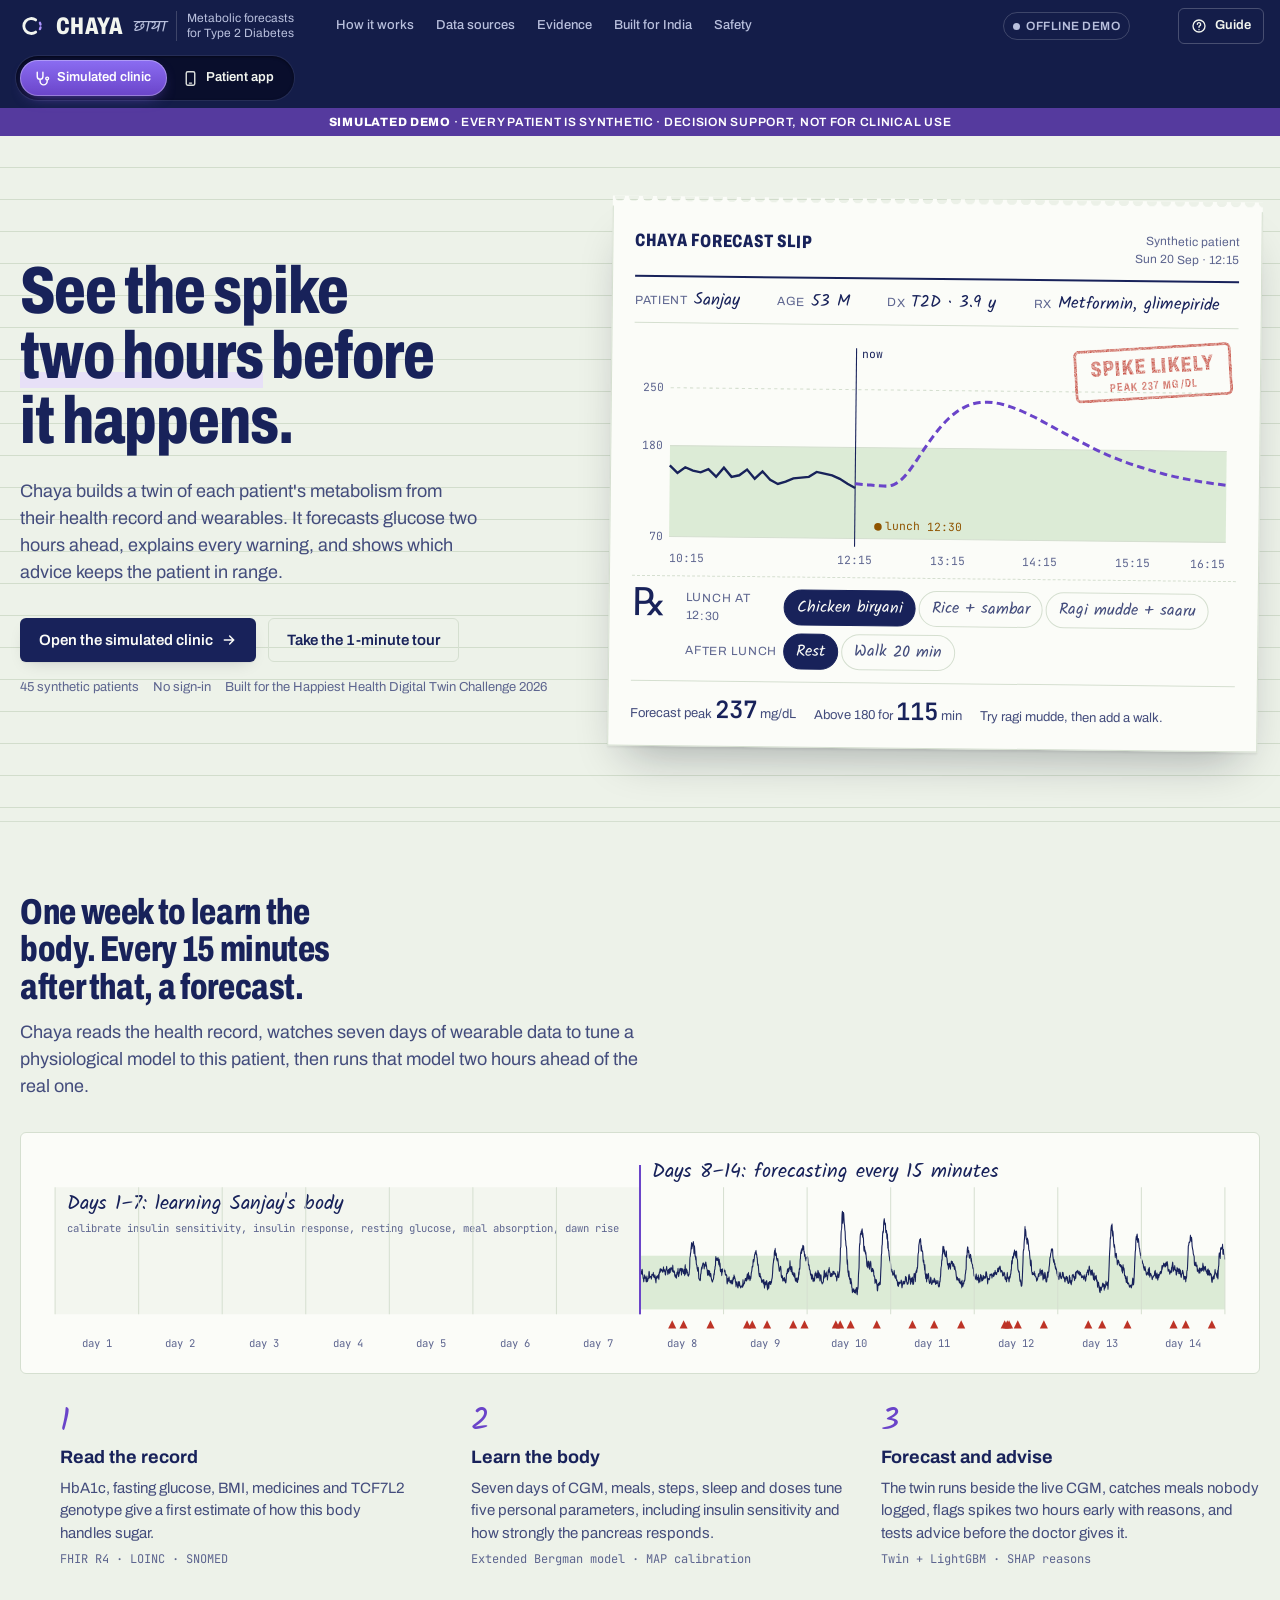
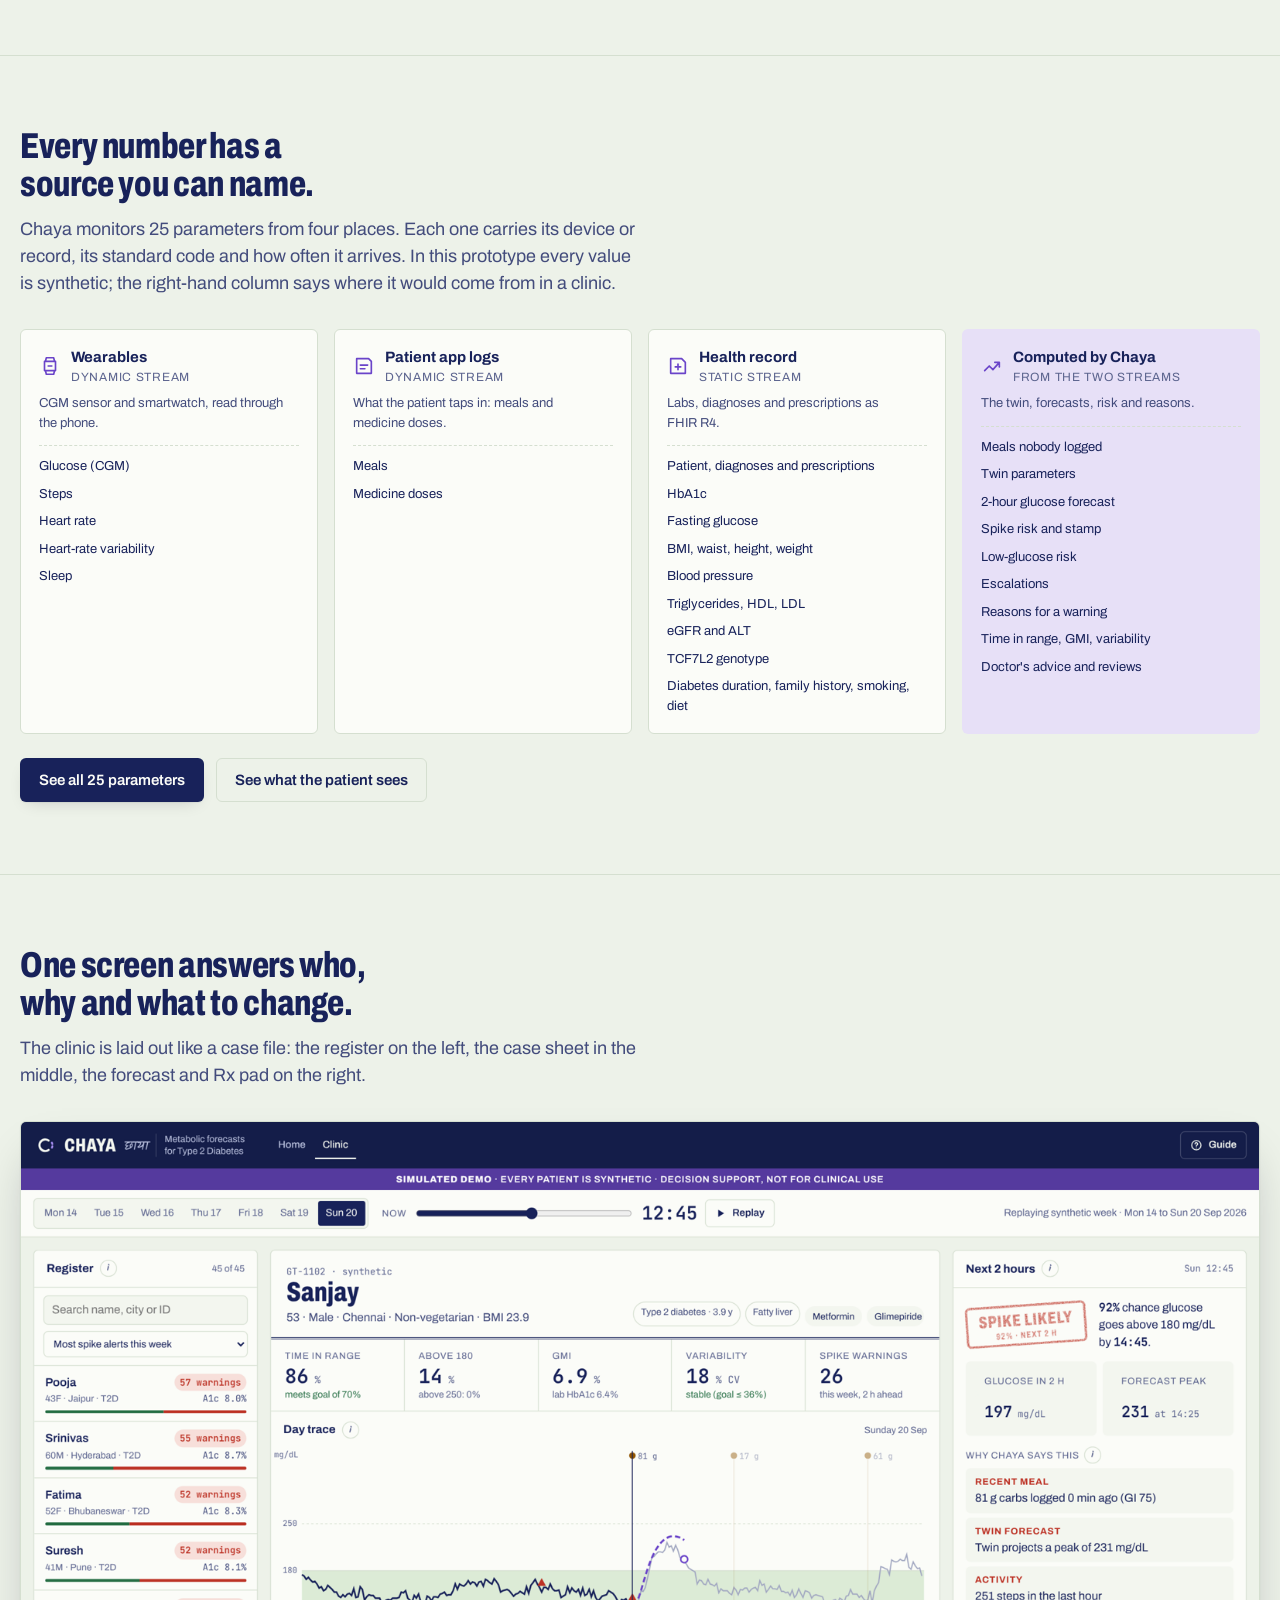
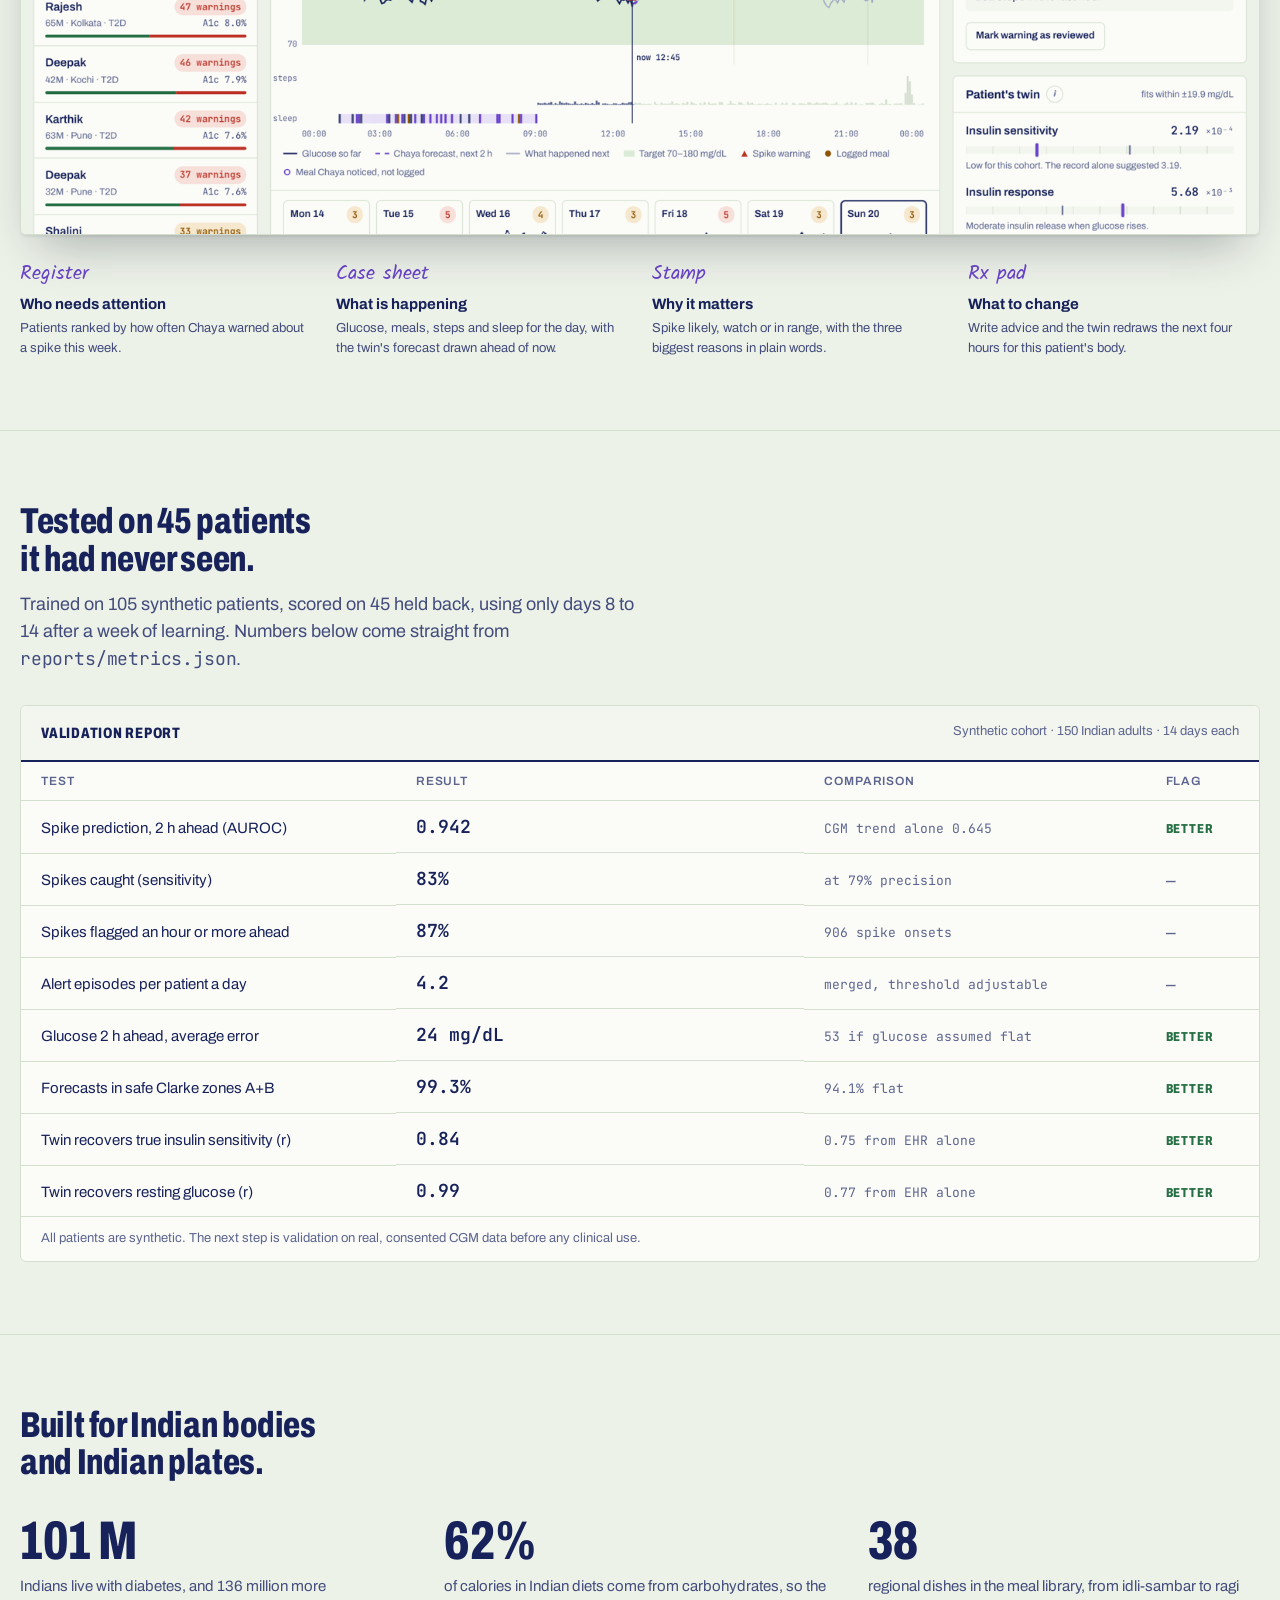
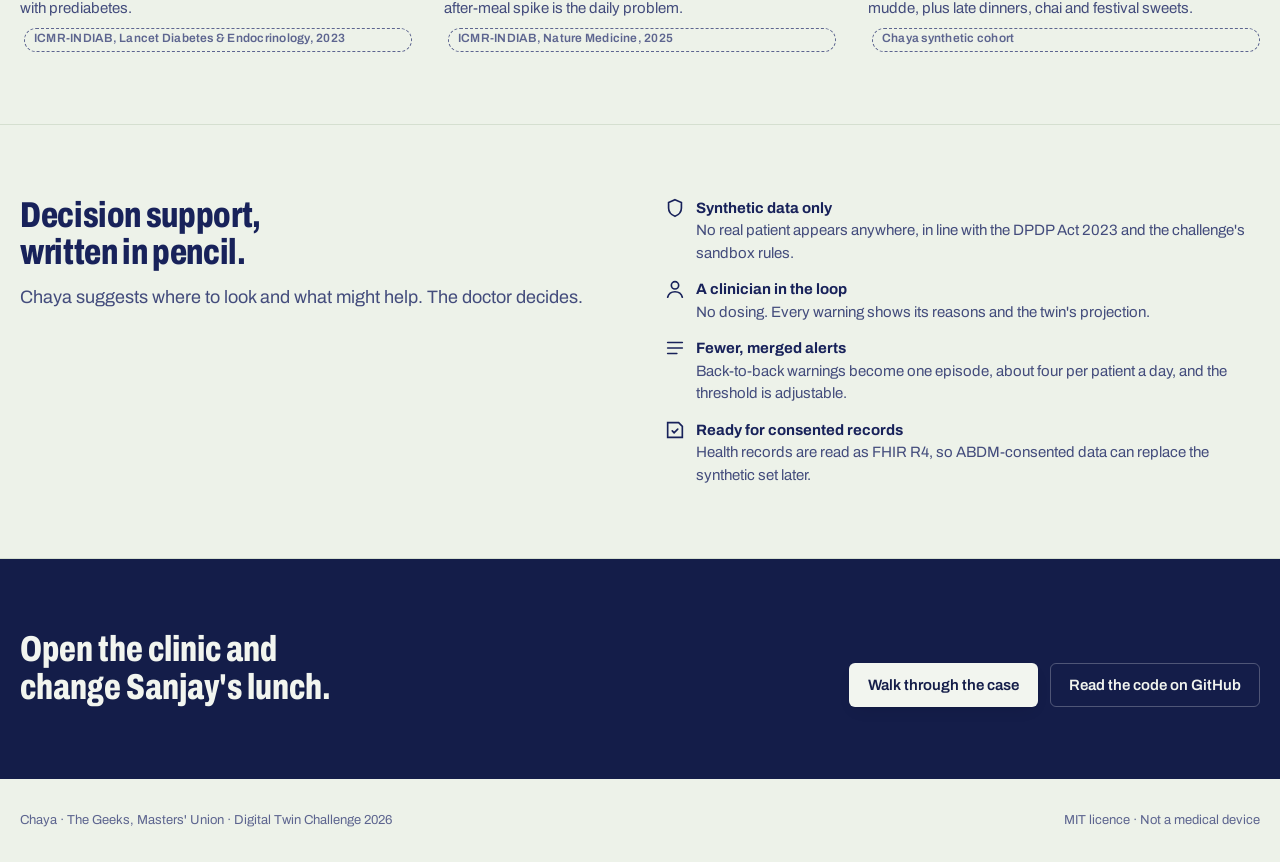
==== commit e2ff4646: "Header modes, full-bleed clinic, compose-style Rx dock, advice toast link, patient app tour, patient" ====
--- a/web/index.html
+++ b/web/index.html
@@ -8,19 +8,22 @@
 <meta name="theme-color" content="#141d49">
 <meta name="color-scheme" content="light">
 <link rel="icon" href="data:image/svg+xml,%3Csvg xmlns='http://www.w3.org/2000/svg' viewBox='0 0 32 32'%3E%3Crect width='32' height='32' rx='7' fill='%23141d49'/%3E%3Cpath d='M21 9.5a8 8 0 1 0 0 13' fill='none' stroke='%23f2f5ef' stroke-width='3' stroke-linecap='round'/%3E%3Cpath d='M25 12.5a8 8 0 0 1 0 7' fill='none' stroke='%23ad94ff' stroke-width='2.5' stroke-linecap='round' stroke-dasharray='2 3'/%3E%3C/svg%3E">
-<link rel="stylesheet" href="assets/chaya.css">
+<link rel="stylesheet" href="assets/chaya.css?v=20261024b">
 </head>
 <body>
 
 <header class="letterhead" id="letterhead">
   <div class="bar gutter">
+    <a class="home-btn" id="home-btn" href="#/" aria-label="Back to the home page" title="Home"><svg width="18" height="18" viewBox="0 0 24 24" fill="none" stroke="currentColor" stroke-width="2" stroke-linecap="round" stroke-linejoin="round" aria-hidden="true"><path d="M4 11l8-7 8 7"/><path d="M6 9.5V20h4.5v-6h3v6H18V9.5"/></svg></a>
     <a class="brand" href="#/" aria-label="Chaya home">
       <svg width="30" height="30" viewBox="0 0 32 32" aria-hidden="true"><path d="M21 9.5a8 8 0 1 0 0 13" fill="none" stroke="currentColor" stroke-width="3" stroke-linecap="round"/><path d="M25.5 12.5a8.5 8.5 0 0 1 0 7" fill="none" stroke="#ad94ff" stroke-width="2.5" stroke-linecap="round" stroke-dasharray="2 3"/></svg>
       <span class="word">Chaya</span><span class="deva" lang="hi">छाया</span>
       <span class="reg">Metabolic forecasts for Type 2 Diabetes</span>
     </a>
     <nav class="navlinks" aria-label="Sections" id="navlinks"></nav>
+    <nav class="modes" id="modes" aria-label="Clinic or patient view"></nav>
     <span class="spacer"></span>
+    <nav class="applinks" id="applinks" aria-label="Reports"></nav>
     <span class="pill" id="conn" title="Where the clinic data comes from"><span class="dot"></span><span id="conn-t">Connecting…</span></span>
     <div class="menu" id="help-menu">
       <button class="btn btn-quiet btn-sm" id="help-btn" aria-haspopup="true" aria-expanded="false">
@@ -28,13 +31,13 @@
         Guide
       </button>
       <div class="menu-pop" id="help-pop" role="menu" hidden>
-        <button role="menuitem" data-help="tour"><svg width="20" height="20" viewBox="0 0 24 24" fill="none" stroke="currentColor" stroke-width="1.8" stroke-linecap="round" aria-hidden="true"><path d="M4 5h16M4 12h10M4 19h7"/><circle cx="19" cy="17" r="3"/></svg><b>Product tour</b><small>One minute, nine stops: what each part of the clinic does.</small></button>
+        <button role="menuitem" data-help="tour"><svg width="20" height="20" viewBox="0 0 24 24" fill="none" stroke="currentColor" stroke-width="1.8" stroke-linecap="round" aria-hidden="true"><path d="M4 5h16M4 12h10M4 19h7"/><circle cx="19" cy="17" r="3"/></svg><b>Clinic tour</b><small>One minute, nine stops: what each part of the clinic does.</small></button>
         <button role="menuitem" data-help="case"><svg width="20" height="20" viewBox="0 0 24 24" fill="none" stroke="currentColor" stroke-width="1.8" stroke-linecap="round" aria-hidden="true"><path d="M7 4h10l3 3v13H4V4z"/><path d="M8 11h8M8 15h5"/></svg><b>Walk through a case</b><small>Sanjay's Sunday lunch: forecast, alert and advice, step by step.</small></button>
+        <button role="menuitem" data-help="ptour"><svg width="20" height="20" viewBox="0 0 24 24" fill="none" stroke="currentColor" stroke-width="1.8" stroke-linecap="round" aria-hidden="true"><rect x="6" y="2.5" width="12" height="19" rx="2.5"/><path d="M10.5 18.5h3"/></svg><b>Patient app tour</b><small>What the patient sees: glucose, alerts, reminders, logging and advice.</small></button>
         <button role="menuitem" data-help="sources"><svg width="20" height="20" viewBox="0 0 24 24" fill="none" stroke="currentColor" stroke-width="1.8" stroke-linecap="round" aria-hidden="true"><ellipse cx="12" cy="6" rx="7" ry="3"/><path d="M5 6v6c0 1.7 3.1 3 7 3s7-1.3 7-3V6"/><path d="M5 12v6c0 1.7 3.1 3 7 3s7-1.3 7-3v-6"/></svg><b>Where the data comes from</b><small>Every parameter Chaya monitors, its device or record, standard code and cadence.</small></button>
         <button role="menuitem" data-help="glossary"><svg width="20" height="20" viewBox="0 0 24 24" fill="none" stroke="currentColor" stroke-width="1.8" stroke-linecap="round" aria-hidden="true"><path d="M5 4h11a3 3 0 0 1 3 3v13H8a3 3 0 0 1-3-3z"/><path d="M5 17a3 3 0 0 1 3-3h11"/></svg><b>What's what</b><small>Every term, stamp and number explained in plain words.</small></button>
       </div>
     </div>
-    <a class="btn btn-primary btn-sm" href="#/clinic" id="cta-top">Open the simulated clinic</a>
   </div>
   <div class="synthetic-strip gutter"><b>Simulated demo</b> · every patient is synthetic · decision support, not for clinical use</div>
 </header>
@@ -254,9 +257,17 @@
         <div class="panel-h"><h3 id="h-twin">Patient's twin</h3><button class="info" data-term="twin" aria-label="What the twin is">i</button><button class="src" data-src="twin" aria-label="Where the twin comes from">Sources</button><span class="aside" id="fit"></span></div>
         <div class="twin-body" id="twin-body"></div>
       </section>
-
-      <section class="panel rxpad" id="rxpad" aria-labelledby="h-rx">
-        <div class="panel-h"><h3 id="h-rx">Rx pad: try advice</h3><button class="info" data-term="rxpad" aria-label="How the Rx pad works">i</button><button class="src" data-src="meals,meds,sleep,notes" aria-label="Where the Rx pad inputs come from">Sources</button></div>
+    </div>
+  </div>
+
+  <button class="rx-fab" id="rx-fab" aria-expanded="false" aria-controls="rxpad"><span class="g" aria-hidden="true">℞</span><span>Try advice</span></button>
+  <section class="panel rxpad rxdock" id="rxpad" aria-labelledby="h-rx" hidden>
+    <div class="rxd-h">
+      <span class="g" aria-hidden="true">℞</span><h3 id="h-rx">Rx pad · <span id="rx-who">Sanjay</span></h3>
+      <button class="info" data-term="rxpad" aria-label="How the Rx pad works">i</button><button class="src" data-src="meals,meds,sleep,notes" aria-label="Where the Rx pad inputs come from">Sources</button>
+      <button class="rxd-btn" id="rx-min" aria-label="Minimise the Rx pad" title="Minimise"><svg width="16" height="16" viewBox="0 0 24 24" fill="none" stroke="currentColor" stroke-width="2.4" stroke-linecap="round" aria-hidden="true"><path d="M6 12h12"/></svg></button>
+      <button class="rxd-btn" id="rx-close" aria-label="Close the Rx pad" title="Close"><svg width="16" height="16" viewBox="0 0 24 24" fill="none" stroke="currentColor" stroke-width="2.4" stroke-linecap="round" aria-hidden="true"><path d="M6 6l12 12M18 6 6 18"/></svg></button>
+    </div>
         <div class="body">
           <p class="lead">Write advice for the next meal. The twin redraws the next four hours for this patient.</p>
           <div class="quick" id="quick" aria-label="Quick advice"></div>
@@ -274,9 +285,7 @@
             <button class="btn btn-primary" id="save-note">Save and send to patient</button>
           </div>
         </div>
-      </section>
-    </div>
-  </div>
+        </section>
 </main>
 
 <!-- ============================================================ PATIENT APP -->
@@ -299,7 +308,7 @@
         <div><dt>Advice</dt><dd>Every note the doctor saves on the Rx pad, with what it should do. The patient taps Got it and the clinic sees it.</dd></div>
         <div><dt>Week · My data</dt><dd>Time in range day by day, and every device and record feeding the twin.</dd></div>
       </dl>
-      <div class="pside-acts"><a class="btn btn-quiet btn-sm" id="ps-back" href="#/clinic/GT-1102">Back to the clinic</a><a class="btn btn-quiet btn-sm" href="#/patient/GT-1018?t=0.37">See a low-glucose warning: Geeta</a></div>
+      <div class="pside-acts"><button class="btn btn-primary btn-sm" id="ps-tour" type="button">Take the patient app tour</button><a class="btn btn-quiet btn-sm" id="ps-back" href="#/clinic/GT-1102">Back to the clinic</a><a class="btn btn-quiet btn-sm" href="#/patient/GT-1018?t=0.37">See a low-glucose warning: Geeta</a></div>
     </aside>
     <div class="phone" id="phone">
       <div class="phone-screen" id="pscreen" aria-live="polite"></div>
@@ -349,6 +358,6 @@
 <div class="toast" id="toast" role="status" aria-live="polite"></div>
 
 <script src="assets/vendor/d3.min.js"></script>
-<script src="assets/chaya.js"></script>
+<script src="assets/chaya.js?v=20261024b"></script>
 </body>
 </html>
--- a/web/assets/chaya.css
+++ b/web/assets/chaya.css
@@ -115,6 +115,28 @@
 .menu-pop button:hover, .menu-pop button:focus-visible { background: var(--sheet-2); }
 .menu-pop b { font-weight: 600; }
 .menu-pop small { grid-column: 2; color: var(--ink-3); font-size: var(--t-sm); }
+/* two header modes: home (sections + mode toggle on the right) and app (home, mode switcher, reports on the right) */
+.letterhead .bar > * { order: 5; }
+.letterhead .brand { order: 1; } .letterhead .navlinks { order: 2; } .letterhead .bar .spacer { order: 3; } .letterhead #conn { order: 4; } .letterhead #help-menu { order: 5; } .letterhead .modes { order: 6; }
+.letterhead.mode-app .home-btn { order: 0; } .letterhead.mode-app .brand { order: 1; } .letterhead.mode-app .modes { order: 2; } .letterhead.mode-app .bar .spacer { order: 3; } .letterhead.mode-app .applinks { order: 4; } .letterhead.mode-app #conn { order: 5; } .letterhead.mode-app #help-menu { order: 6; }
+.letterhead.mode-app .brand .reg { display: none; }
+.home-btn { display: grid; place-items: center; width: 38px; height: 38px; border-radius: 10px; color: var(--on-letterhead); border: 1px solid rgba(255,255,255,.18); transition: background-color .15s; }
+.home-btn:hover { background: rgba(255,255,255,.08); }
+.modes { display: flex; gap: 2px; padding: 4px; border-radius: 99px; background: #090e2c; box-shadow: inset 0 1px 3px rgba(0,0,0,.45), 0 0 0 1px rgba(255,255,255,.07); }
+.mode { display: inline-flex; align-items: center; gap: 7px; min-height: 36px; padding: 0 16px 0 13px; border-radius: 99px; color: var(--on-letterhead); text-decoration: none; font-weight: 600; font-size: var(--t-sm); white-space: nowrap; transition: background-color .2s var(--ease), box-shadow .2s var(--ease); }
+.mode svg { opacity: .9; }
+.mode:hover { background: rgba(255,255,255,.07); }
+.mode.on { background: linear-gradient(180deg, #8b6df2, #6a44c9); color: #fff; box-shadow: inset 0 0 0 1px rgba(255,255,255,.3), 0 6px 16px -8px rgba(122, 90, 230, .9); }
+.mode.on svg { opacity: 1; }
+.applinks { display: flex; gap: 2px; }
+.applinks a { text-decoration: none; padding: 8px 10px; border-radius: var(--r-1); color: var(--on-letterhead-2); font-size: var(--t-sm); font-weight: 500; }
+.applinks a:hover { color: var(--on-letterhead); background: rgba(255,255,255,.06); }
+.applinks a[aria-current="page"] { color: var(--on-letterhead); box-shadow: inset 0 -2px 0 var(--on-letterhead); border-radius: 0; }
+@media (max-width: 1100px) { .letterhead .brand .reg { display: none; } }
+@media (max-width: 760px) {
+  .letterhead .modes { order: 9; width: 100%; } .letterhead .mode { flex: 1; justify-content: center; }
+  .letterhead.mode-app .modes { order: 9; } .letterhead.mode-app .applinks { order: 8; width: 100%; overflow-x: auto; }
+}
 .synthetic-strip { background: var(--strip); color: #fff; font-size: var(--t-xs); letter-spacing: .06em; text-transform: uppercase; font-weight: 600; text-align: center; padding-block: 5px; }
 .synthetic-strip b { font-weight: 800; }
 
@@ -231,9 +253,18 @@
 .clock-time output { font-family: var(--f-data); font-size: var(--t-xl); font-weight: 600; min-width: 4.2ch; }
 .clinic-bar .hint { font-size: var(--t-sm); color: var(--ink-3); margin-left: auto; }
 
-.clinic { display: grid; grid-template-columns: 290px minmax(0, 1fr) 380px; gap: var(--sp-4); align-items: start; padding-block: var(--sp-4) var(--sp-7); max-width: 1680px; margin: 0 auto; }
-@media (max-width: 1320px) { .clinic { grid-template-columns: 270px minmax(0, 1fr); } .rxcol { grid-column: 2; } }
-@media (max-width: 900px) { .clinic { grid-template-columns: minmax(0, 1fr); } .rxcol { grid-column: auto; } }
+/* Full-bleed clinic: register pinned to the left edge, forecast + twin pinned to the right edge. */
+.clinic { display: grid; grid-template-columns: 300px minmax(0, 1fr) 400px; gap: 0; align-items: start; }
+.clinic > .case { padding: var(--sp-4) var(--sp-5) calc(var(--sp-8) + 24px); min-width: 0; }
+@media (min-width: 901px) {
+  .clinic.gutter { padding-left: 0; padding-right: 0; }
+  .clinic > .register, .clinic > .rxcol { position: sticky; top: var(--hdr, 64px); height: calc(100dvh - var(--hdr, 64px)); max-height: none; border-radius: 0; border-top: 0; border-bottom: 0; background: var(--sheet); }
+  .clinic > .register { border-left: 0; border-right: 1px solid var(--edge); }
+}
+.clinic > .rxcol { gap: 0; overflow-y: auto; overscroll-behavior: contain; border: 0 solid var(--edge); border-left-width: 1px; padding-bottom: 96px; }
+.clinic > .rxcol > .panel { border: 0; border-radius: 0; border-bottom: 1px solid var(--edge); }
+@media (max-width: 1320px) { .clinic { grid-template-columns: 280px minmax(0, 1fr); } .clinic > .rxcol { grid-column: 2; position: static; height: auto; border-left-width: 0; border-top: 1px solid var(--edge); padding-bottom: 96px; } .clinic > .rxcol > .panel { border-bottom: 1px solid var(--edge); } }
+@media (max-width: 900px) { .clinic { grid-template-columns: minmax(0, 1fr); gap: var(--sp-4); padding-block: var(--sp-4) var(--sp-7); } .clinic > .case { padding: 0; } .clinic > .rxcol { grid-column: auto; gap: var(--sp-4); border: 0; padding-bottom: 80px; } .clinic > .rxcol > .panel { border: 1px solid var(--edge); border-radius: var(--r-2); } }
 .panel { background: var(--sheet); border: 1px solid var(--edge); border-radius: var(--r-2); }
 .panel-h { display: flex; align-items: center; gap: 8px; padding: 12px 16px; border-bottom: 1px solid var(--edge); }
 .panel-h h2, .panel-h h3 { font-size: var(--t-md); font-weight: 700; }
@@ -243,7 +274,7 @@
 
 /* register */
 .register { display: flex; flex-direction: column; min-height: 0; }
-@media (min-width: 901px) { .register { position: sticky; top: calc(env(safe-area-inset-top, 0px) + 72px); max-height: calc(100dvh - 92px); } }
+
 @media (max-width: 900px) { .register .rlist { max-height: 300px; } }
 .register .tools { display: grid; gap: 8px; padding: 10px 12px; border-bottom: 1px solid var(--edge); }
 .register input[type=search] { width: 100%; min-height: 38px; border: 1px solid var(--edge); background: var(--sheet-2); border-radius: var(--r-2); padding: 0 10px; }
@@ -311,7 +342,7 @@
 
 /* Rx column */
 .rxcol { display: grid; gap: var(--sp-4); min-width: 0; }
-@media (min-width: 1321px) { .rxcol { position: sticky; top: calc(env(safe-area-inset-top, 0px) + 72px); max-height: calc(100dvh - 92px); overflow-y: auto; padding-bottom: 4px; } }
+
 .risk-body { padding: 14px 16px 16px; display: grid; gap: 14px; }
 .risk-top { display: grid; grid-template-columns: auto minmax(0, 1fr); gap: 16px; align-items: center; }
 .risk-line { font-size: var(--t-md); }
@@ -357,6 +388,38 @@
 .res .v.good { color: var(--ok); } .res .v.bad { color: var(--alert); }
 .toast { position: fixed; left: 50%; bottom: calc(24px + env(safe-area-inset-bottom, 0px)); transform: translateX(-50%) translateY(20px); opacity: 0; background: var(--ink); color: var(--sheet); padding: 12px 18px; border-radius: var(--r-2); box-shadow: var(--lift-hi); z-index: 90; transition: opacity .25s, transform .35s var(--ease); pointer-events: none; font-size: var(--t-sm); max-width: calc(100vw - 32px); }
 .toast.on { opacity: 1; transform: translateX(-50%) translateY(0); }
+.toast.act { display: flex; align-items: center; gap: 16px; padding: 10px 10px 10px 18px; }
+.toast.act.on { pointer-events: auto; }
+.toast-a { display: inline-flex; align-items: center; gap: 6px; min-height: 36px; padding: 0 14px; border-radius: var(--r-2); background: var(--shadow-soft); color: var(--letterhead); font-weight: 700; text-decoration: none; white-space: nowrap; }
+.toast-a:hover { background: #fff; }
+.toast-a:focus-visible { outline: 2px solid var(--focus); outline-offset: 2px; }
+
+/* Rx pad: a compose-style dock at the bottom right */
+.rx-fab { position: fixed; right: max(20px, env(safe-area-inset-right, 0px)); bottom: calc(20px + env(safe-area-inset-bottom, 0px)); z-index: 60; display: inline-flex; align-items: center; gap: 10px; min-height: 52px; padding: 0 20px 0 14px; border: 0; border-radius: 16px; background: var(--letterhead); color: var(--on-letterhead); font-weight: 700; font-size: var(--t-md); box-shadow: var(--lift-hi); cursor: pointer; transition: transform .2s var(--ease), box-shadow .2s; }
+.rx-fab .g { display: inline-grid; place-items: center; width: 30px; height: 30px; border-radius: 9px; background: linear-gradient(135deg, #8a6be0, var(--shadow)); font-family: var(--f-hand); font-size: 1.2rem; line-height: 1; }
+.rx-fab:hover { transform: translateY(-2px); }
+.rx-fab:focus-visible { outline: 3px solid var(--focus); outline-offset: 3px; }
+.rx-fab[hidden], .rxdock[hidden] { display: none; }
+.rxdock { position: fixed; right: max(20px, env(safe-area-inset-right, 0px)); bottom: 0; z-index: 61; width: min(440px, calc(100vw - 40px)); max-height: min(78vh, calc(100dvh - var(--hdr, 64px) - 16px)); display: flex; flex-direction: column; border-radius: 12px 12px 0 0; border-bottom: 0; box-shadow: var(--lift-hi), 0 0 0 1px rgba(20, 29, 73, .06); overflow: hidden; animation: dockUp .32s var(--ease); }
+@keyframes dockUp { from { transform: translateY(24px); opacity: 0; } to { transform: none; opacity: 1; } }
+.rxd-h { display: flex; align-items: center; gap: 8px; padding: 8px 8px 8px 14px; background: var(--letterhead); color: var(--on-letterhead); flex: none; cursor: default; }
+.rxd-h .g { font-family: var(--f-hand); font-size: 1.15rem; color: #c9b8f5; }
+.rxd-h h3 { font-size: var(--t-md); font-weight: 700; margin-right: auto; white-space: nowrap; overflow: hidden; text-overflow: ellipsis; min-width: 0; }
+.rxd-h .info { border-color: rgba(242, 245, 239, .35); color: var(--on-letterhead-2); }
+.rxd-h .info:hover { color: #fff; border-color: #fff; }
+.rxd-h .src { border-color: rgba(242, 245, 239, .45); color: var(--on-letterhead-2); }
+.rxd-h .src:hover { color: #fff; background: rgba(255, 255, 255, .08); }
+.rxd-btn { display: inline-grid; place-items: center; width: 34px; height: 34px; border: 0; border-radius: 8px; background: none; color: var(--on-letterhead-2); cursor: pointer; flex: none; }
+.rxd-btn:hover { background: rgba(255, 255, 255, .1); color: #fff; }
+.rxd-btn:focus-visible { outline: 2px solid #c9b8f5; outline-offset: -2px; }
+.rxdock > .body { overflow-y: auto; overscroll-behavior: contain; flex: 1 1 auto; min-height: 0; }
+.rxdock.min { animation: none; }
+.rxdock.min > .body { display: none; }
+.rxdock.min .rxd-h { cursor: pointer; }
+@media (max-width: 640px) {
+  .rx-fab { right: 16px; bottom: calc(16px + env(safe-area-inset-bottom, 0px)); }
+  .rxdock { right: 0; left: 0; width: 100%; max-height: 86dvh; border-radius: 14px 14px 0 0; }
+}
 
 /* ------------------------------------------------------------------ tour */
 .tour-veil { position: fixed; inset: 0; z-index: 80; pointer-events: auto; }
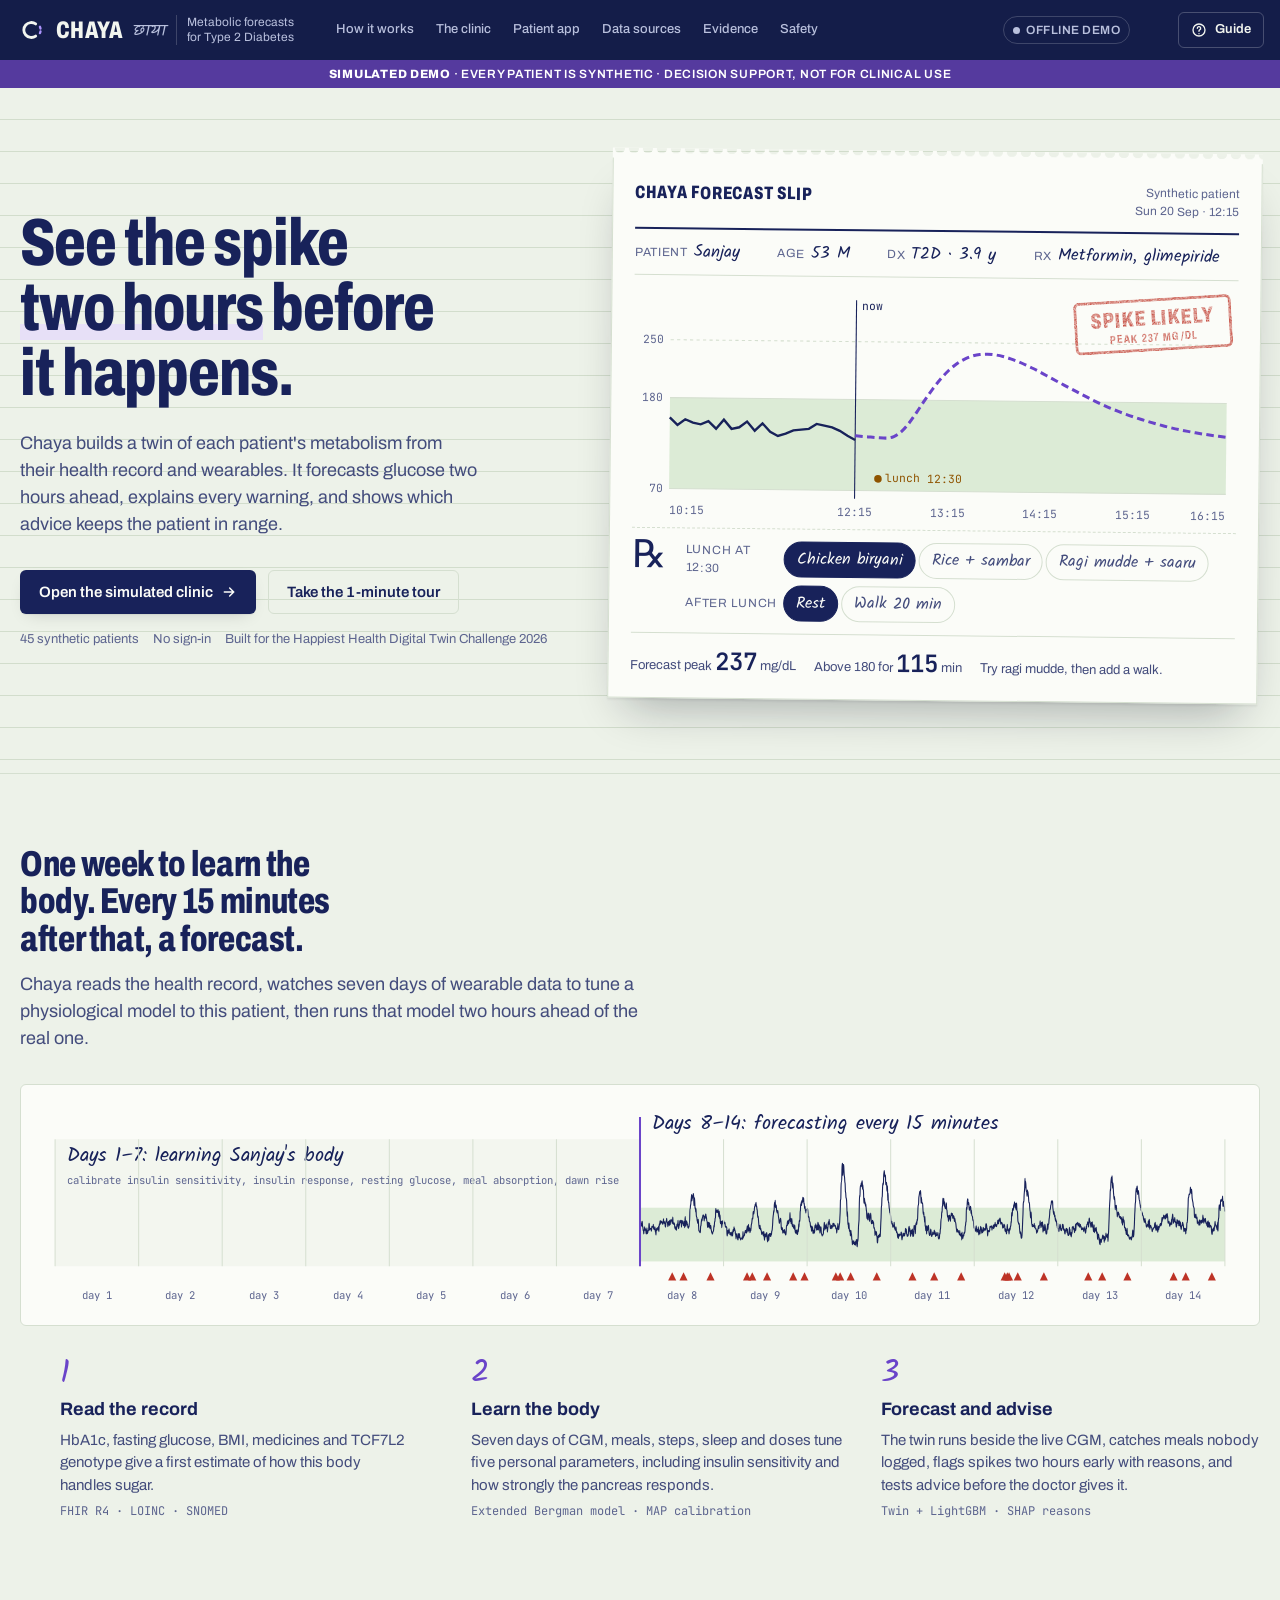
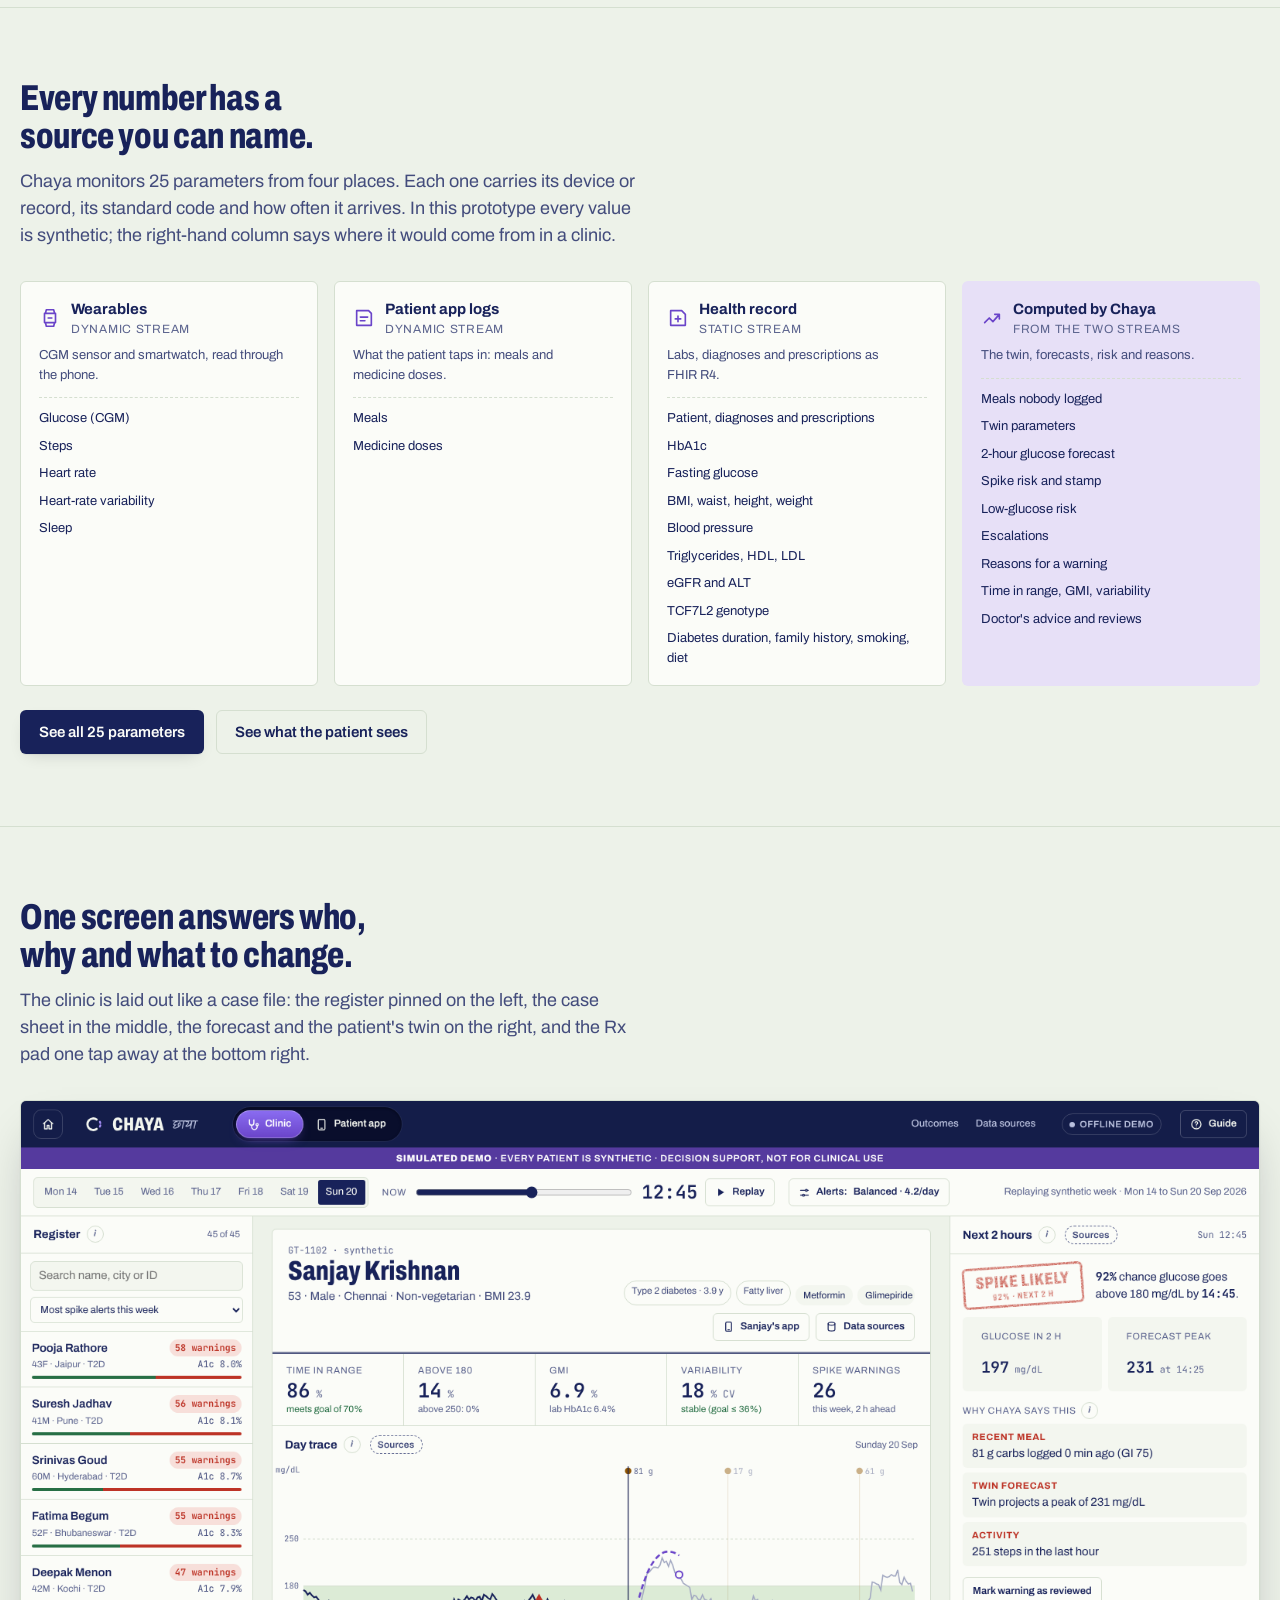
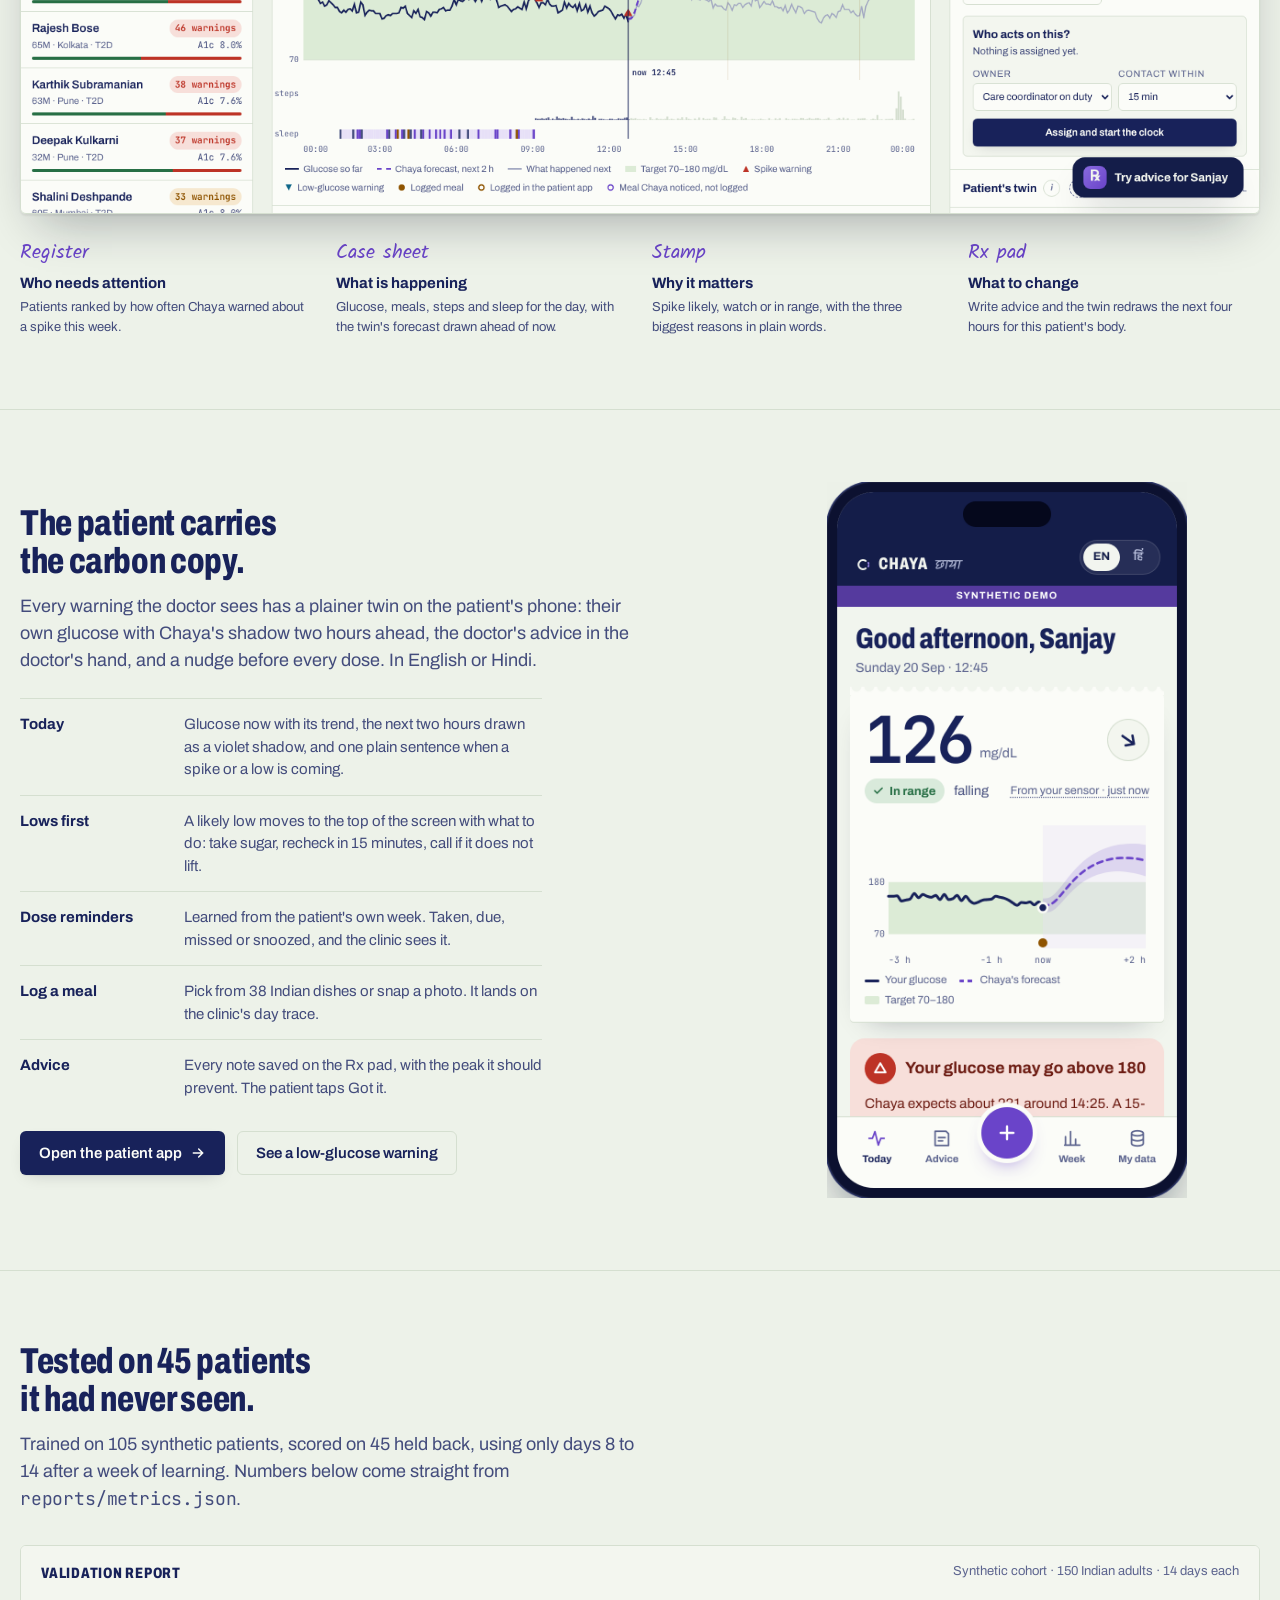
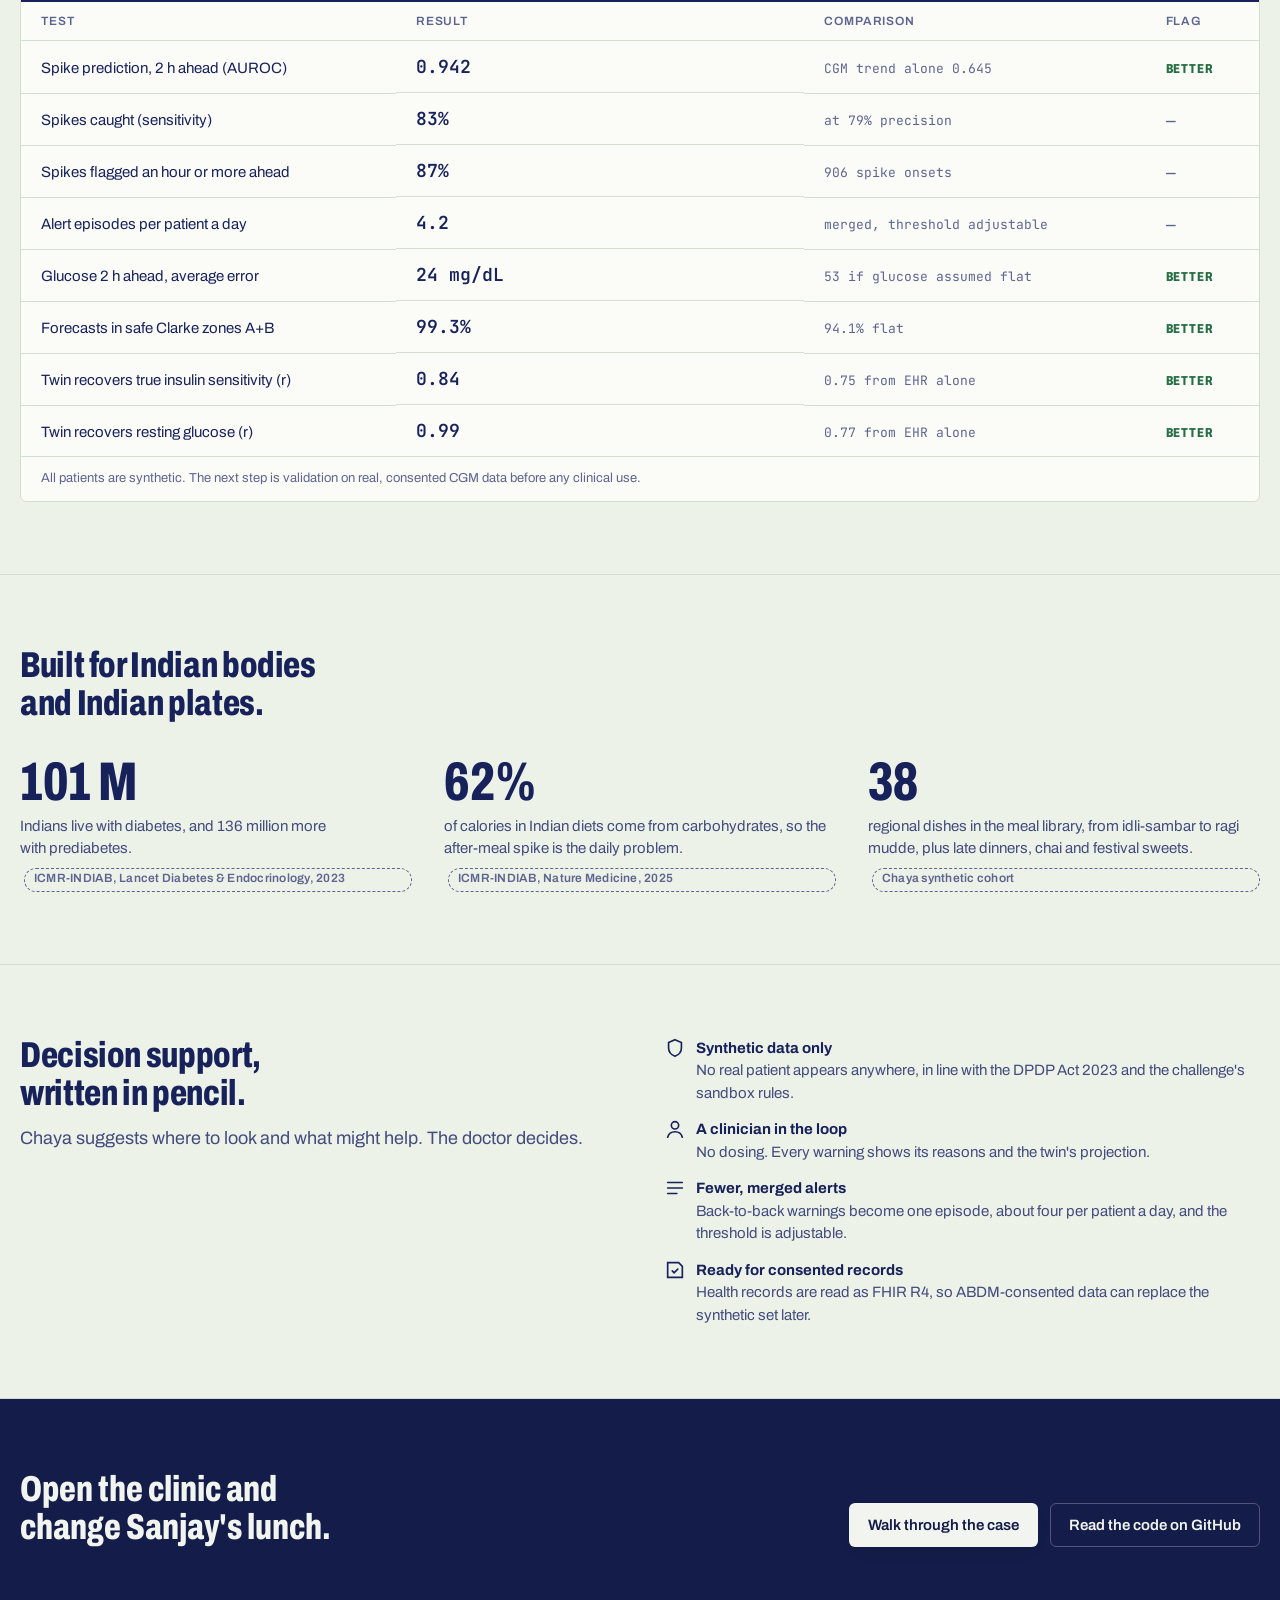
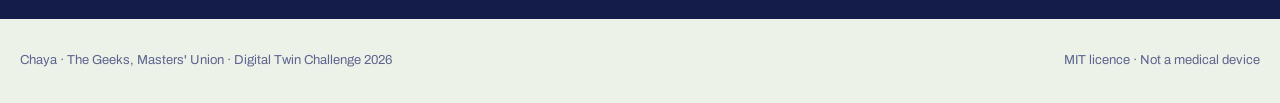
==== commit af763511: "Home: drop header switcher, add patient app section with CTA, refresh clinic and phone images Co-Aut" ====
--- a/web/index.html
+++ b/web/index.html
@@ -8,7 +8,7 @@
 <meta name="theme-color" content="#141d49">
 <meta name="color-scheme" content="light">
 <link rel="icon" href="data:image/svg+xml,%3Csvg xmlns='http://www.w3.org/2000/svg' viewBox='0 0 32 32'%3E%3Crect width='32' height='32' rx='7' fill='%23141d49'/%3E%3Cpath d='M21 9.5a8 8 0 1 0 0 13' fill='none' stroke='%23f2f5ef' stroke-width='3' stroke-linecap='round'/%3E%3Cpath d='M25 12.5a8 8 0 0 1 0 7' fill='none' stroke='%23ad94ff' stroke-width='2.5' stroke-linecap='round' stroke-dasharray='2 3'/%3E%3C/svg%3E">
-<link rel="stylesheet" href="assets/chaya.css?v=20261024b">
+<link rel="stylesheet" href="assets/chaya.css?v=20261024c">
 </head>
 <body>
 
@@ -112,14 +112,36 @@
   <section class="section gutter" id="clinic-preview" aria-labelledby="h-preview">
     <div class="wrap">
       <h2 id="h-preview">One screen answers who, why and what to change.</h2>
-      <p class="intro">The clinic is laid out like a case file: the register on the left, the case sheet in the middle, the forecast and Rx pad on the right.</p>
-      <div class="shot"><img src="assets/img/clinic.png" alt="The Chaya clinic: patient register, Sanjay's case sheet with a day of glucose and a violet forecast, a SPIKE LIKELY stamp with its reasons, and the Rx pad" loading="lazy" width="1600" height="920"></div>
+      <p class="intro">The clinic is laid out like a case file: the register pinned on the left, the case sheet in the middle, the forecast and the patient's twin on the right, and the Rx pad one tap away at the bottom right.</p>
+      <div class="shot"><img src="assets/img/clinic.png" alt="The Chaya clinic: patient register, Sanjay's case sheet with a day of glucose and a violet forecast, a SPIKE LIKELY stamp with its reasons, the patient's twin, and the Try advice button for the Rx pad" loading="lazy" width="1600" height="920"></div>
       <div class="callouts">
         <div><i>Register</i><b>Who needs attention</b><span>Patients ranked by how often Chaya warned about a spike this week.</span></div>
         <div><i>Case sheet</i><b>What is happening</b><span>Glucose, meals, steps and sleep for the day, with the twin's forecast drawn ahead of now.</span></div>
         <div><i>Stamp</i><b>Why it matters</b><span>Spike likely, watch or in range, with the three biggest reasons in plain words.</span></div>
         <div><i>Rx pad</i><b>What to change</b><span>Write advice and the twin redraws the next four hours for this patient's body.</span></div>
       </div>
+    </div>
+  </section>
+
+  <section class="section gutter" id="patient-app" aria-labelledby="h-papp">
+    <div class="wrap papp-home">
+      <div class="papp-copy">
+        <h2 id="h-papp">The patient carries the carbon copy.</h2>
+        <p class="intro">Every warning the doctor sees has a plainer twin on the patient's phone: their own glucose with Chaya's shadow two hours ahead, the doctor's advice in the doctor's hand, and a nudge before every dose. In English or Hindi.</p>
+        <ul class="papp-feats">
+          <li><b>Today</b><span>Glucose now with its trend, the next two hours drawn as a violet shadow, and one plain sentence when a spike or a low is coming.</span></li>
+          <li><b>Lows first</b><span>A likely low moves to the top of the screen with what to do: take sugar, recheck in 15 minutes, call if it does not lift.</span></li>
+          <li><b>Dose reminders</b><span>Learned from the patient's own week. Taken, due, missed or snoozed, and the clinic sees it.</span></li>
+          <li><b>Log a meal</b><span>Pick from 38 Indian dishes or snap a photo. It lands on the clinic's day trace.</span></li>
+          <li><b>Advice</b><span>Every note saved on the Rx pad, with the peak it should prevent. The patient taps Got it.</span></li>
+        </ul>
+        <div class="papp-ctas">
+          <a class="btn btn-primary" href="#/patient/GT-1102">Open the patient app
+            <svg width="16" height="16" viewBox="0 0 24 24" fill="none" stroke="currentColor" stroke-width="2.2" stroke-linecap="round" aria-hidden="true"><path d="M5 12h14M13 6l6 6-6 6"/></svg></a>
+          <a class="btn btn-quiet" href="#/patient/GT-1018?t=0.37">See a low-glucose warning</a>
+        </div>
+      </div>
+      <figure class="papp-shot"><img src="assets/img/patient.png" alt="Chaya on Sanjay's phone: a spike warning, his glucose with a violet two-hour forecast, the doctor's advice and his medicine reminders" loading="lazy" width="784" height="1560"></figure>
     </div>
   </section>
 
@@ -358,6 +380,6 @@
 <div class="toast" id="toast" role="status" aria-live="polite"></div>
 
 <script src="assets/vendor/d3.min.js"></script>
-<script src="assets/chaya.js?v=20261024b"></script>
+<script src="assets/chaya.js?v=20261024c"></script>
 </body>
 </html>
--- a/web/assets/chaya.css
+++ b/web/assets/chaya.css
@@ -203,6 +203,16 @@
 
 .shot { margin-top: var(--sp-6); position: relative; }
 .shot img { display: block; width: 100%; height: auto; border: 1px solid var(--edge); border-radius: var(--r-2); box-shadow: var(--lift-hi); }
+.papp-home { display: grid; grid-template-columns: minmax(0, 1.15fr) minmax(0, .85fr); gap: var(--sp-7); align-items: center; }
+.papp-feats { list-style: none; margin: var(--sp-5) 0 0; padding: 0; display: grid; gap: 14px; max-width: 58ch; }
+.papp-feats li { display: grid; grid-template-columns: 9.5rem minmax(0, 1fr); gap: 12px; padding-top: 14px; border-top: 1px solid var(--edge); }
+.papp-feats b { font-weight: 700; }
+.papp-feats span { color: var(--ink-2); }
+.papp-ctas { display: flex; flex-wrap: wrap; gap: 12px; margin-top: var(--sp-6); }
+.papp-shot { margin: 0; justify-self: center; width: min(100%, 360px); }
+.papp-shot img { display: block; width: 100%; height: auto; }
+@media (max-width: 900px) { .papp-home { grid-template-columns: minmax(0, 1fr); gap: var(--sp-6); } .papp-shot { width: min(80%, 320px); } }
+@media (max-width: 520px) { .papp-feats li { grid-template-columns: minmax(0, 1fr); gap: 2px; } }
 .callouts { display: grid; grid-template-columns: repeat(4, minmax(0, 1fr)); gap: var(--sp-5); margin-top: var(--sp-5); }
 .callouts div { display: grid; gap: 4px; }
 .callouts b { font-weight: 700; }
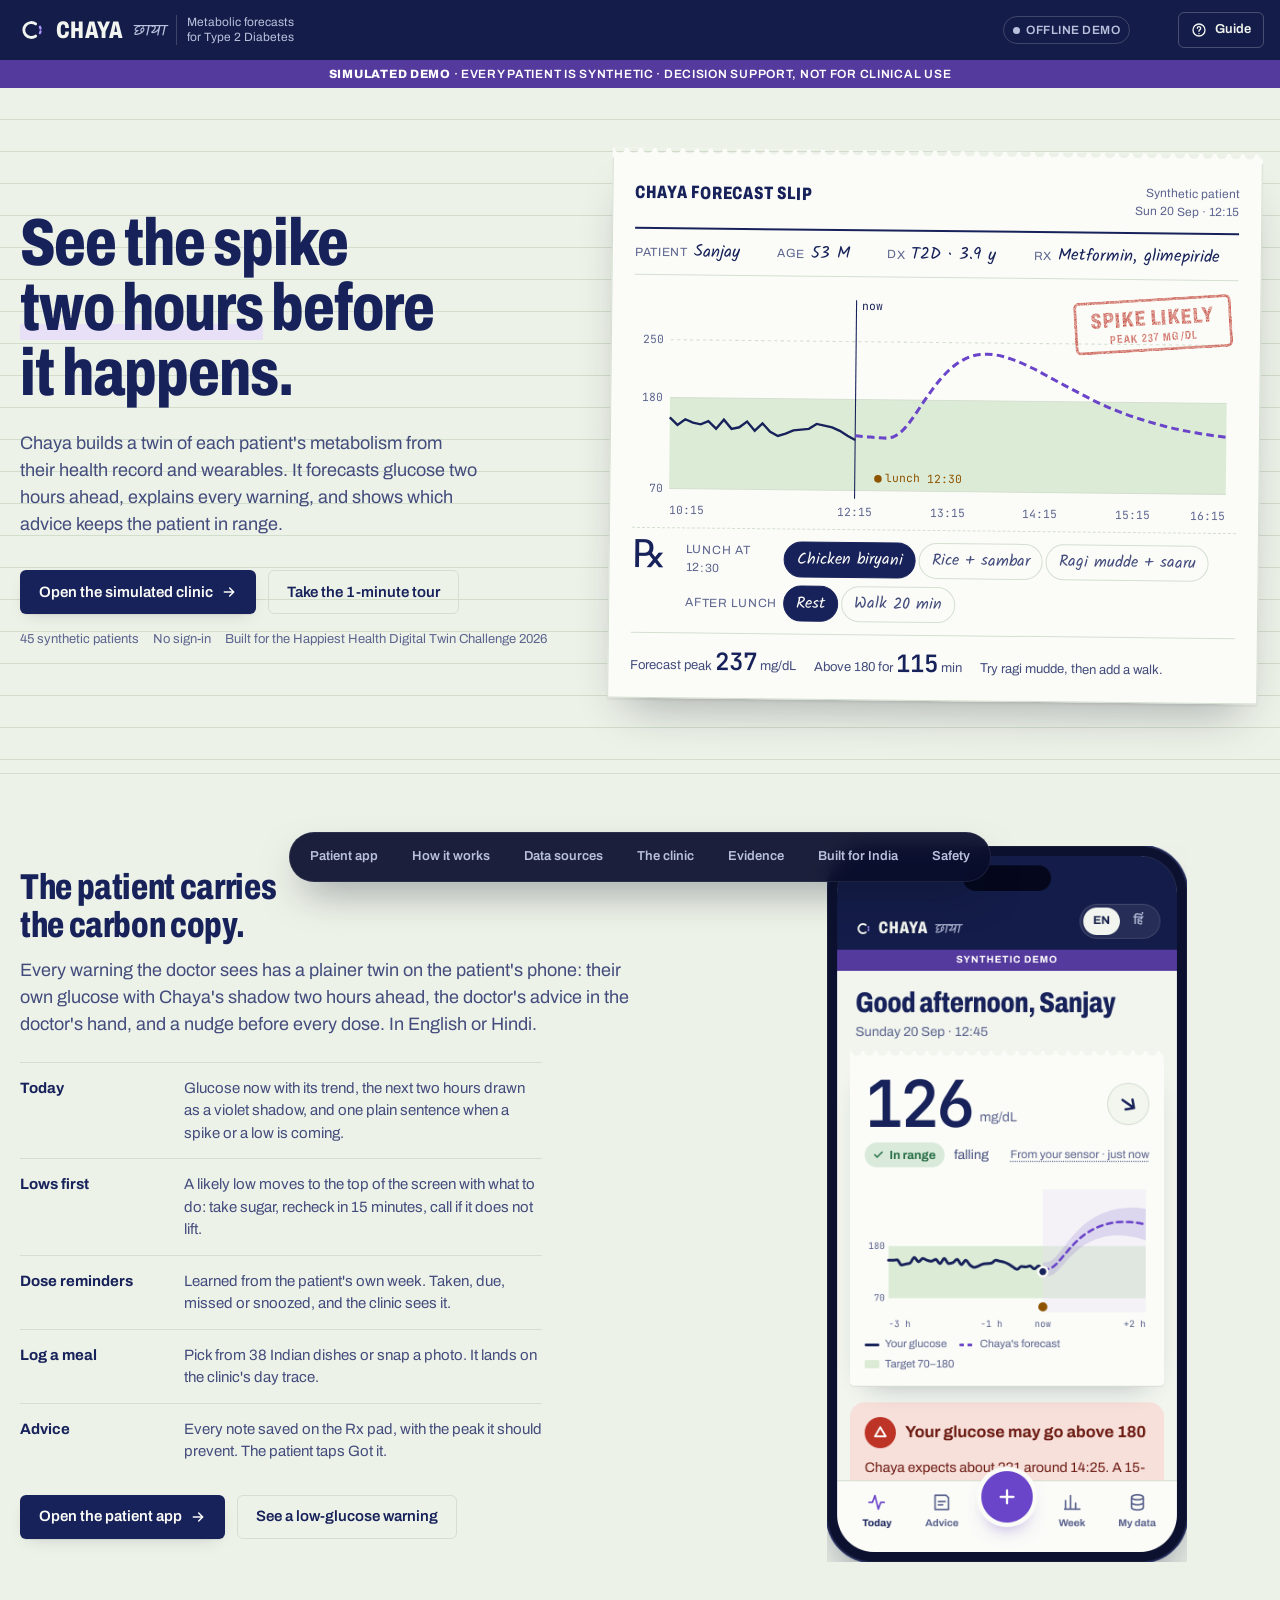
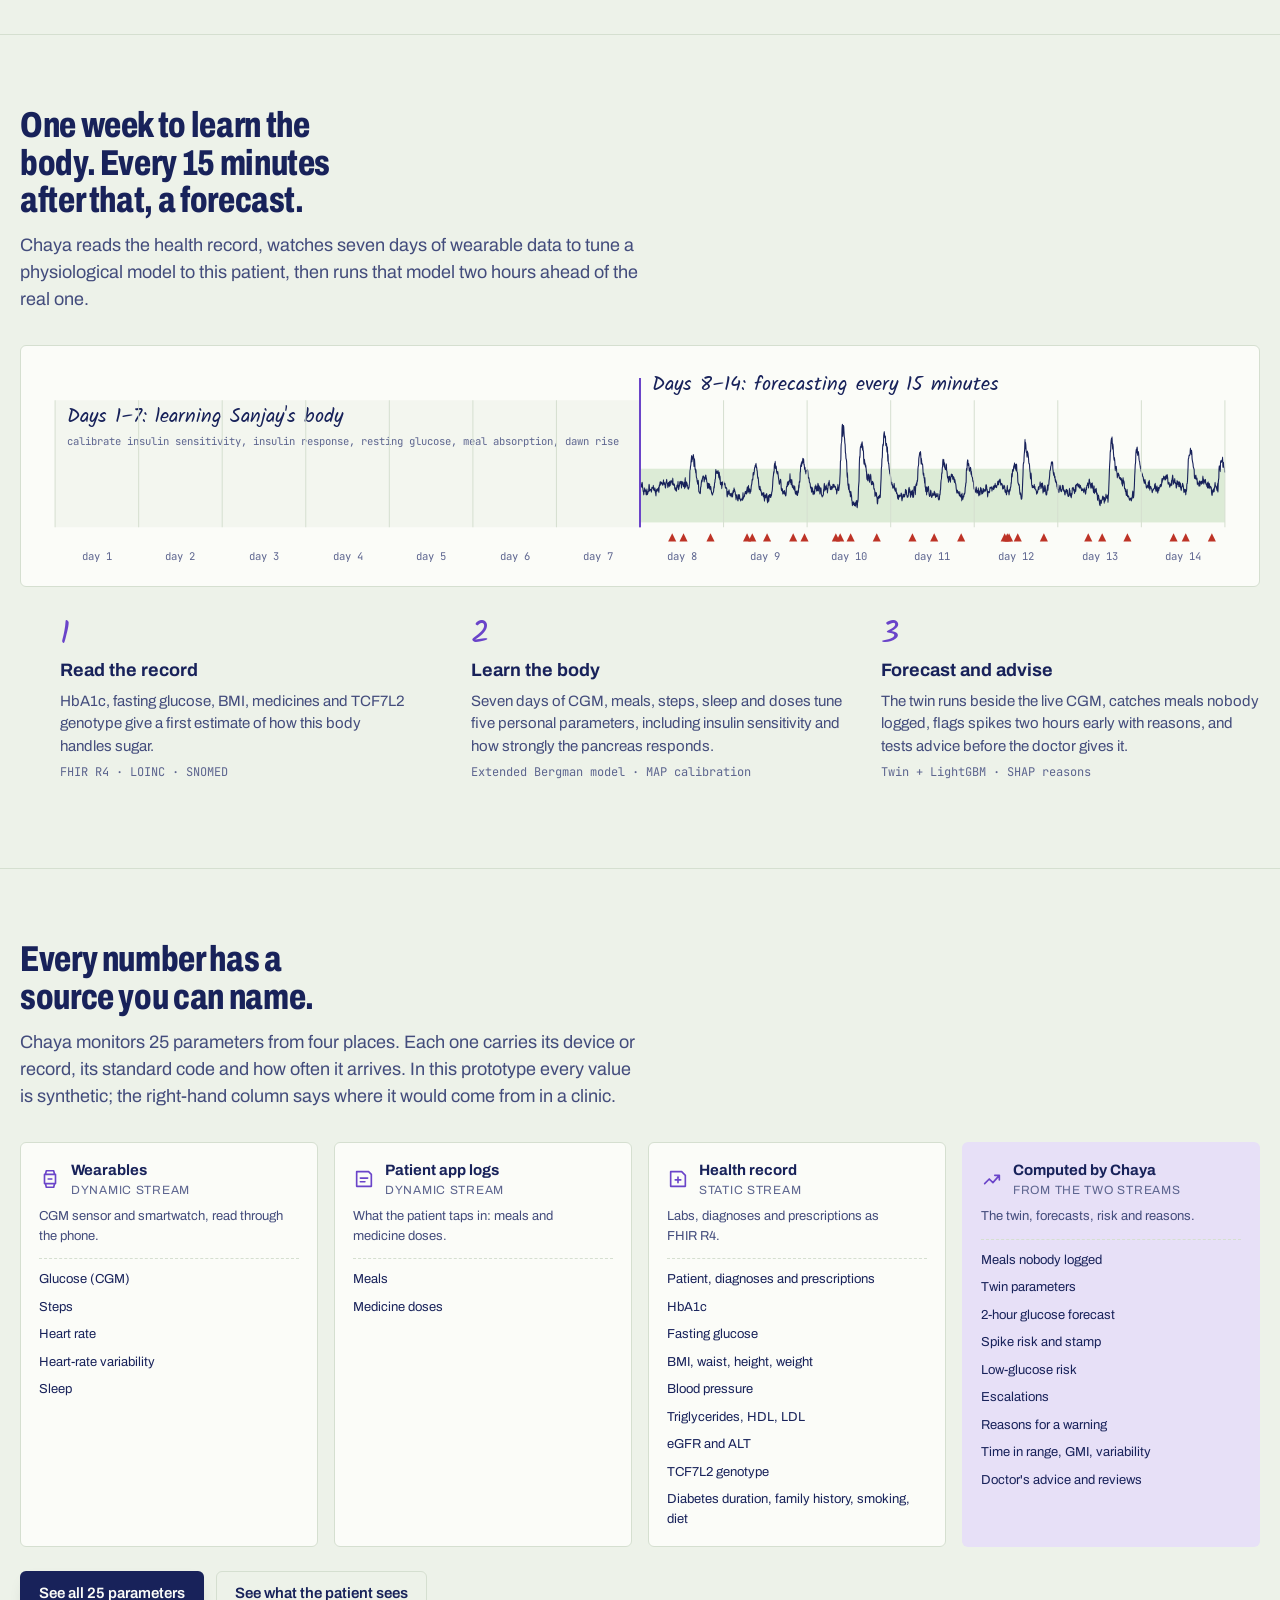
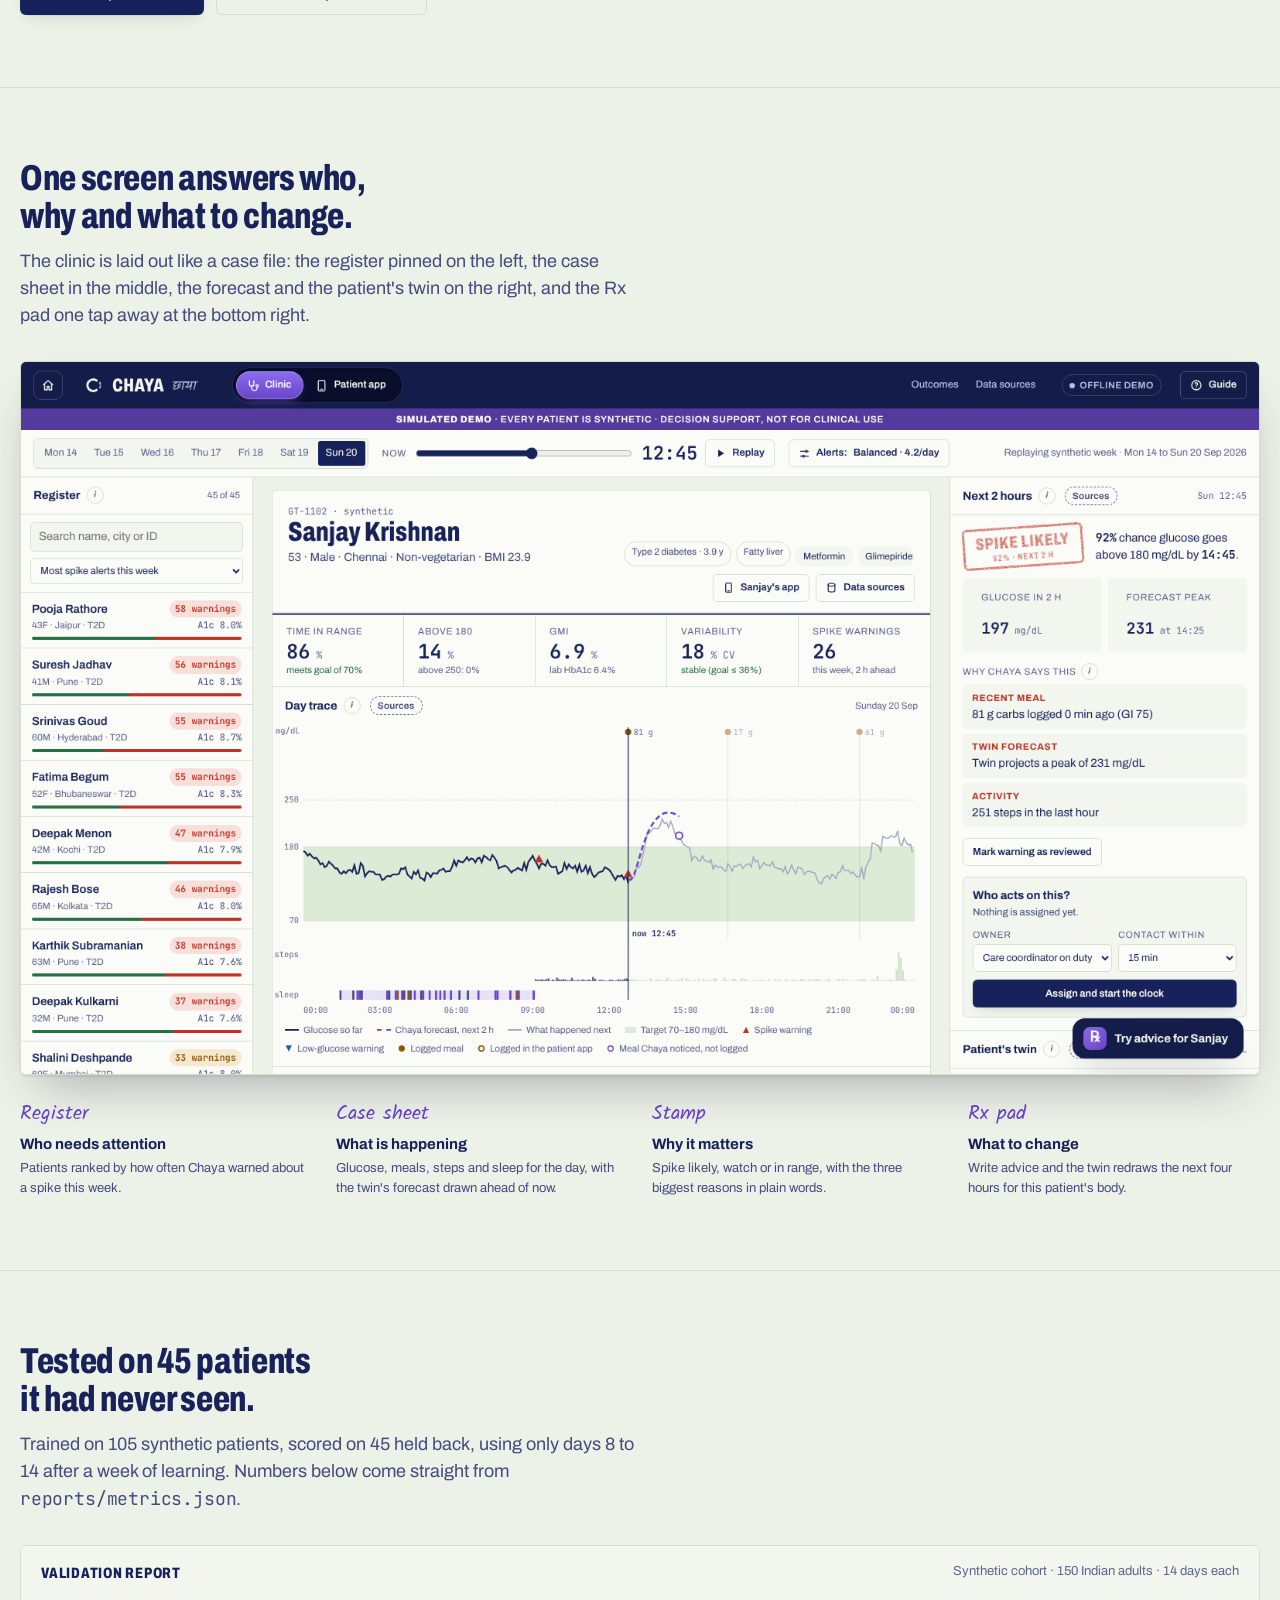
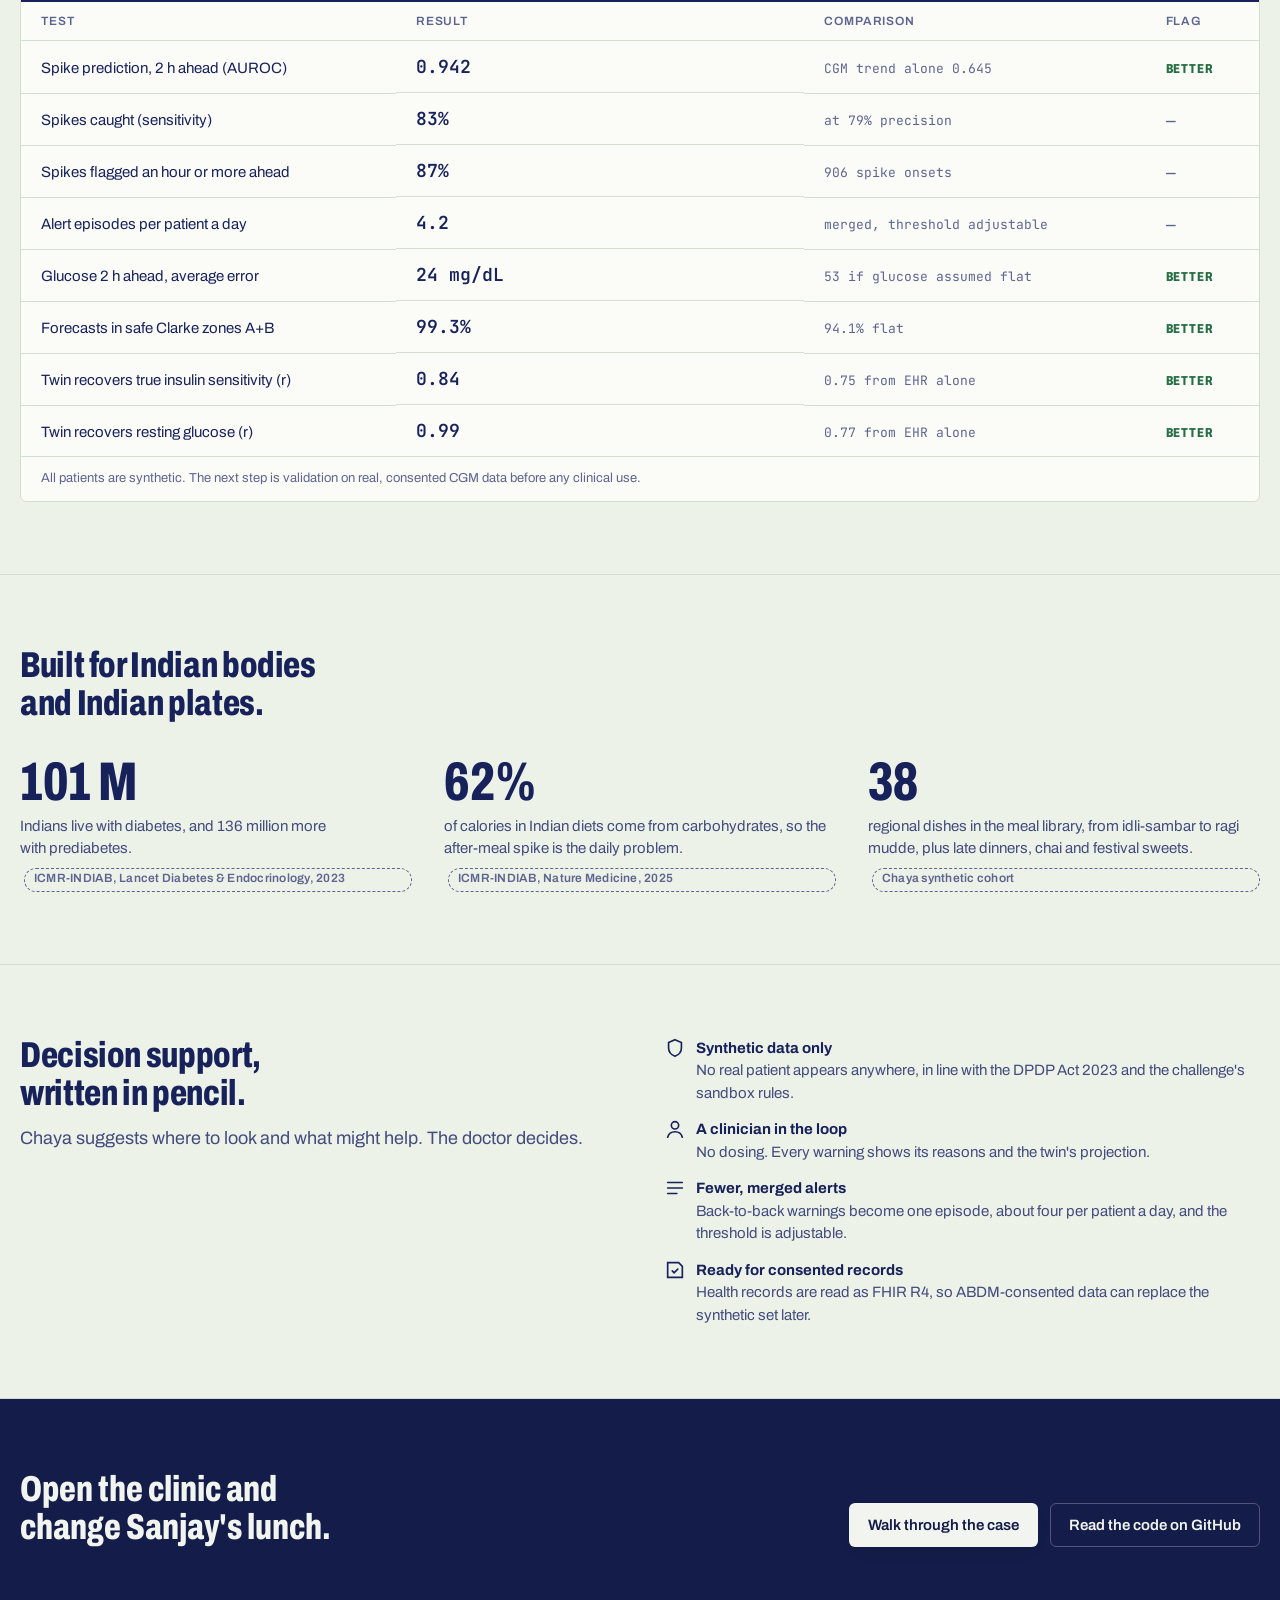
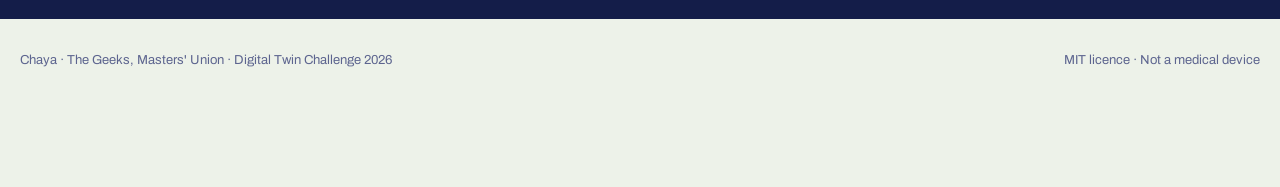
==== commit b7541acb: "Info tooltips instead of the drawer, floating bottom section nav on home, patient app section right " ====
--- a/web/index.html
+++ b/web/index.html
@@ -8,7 +8,7 @@
 <meta name="theme-color" content="#141d49">
 <meta name="color-scheme" content="light">
 <link rel="icon" href="data:image/svg+xml,%3Csvg xmlns='http://www.w3.org/2000/svg' viewBox='0 0 32 32'%3E%3Crect width='32' height='32' rx='7' fill='%23141d49'/%3E%3Cpath d='M21 9.5a8 8 0 1 0 0 13' fill='none' stroke='%23f2f5ef' stroke-width='3' stroke-linecap='round'/%3E%3Cpath d='M25 12.5a8 8 0 0 1 0 7' fill='none' stroke='%23ad94ff' stroke-width='2.5' stroke-linecap='round' stroke-dasharray='2 3'/%3E%3C/svg%3E">
-<link rel="stylesheet" href="assets/chaya.css?v=20261024c">
+<link rel="stylesheet" href="assets/chaya.css?v=20261024e">
 </head>
 <body>
 
@@ -84,45 +84,6 @@
     </div>
   </section>
 
-  <section class="section gutter" id="how" aria-labelledby="h-how">
-    <div class="wrap">
-      <h2 id="h-how">One week to learn the body. Every 15 minutes after that, a forecast.</h2>
-      <p class="intro">Chaya reads the health record, watches seven days of wearable data to tune a physiological model to this patient, then runs that model two hours ahead of the real one.</p>
-      <div class="timeline" aria-hidden="true"><svg id="timeline-svg" viewBox="0 0 1180 190"></svg></div>
-      <ol class="steps">
-        <li><h3>Read the record</h3><p>HbA1c, fasting glucose, BMI, medicines and TCF7L2 genotype give a first estimate of how this body handles sugar.</p><span class="code">FHIR R4 · LOINC · SNOMED</span></li>
-        <li><h3>Learn the body</h3><p>Seven days of CGM, meals, steps, sleep and doses tune five personal parameters, including insulin sensitivity and how strongly the pancreas responds.</p><span class="code">Extended Bergman model · MAP calibration</span></li>
-        <li><h3>Forecast and advise</h3><p>The twin runs beside the live CGM, catches meals nobody logged, flags spikes two hours early with reasons, and tests advice before the doctor gives it.</p><span class="code">Twin + LightGBM · SHAP reasons</span></li>
-      </ol>
-    </div>
-  </section>
-
-  <section class="section gutter" id="sources" aria-labelledby="h-sources">
-    <div class="wrap">
-      <h2 id="h-sources">Every number has a source you can name.</h2>
-      <p class="intro">Chaya monitors 25 parameters from four places. Each one carries its device or record, its standard code and how often it arrives. In this prototype every value is synthetic; the right-hand column says where it would come from in a clinic.</p>
-      <div class="streams" id="home-streams"></div>
-      <div style="margin-top:var(--sp-5);display:flex;flex-wrap:wrap;gap:12px">
-        <a class="btn btn-primary" href="#/data">See all 25 parameters</a>
-        <a class="btn btn-quiet" href="#/patient/GT-1102">See what the patient sees</a>
-      </div>
-    </div>
-  </section>
-
-  <section class="section gutter" id="clinic-preview" aria-labelledby="h-preview">
-    <div class="wrap">
-      <h2 id="h-preview">One screen answers who, why and what to change.</h2>
-      <p class="intro">The clinic is laid out like a case file: the register pinned on the left, the case sheet in the middle, the forecast and the patient's twin on the right, and the Rx pad one tap away at the bottom right.</p>
-      <div class="shot"><img src="assets/img/clinic.png" alt="The Chaya clinic: patient register, Sanjay's case sheet with a day of glucose and a violet forecast, a SPIKE LIKELY stamp with its reasons, the patient's twin, and the Try advice button for the Rx pad" loading="lazy" width="1600" height="920"></div>
-      <div class="callouts">
-        <div><i>Register</i><b>Who needs attention</b><span>Patients ranked by how often Chaya warned about a spike this week.</span></div>
-        <div><i>Case sheet</i><b>What is happening</b><span>Glucose, meals, steps and sleep for the day, with the twin's forecast drawn ahead of now.</span></div>
-        <div><i>Stamp</i><b>Why it matters</b><span>Spike likely, watch or in range, with the three biggest reasons in plain words.</span></div>
-        <div><i>Rx pad</i><b>What to change</b><span>Write advice and the twin redraws the next four hours for this patient's body.</span></div>
-      </div>
-    </div>
-  </section>
-
   <section class="section gutter" id="patient-app" aria-labelledby="h-papp">
     <div class="wrap papp-home">
       <div class="papp-copy">
@@ -145,6 +106,45 @@
     </div>
   </section>
 
+  <section class="section gutter" id="how" aria-labelledby="h-how">
+    <div class="wrap">
+      <h2 id="h-how">One week to learn the body. Every 15 minutes after that, a forecast.</h2>
+      <p class="intro">Chaya reads the health record, watches seven days of wearable data to tune a physiological model to this patient, then runs that model two hours ahead of the real one.</p>
+      <div class="timeline" aria-hidden="true"><svg id="timeline-svg" viewBox="0 0 1180 190"></svg></div>
+      <ol class="steps">
+        <li><h3>Read the record</h3><p>HbA1c, fasting glucose, BMI, medicines and TCF7L2 genotype give a first estimate of how this body handles sugar.</p><span class="code">FHIR R4 · LOINC · SNOMED</span></li>
+        <li><h3>Learn the body</h3><p>Seven days of CGM, meals, steps, sleep and doses tune five personal parameters, including insulin sensitivity and how strongly the pancreas responds.</p><span class="code">Extended Bergman model · MAP calibration</span></li>
+        <li><h3>Forecast and advise</h3><p>The twin runs beside the live CGM, catches meals nobody logged, flags spikes two hours early with reasons, and tests advice before the doctor gives it.</p><span class="code">Twin + LightGBM · SHAP reasons</span></li>
+      </ol>
+    </div>
+  </section>
+
+  <section class="section gutter" id="sources" aria-labelledby="h-sources">
+    <div class="wrap">
+      <h2 id="h-sources">Every number has a source you can name.</h2>
+      <p class="intro">Chaya monitors 25 parameters from four places. Each one carries its device or record, its standard code and how often it arrives. In this prototype every value is synthetic; the right-hand column says where it would come from in a clinic.</p>
+      <div class="streams" id="home-streams"></div>
+      <div style="margin-top:var(--sp-5);display:flex;flex-wrap:wrap;gap:12px">
+        <a class="btn btn-primary" href="#/data">See all 25 parameters</a>
+        <a class="btn btn-quiet" href="#/patient/GT-1102">See what the patient sees</a>
+      </div>
+    </div>
+  </section>
+
+  <section class="section gutter" id="clinic-preview" aria-labelledby="h-preview">
+    <div class="wrap">
+      <h2 id="h-preview">One screen answers who, why and what to change.</h2>
+      <p class="intro">The clinic is laid out like a case file: the register pinned on the left, the case sheet in the middle, the forecast and the patient's twin on the right, and the Rx pad one tap away at the bottom right.</p>
+      <div class="shot"><img src="assets/img/clinic.png" alt="The Chaya clinic: patient register, Sanjay's case sheet with a day of glucose and a violet forecast, a SPIKE LIKELY stamp with its reasons, the patient's twin, and the Try advice button for the Rx pad" loading="lazy" width="1600" height="920"></div>
+      <div class="callouts">
+        <div><i>Register</i><b>Who needs attention</b><span>Patients ranked by how often Chaya warned about a spike this week.</span></div>
+        <div><i>Case sheet</i><b>What is happening</b><span>Glucose, meals, steps and sleep for the day, with the twin's forecast drawn ahead of now.</span></div>
+        <div><i>Stamp</i><b>Why it matters</b><span>Spike likely, watch or in range, with the three biggest reasons in plain words.</span></div>
+        <div><i>Rx pad</i><b>What to change</b><span>Write advice and the twin redraws the next four hours for this patient's body.</span></div>
+      </div>
+    </div>
+  </section>
+
   <section class="section gutter" id="evidence" aria-labelledby="h-evidence">
     <div class="wrap">
       <h2 id="h-evidence">Tested on 45 patients it had never seen.</h2>
@@ -375,11 +375,13 @@
   <div class="drawer-h"><h2 id="h-gloss">What's what</h2><button class="icon-btn" id="gloss-close" aria-label="Close"><svg width="16" height="16" viewBox="0 0 24 24" fill="none" stroke="currentColor" stroke-width="2.2" stroke-linecap="round" aria-hidden="true"><path d="M6 6l12 12M18 6 6 18"/></svg></button></div>
   <div class="drawer-b"><dl id="gloss-list" style="margin:0"></dl></div>
 </aside>
+<nav class="homenav" id="homenav" aria-label="Sections of this page" hidden><span class="hn-ind" id="hn-ind" aria-hidden="true"></span><div class="hn-track" id="hn-track"></div></nav>
+<div class="tip" id="tip" role="tooltip" hidden></div>
 <div id="tour-root"></div>
 <div id="welcome-root"></div>
 <div class="toast" id="toast" role="status" aria-live="polite"></div>
 
 <script src="assets/vendor/d3.min.js"></script>
-<script src="assets/chaya.js?v=20261024c"></script>
+<script src="assets/chaya.js?v=20261024e"></script>
 </body>
 </html>
--- a/web/assets/chaya.css
+++ b/web/assets/chaya.css
@@ -422,10 +422,13 @@
 .rxd-btn { display: inline-grid; place-items: center; width: 34px; height: 34px; border: 0; border-radius: 8px; background: none; color: var(--on-letterhead-2); cursor: pointer; flex: none; }
 .rxd-btn:hover { background: rgba(255, 255, 255, .1); color: #fff; }
 .rxd-btn:focus-visible { outline: 2px solid #c9b8f5; outline-offset: -2px; }
-.rxdock > .body { overflow-y: auto; overscroll-behavior: contain; flex: 1 1 auto; min-height: 0; }
+.rxdock > .body { overflow-y: auto; overscroll-behavior: contain; flex: 1 1 auto; min-height: 0; display: flex; flex-direction: column; }
+.rxdock > .body > * { flex-shrink: 0; }
 .rxdock.min { animation: none; }
 .rxdock.min > .body { display: none; }
 .rxdock.min .rxd-h { cursor: pointer; }
+/* Wide screens: float over the case sheet so the forecast pane stays visible while composing. */
+@media (min-width: 1321px) { .rx-fab, .rxdock { right: calc(400px + 24px); } }
 @media (max-width: 640px) {
   .rx-fab { right: 16px; bottom: calc(16px + env(safe-area-inset-bottom, 0px)); }
   .rxdock { right: 0; left: 0; width: 100%; max-height: 86dvh; border-radius: 14px 14px 0 0; }
@@ -866,3 +869,30 @@
   .callouts { grid-template-columns: minmax(0, 1fr); }
 }
 @media (prefers-reduced-motion: reduce) { *, *::before, *::after { animation-duration: .01ms !important; transition-duration: .01ms !important; } }
+
+/* ---------- tooltips for the i buttons ---------- */
+.tip { position: fixed; z-index: 120; max-width: min(320px, calc(100vw - 24px)); padding: 12px 14px; border-radius: 10px; background: var(--letterhead); color: var(--on-letterhead); box-shadow: var(--lift-hi); font-size: var(--t-sm); line-height: 1.45; display: grid; gap: 4px; pointer-events: none; opacity: 0; transform: translateY(4px); transition: opacity .15s, transform .2s var(--ease); }
+.tip[data-side="above"] { transform: translateY(-4px); }
+.tip.on { opacity: 1; transform: none; }
+.tip b { font-weight: 700; color: #fff; }
+.tip span { color: var(--on-letterhead-2); }
+.tip::before { content: ""; position: absolute; left: calc(var(--ax, 50%) - 6px); width: 12px; height: 12px; background: var(--letterhead); transform: rotate(45deg); border-radius: 2px; }
+.tip[data-side="below"]::before { top: -5px; }
+.tip[data-side="above"]::before { bottom: -5px; }
+.info { cursor: help; }
+
+/* ---------- home: floating section nav at the bottom ---------- */
+.homenav { position: fixed; left: 50%; bottom: calc(18px + env(safe-area-inset-bottom, 0px)); transform: translateX(-50%); z-index: 70; max-width: calc(100vw - 24px); padding: 5px; border-radius: 99px; background: rgba(9, 14, 44, .92); backdrop-filter: blur(10px); -webkit-backdrop-filter: blur(10px); box-shadow: 0 18px 40px -14px rgba(10, 14, 30, .55), inset 0 0 0 1px rgba(255,255,255,.08); animation: hnUp .5s var(--ease) both; }
+.homenav[hidden] { display: none; }
+@keyframes hnUp { from { opacity: 0; transform: translate(-50%, 16px); } to { opacity: 1; transform: translate(-50%, 0); } }
+.hn-track { position: relative; z-index: 1; display: flex; gap: 2px; overflow-x: auto; scrollbar-width: none; border-radius: 99px; }
+.hn-track::-webkit-scrollbar { display: none; }
+.hn-track a { flex: none; display: inline-flex; align-items: center; min-height: 40px; padding: 0 16px; border-radius: 99px; color: var(--on-letterhead-2); text-decoration: none; font-size: var(--t-sm); font-weight: 600; white-space: nowrap; transition: color .25s; }
+.hn-track a:hover { color: #fff; }
+.hn-track a.on { color: #fff; }
+.hn-track a:focus-visible { outline: 2px solid #c9b8f5; outline-offset: -2px; }
+.hn-ind { position: absolute; z-index: 0; top: 5px; left: 0; height: 40px; border-radius: 99px; background: linear-gradient(135deg, #8a6be0, var(--shadow)); box-shadow: 0 4px 14px -4px rgba(106, 68, 201, .7); opacity: 0; transition: transform .45s var(--ease), width .45s var(--ease), opacity .25s; pointer-events: none; }
+#view-home { padding-bottom: 84px; }
+@media (max-width: 640px) { .hn-track a { padding: 0 13px; } }
+@media (prefers-reduced-motion: reduce) { .hn-ind { transition: none; } }
+.navlinks[hidden] { display: none; }
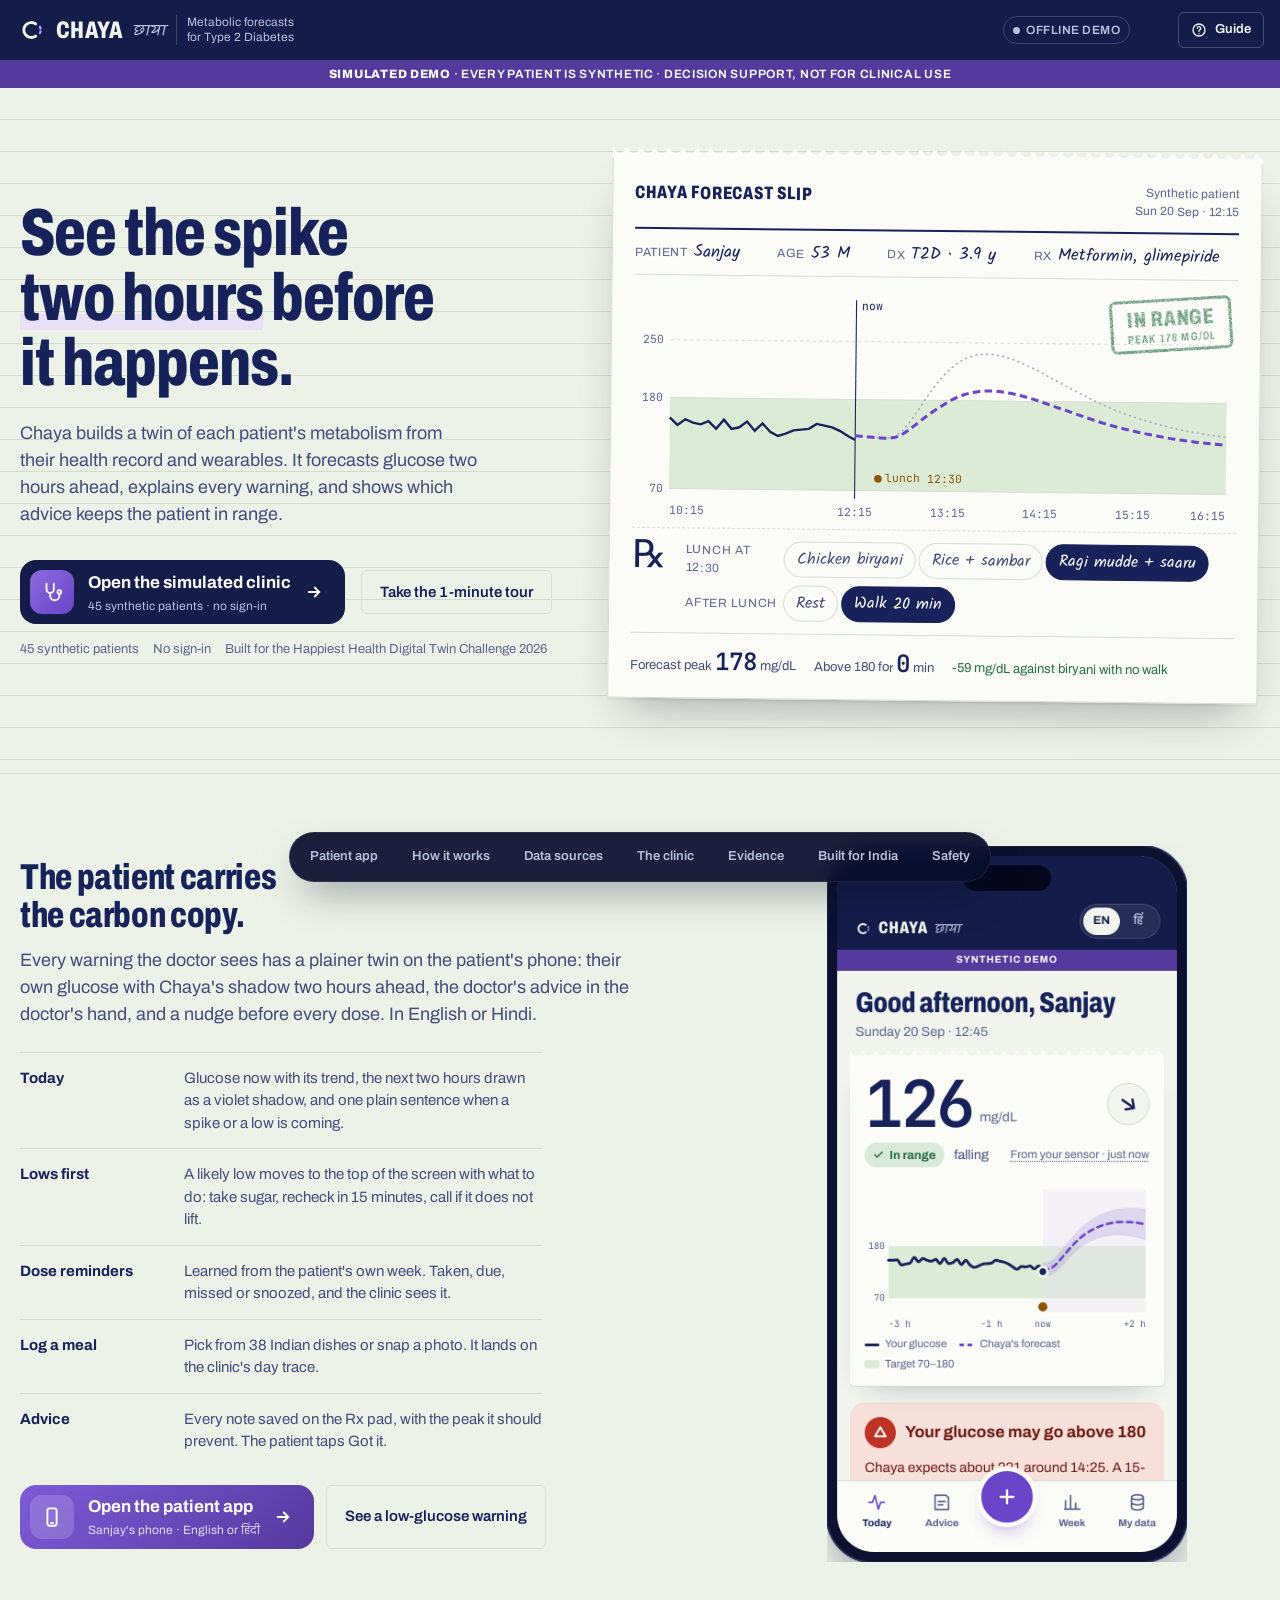
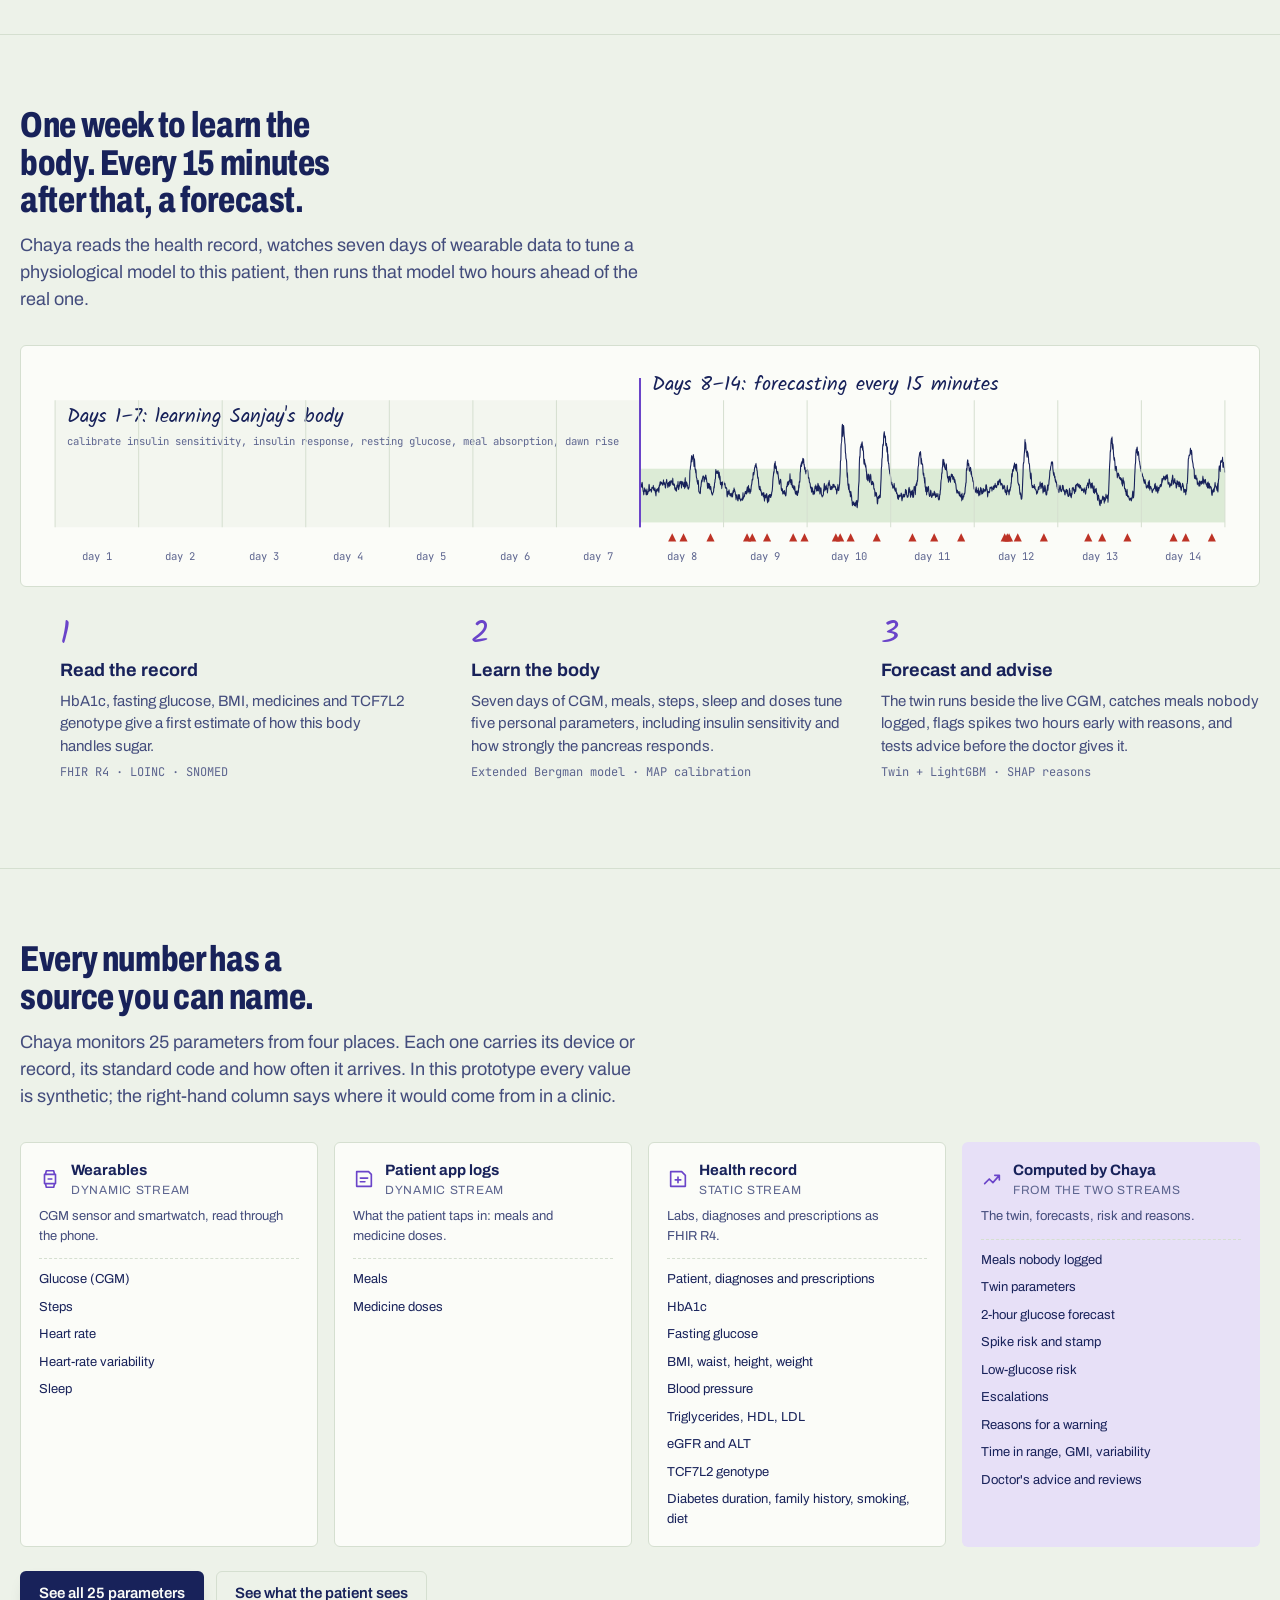
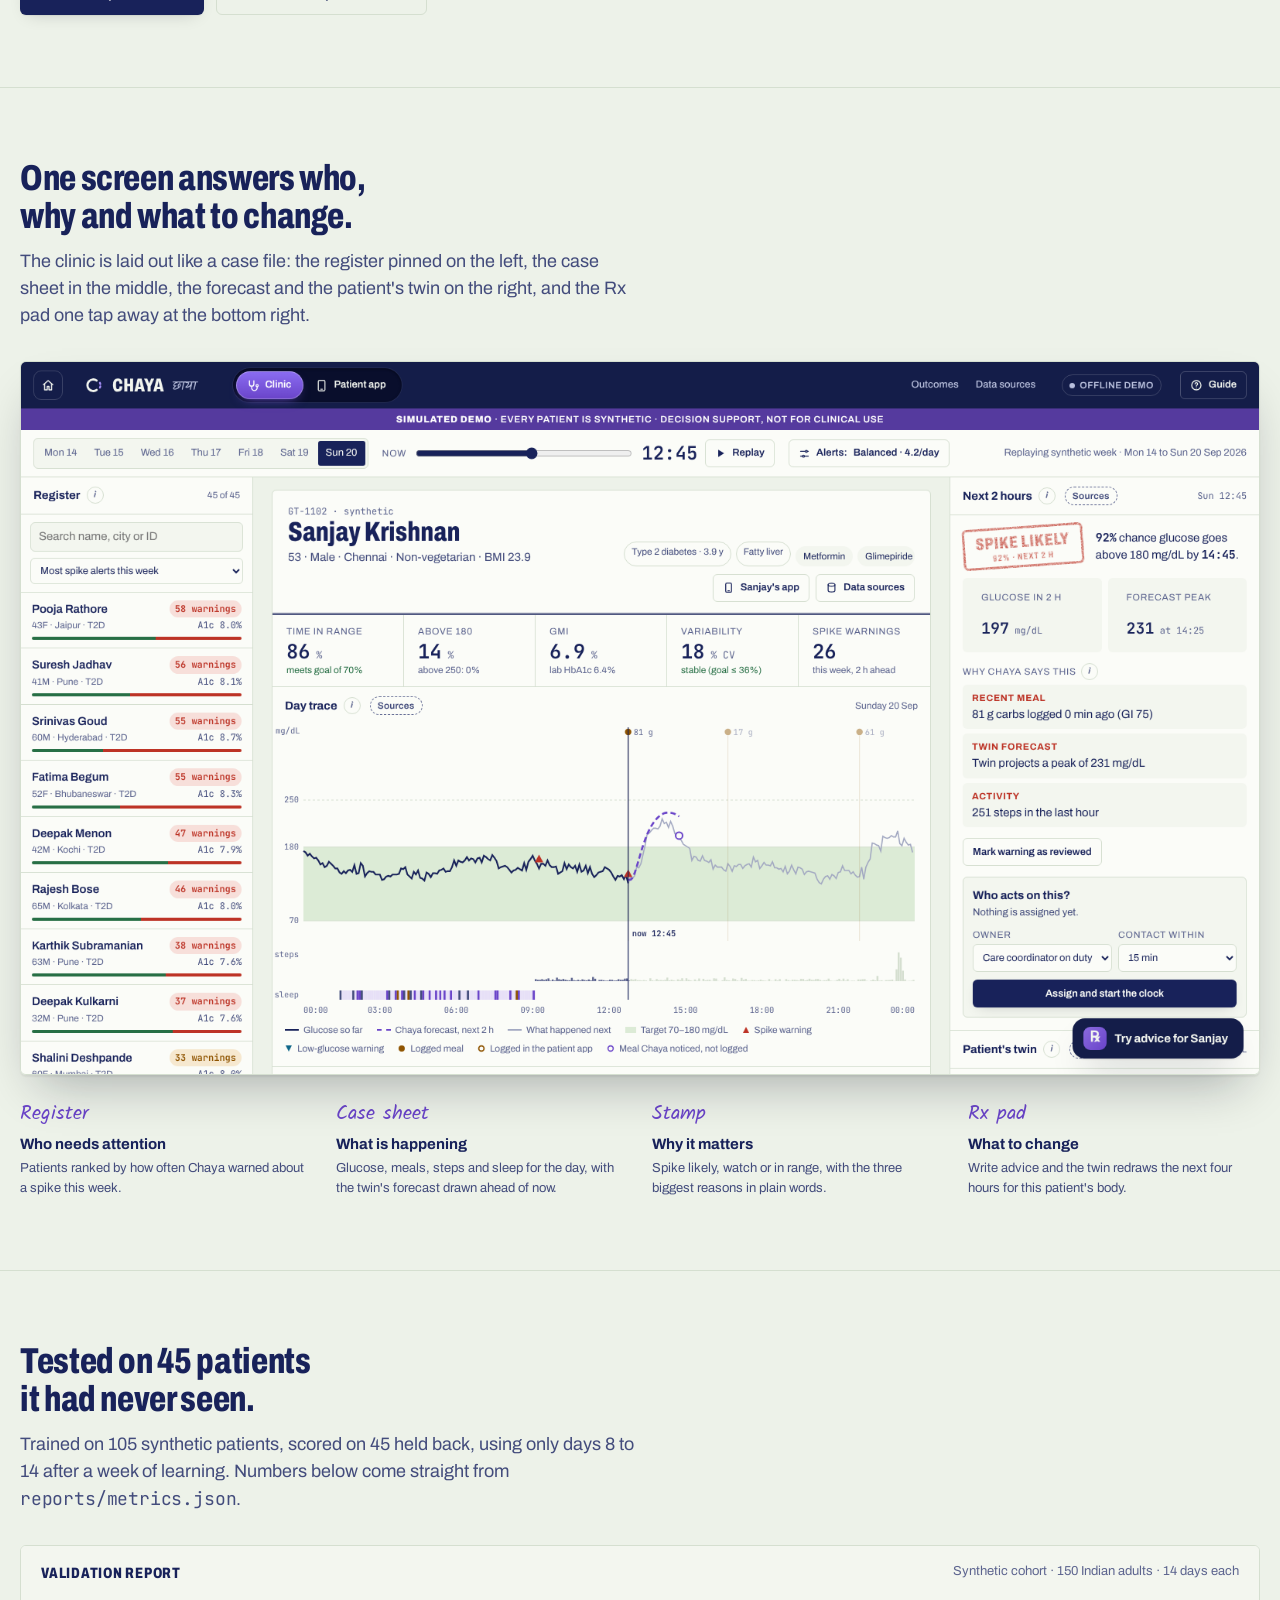
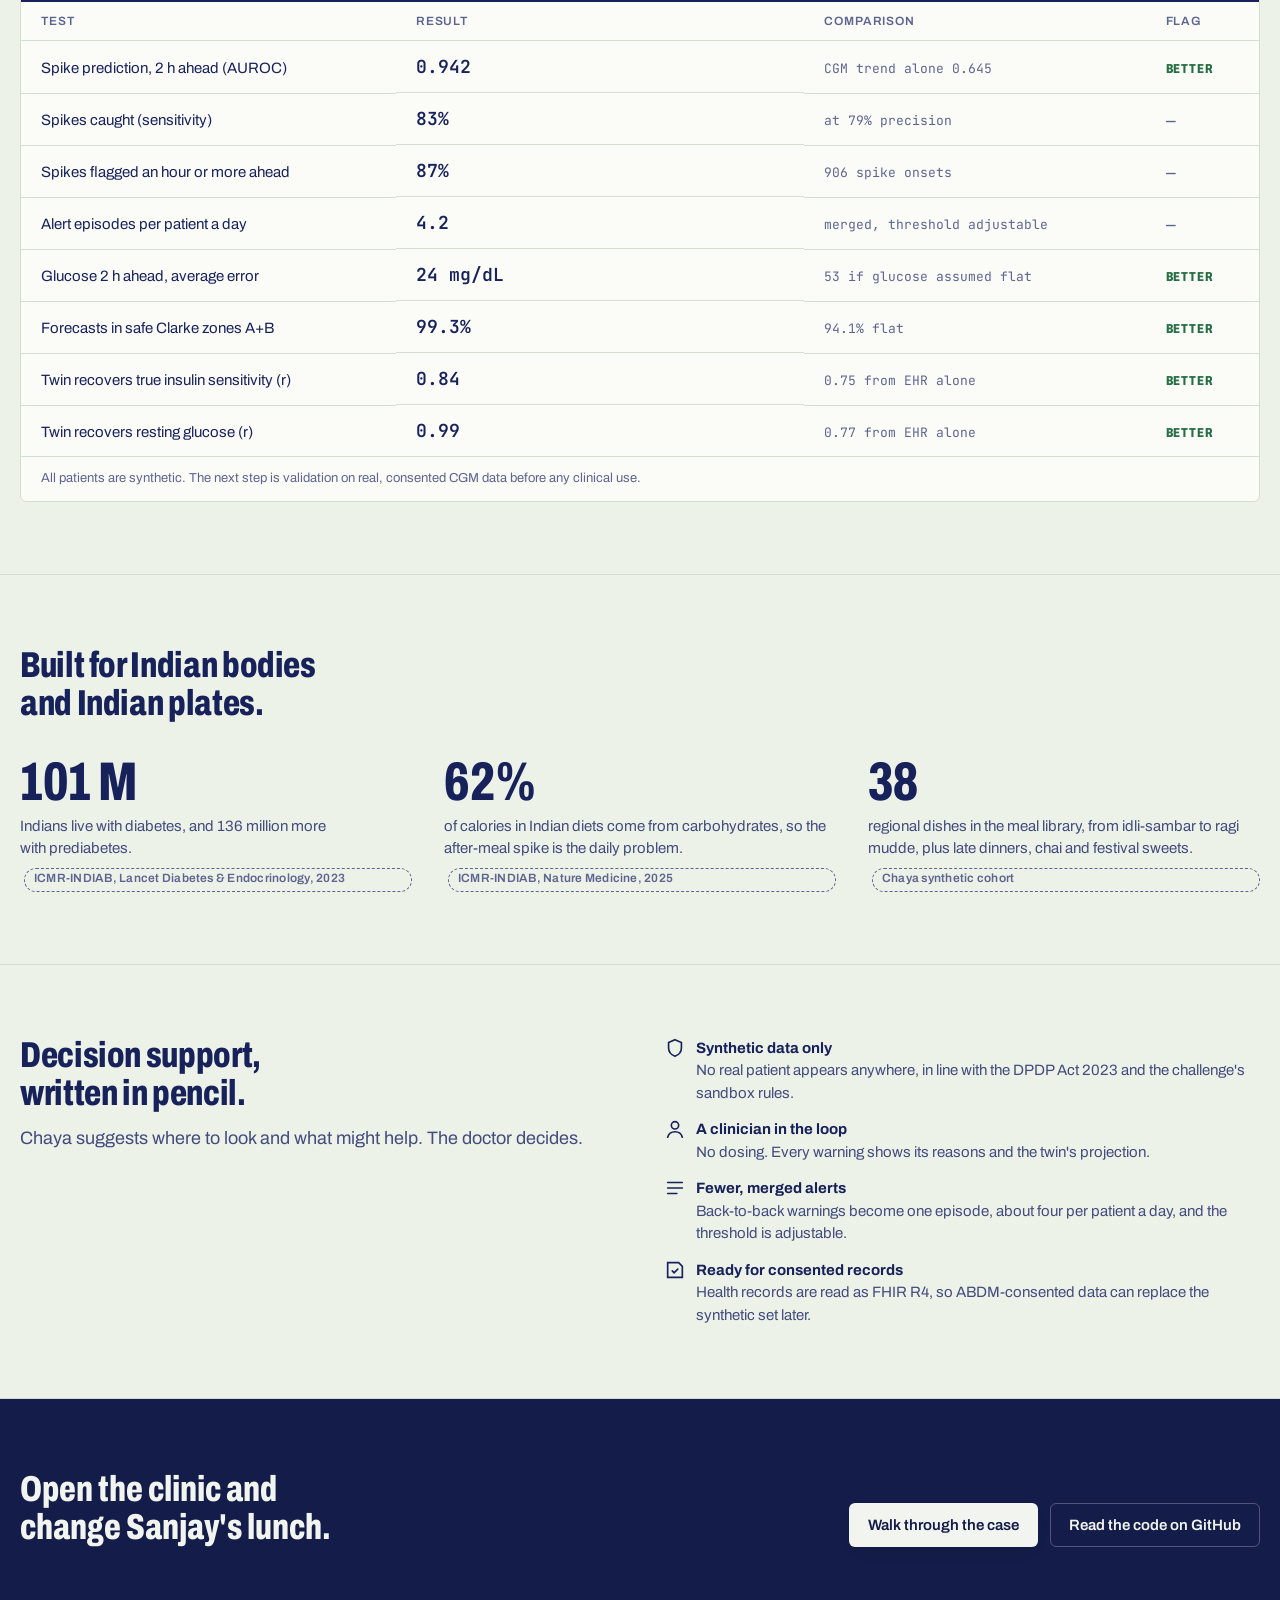
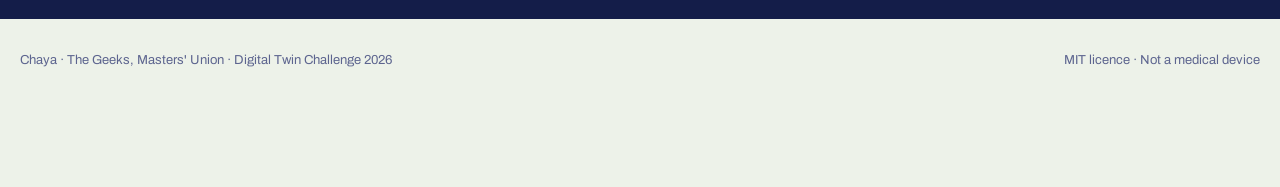
==== commit 4e7ec8ac: "Health record: point-in-time vs CGM trend, target bars and plain status; Advise / Prescribe button i" ====
--- a/web/index.html
+++ b/web/index.html
@@ -8,7 +8,7 @@
 <meta name="theme-color" content="#141d49">
 <meta name="color-scheme" content="light">
 <link rel="icon" href="data:image/svg+xml,%3Csvg xmlns='http://www.w3.org/2000/svg' viewBox='0 0 32 32'%3E%3Crect width='32' height='32' rx='7' fill='%23141d49'/%3E%3Cpath d='M21 9.5a8 8 0 1 0 0 13' fill='none' stroke='%23f2f5ef' stroke-width='3' stroke-linecap='round'/%3E%3Cpath d='M25 12.5a8 8 0 0 1 0 7' fill='none' stroke='%23ad94ff' stroke-width='2.5' stroke-linecap='round' stroke-dasharray='2 3'/%3E%3C/svg%3E">
-<link rel="stylesheet" href="assets/chaya.css?v=20261024e">
+<link rel="stylesheet" href="assets/chaya.css?v=20261024g">
 </head>
 <body>
 
@@ -50,8 +50,7 @@
         <h1 id="h-hero">See the spike <span class="ul">two hours</span> before it happens.</h1>
         <p class="lede">Chaya builds a twin of each patient's metabolism from their health record and wearables. It forecasts glucose two hours ahead, explains every warning, and shows which advice keeps the patient in range.</p>
         <div class="ctas">
-          <a class="btn btn-primary" href="#/clinic">Open the simulated clinic
-            <svg width="16" height="16" viewBox="0 0 24 24" fill="none" stroke="currentColor" stroke-width="2.2" stroke-linecap="round" aria-hidden="true"><path d="M5 12h14M13 6l6 6-6 6"/></svg></a>
+          <a class="cta-big cta-clinic" href="#/clinic"><span class="cta-ico" aria-hidden="true"><svg width="22" height="22" viewBox="0 0 24 24" fill="none" stroke="currentColor" stroke-width="2" stroke-linecap="round" stroke-linejoin="round"><path d="M6 3v6a4 4 0 0 0 8 0V3"/><path d="M10 13v3a5 5 0 0 0 10 0v-2"/><circle cx="20" cy="12" r="2"/></svg></span><span class="cta-tx"><b>Open the simulated clinic</b><small>45 synthetic patients · no sign-in</small></span><svg class="cta-ar" width="18" height="18" viewBox="0 0 24 24" fill="none" stroke="currentColor" stroke-width="2.4" stroke-linecap="round" aria-hidden="true"><path d="M5 12h14M13 6l6 6-6 6"/></svg></a>
           <a class="btn btn-quiet" href="#/clinic?tour=1">Take the 1-minute tour</a>
         </div>
         <p class="fine"><span>45 synthetic patients</span><span>No sign-in</span><span>Built for the Happiest Health Digital Twin Challenge 2026</span></p>
@@ -97,8 +96,7 @@
           <li><b>Advice</b><span>Every note saved on the Rx pad, with the peak it should prevent. The patient taps Got it.</span></li>
         </ul>
         <div class="papp-ctas">
-          <a class="btn btn-primary" href="#/patient/GT-1102">Open the patient app
-            <svg width="16" height="16" viewBox="0 0 24 24" fill="none" stroke="currentColor" stroke-width="2.2" stroke-linecap="round" aria-hidden="true"><path d="M5 12h14M13 6l6 6-6 6"/></svg></a>
+          <a class="cta-big cta-papp" href="#/patient/GT-1102"><span class="cta-ico" aria-hidden="true"><svg width="22" height="22" viewBox="0 0 24 24" fill="none" stroke="currentColor" stroke-width="2" stroke-linecap="round" stroke-linejoin="round"><rect x="7" y="2.5" width="10" height="19" rx="2.5"/><path d="M11 18.5h2"/></svg></span><span class="cta-tx"><b>Open the patient app</b><small>Sanjay's phone · English or <span lang="hi">हिंदी</span></small></span><svg class="cta-ar" width="18" height="18" viewBox="0 0 24 24" fill="none" stroke="currentColor" stroke-width="2.4" stroke-linecap="round" aria-hidden="true"><path d="M5 12h14M13 6l6 6-6 6"/></svg></a>
           <a class="btn btn-quiet" href="#/patient/GT-1018?t=0.37">See a low-glucose warning</a>
         </div>
       </div>
@@ -135,7 +133,7 @@
     <div class="wrap">
       <h2 id="h-preview">One screen answers who, why and what to change.</h2>
       <p class="intro">The clinic is laid out like a case file: the register pinned on the left, the case sheet in the middle, the forecast and the patient's twin on the right, and the Rx pad one tap away at the bottom right.</p>
-      <div class="shot"><img src="assets/img/clinic.png" alt="The Chaya clinic: patient register, Sanjay's case sheet with a day of glucose and a violet forecast, a SPIKE LIKELY stamp with its reasons, the patient's twin, and the Try advice button for the Rx pad" loading="lazy" width="1600" height="920"></div>
+      <div class="shot"><img src="assets/img/clinic.png" alt="The Chaya clinic: patient register, Sanjay's case sheet with a day of glucose and a violet forecast, a SPIKE LIKELY stamp with its reasons, the patient's twin, and the Advise / Prescribe button for the Rx pad" loading="lazy" width="1600" height="920"></div>
       <div class="callouts">
         <div><i>Register</i><b>Who needs attention</b><span>Patients ranked by how often Chaya warned about a spike this week.</span></div>
         <div><i>Case sheet</i><b>What is happening</b><span>Glucose, meals, steps and sleep for the day, with the twin's forecast drawn ahead of now.</span></div>
@@ -254,7 +252,7 @@
       </div>
       <div class="panel">
         <details class="fold" id="record-fold">
-          <summary>Health record <span style="font-weight:400;font-size:var(--t-xs);color:var(--ink-3)">static data from the EHR · FHIR R4, each field with its code</span><svg class="chev" width="16" height="16" viewBox="0 0 24 24" fill="none" stroke="currentColor" stroke-width="2" aria-hidden="true"><path d="M6 9l6 6 6-6"/></svg></summary>
+          <summary>Health record <span style="font-weight:400;font-size:var(--t-xs);color:var(--ink-3)">last recorded values from the EHR, set against this week's CGM</span><svg class="chev" width="16" height="16" viewBox="0 0 24 24" fill="none" stroke="currentColor" stroke-width="2" aria-hidden="true"><path d="M6 9l6 6 6-6"/></svg></summary>
           <div class="record" id="record"></div>
         </details>
       </div>
@@ -282,7 +280,7 @@
     </div>
   </div>
 
-  <button class="rx-fab" id="rx-fab" aria-expanded="false" aria-controls="rxpad"><span class="g" aria-hidden="true">℞</span><span>Try advice</span></button>
+  <button class="rx-fab" id="rx-fab" aria-expanded="false" aria-controls="rxpad"><span class="g" aria-hidden="true">℞</span><span>Advise / Prescribe</span></button>
   <section class="panel rxpad rxdock" id="rxpad" aria-labelledby="h-rx" hidden>
     <div class="rxd-h">
       <span class="g" aria-hidden="true">℞</span><h3 id="h-rx">Rx pad · <span id="rx-who">Sanjay</span></h3>
@@ -382,6 +380,6 @@
 <div class="toast" id="toast" role="status" aria-live="polite"></div>
 
 <script src="assets/vendor/d3.min.js"></script>
-<script src="assets/chaya.js?v=20261024e"></script>
+<script src="assets/chaya.js?v=20261024g"></script>
 </body>
 </html>
--- a/web/assets/chaya.css
+++ b/web/assets/chaya.css
@@ -160,7 +160,7 @@
 .hero h1 { font-weight: 800; font-stretch: 74%; font-size: var(--t-3xl); line-height: .98; letter-spacing: -.015em; text-transform: none; }
 .hero h1 .ul { background: linear-gradient(transparent 72%, var(--shadow-soft) 72% 94%, transparent 94%); }
 .hero .lede { font-size: var(--t-lg); color: var(--ink-2); max-width: 46ch; margin-top: var(--sp-5); }
-.hero .ctas { display: flex; flex-wrap: wrap; gap: var(--sp-3); margin-top: var(--sp-6); }
+.hero .ctas { display: flex; flex-wrap: wrap; align-items: center; gap: var(--sp-4); margin-top: var(--sp-6); }
 .hero .fine { margin-top: var(--sp-4); font-size: var(--t-sm); color: var(--ink-3); display: flex; flex-wrap: wrap; gap: 4px 14px; }
 .hero .fine span { display: inline-flex; align-items: center; gap: 6px; }
 
@@ -334,10 +334,6 @@
 .dcard .d { display: flex; justify-content: space-between; align-items: center; font-size: var(--t-sm); font-weight: 600; gap: 4px; }
 .dcard .s { font-size: var(--t-xs); color: var(--ink-3); font-family: var(--f-data); white-space: nowrap; overflow: hidden; text-overflow: ellipsis; }
 .dcard svg { width: 100%; height: 28px; display: block; }
-.record { display: grid; grid-template-columns: repeat(auto-fill, minmax(170px, 1fr)); gap: 1px; background: var(--edge); border-top: 1px solid var(--edge); border-radius: 0 0 var(--r-2) var(--r-2); overflow: hidden; }
-.record div { background: var(--sheet); padding: 10px 16px; min-width: 0; }
-.record .l { font-size: var(--t-xs); text-transform: uppercase; letter-spacing: .06em; color: var(--ink-3); }
-.record .v { font-family: var(--f-data); font-size: var(--t-sm); margin-top: 2px; overflow-wrap: anywhere; }
 details.fold > summary { list-style: none; cursor: pointer; display: flex; align-items: center; gap: 8px; padding: 12px 16px; font-weight: 700; }
 details.fold > summary::-webkit-details-marker { display: none; }
 details.fold > summary .chev { transition: transform .2s var(--ease); margin-left: auto; color: var(--ink-3); }
@@ -428,7 +424,7 @@
 .rxdock.min > .body { display: none; }
 .rxdock.min .rxd-h { cursor: pointer; }
 /* Wide screens: float over the case sheet so the forecast pane stays visible while composing. */
-@media (min-width: 1321px) { .rx-fab, .rxdock { right: calc(400px + 24px); } }
+/* The button sits at the far bottom right; the right pane keeps room for it at its foot. */
 @media (max-width: 640px) {
   .rx-fab { right: 16px; bottom: calc(16px + env(safe-area-inset-bottom, 0px)); }
   .rxdock { right: 0; left: 0; width: 100%; max-height: 86dvh; border-radius: 14px 14px 0 0; }
@@ -896,3 +892,65 @@
 @media (max-width: 640px) { .hn-track a { padding: 0 13px; } }
 @media (prefers-reduced-motion: reduce) { .hn-ind { transition: none; } }
 .navlinks[hidden] { display: none; }
+
+/* ---------- health record: point in time vs trend ---------- */
+.record { border-top: 1px solid var(--edge); padding: 4px 16px 18px; }
+.rk-key { display: flex; flex-wrap: wrap; gap: 6px 18px; padding: 12px 0 2px; font-size: var(--t-xs); color: var(--ink-2); }
+.rk-key span { display: inline-flex; align-items: center; gap: 6px; }
+.rk-dot { width: 7px; height: 7px; border-radius: 50%; background: var(--ink); flex: none; }
+.rk-tr { flex: none; } .rk-tr path { fill: none; stroke: var(--shadow); stroke-width: 2; stroke-linecap: round; stroke-linejoin: round; }
+.rk-h { display: flex; flex-wrap: wrap; align-items: baseline; gap: 4px 10px; margin: 18px 0 10px; }
+.rk-h h4 { margin: 0; font-size: var(--t-md); font-weight: 700; }
+.rk-h span { font-size: var(--t-xs); color: var(--ink-3); }
+.rk-pairs { display: grid; grid-template-columns: repeat(auto-fit, minmax(300px, 1fr)); gap: 12px; }
+.rk-pair { display: grid; grid-template-columns: 1fr 1fr; border: 1px solid var(--edge); border-radius: var(--r-2); overflow: hidden; }
+.rk-pt, .rk-tw { padding: 12px 14px; min-width: 0; }
+.rk-pt { border-right: 1px solid var(--edge); }
+.rk-tw { background: #f6f3fc; }
+.rk-l { display: flex; align-items: center; gap: 6px; font-size: var(--t-xs); color: var(--ink-3); }
+.rk-tw .rk-l { color: var(--stamp); }
+.rk-big { font-family: var(--f-data); font-size: 1.75rem; font-weight: 600; line-height: 1.1; margin-top: 6px; }
+.rk-big small { font-size: var(--t-xs); font-weight: 400; color: var(--ink-3); }
+.rk-tw .rk-big { color: var(--stamp); }
+.rk-s { font-size: var(--t-xs); font-weight: 600; margin-top: 4px; color: var(--ink-3); }
+.rk-s.ok { color: var(--ok); } .rk-s.off { color: var(--watch); }
+.rk-sp { display: block; margin-top: 4px; } .rk-sp path { fill: none; stroke: var(--shadow); stroke-width: 2; stroke-linejoin: round; stroke-linecap: round; } .rk-sp circle { fill: var(--shadow); }
+.record .code { display: inline-block; margin-top: 6px; font-size: 10.5px; }
+.rk-rows { display: grid; grid-template-columns: repeat(auto-fit, minmax(340px, 1fr)); column-gap: 32px; }
+.rk-row { display: grid; grid-template-columns: 130px minmax(0, 1fr) 112px; gap: 12px; align-items: center; padding: 10px 0; border-bottom: 1px solid #e4ebe0; }
+.rk-n b { display: block; font-size: var(--t-sm); font-weight: 600; }
+.rk-n .code { margin-top: 2px; }
+.rk-track { position: relative; height: 8px; border-radius: 4px; background: #e9eee5; }
+.rk-band { position: absolute; top: 0; bottom: 0; background: #b9dbb3; border-radius: 4px; }
+.rk-mark { position: absolute; top: -4px; width: 4px; height: 16px; margin-left: -2px; border-radius: 2px; background: var(--watch); }
+.rk-mark.ok { background: var(--ok); }
+.rk-t { display: block; margin-top: 5px; font-family: var(--f-data); font-size: 10.5px; color: var(--ink-3); }
+.rk-v { text-align: right; display: grid; }
+.rk-v .num { font-family: var(--f-data); font-size: var(--t-md); font-weight: 600; }
+.rk-v small { font-size: 11px; font-weight: 400; color: var(--ink-3); }
+.rk-bg { margin: 0; display: grid; grid-template-columns: repeat(auto-fill, minmax(200px, 1fr)); gap: 12px 24px; }
+.rk-bg dt { font-size: var(--t-xs); color: var(--ink-3); }
+.rk-bg dd { margin: 2px 0 0; font-size: var(--t-sm); font-weight: 600; }
+.rk-bg dd .code { display: block; margin-top: 2px; font-weight: 400; }
+@media (max-width: 520px) { .rk-pair { grid-template-columns: 1fr; } .rk-pt { border-right: 0; border-bottom: 1px solid var(--edge); } .rk-row { grid-template-columns: minmax(0, 1fr) auto; } .rk-bar { grid-column: 1 / -1; grid-row: 2; } }
+
+/* ---------- home entry CTAs: distinct and gently pulsing ---------- */
+.cta-big { position: relative; display: inline-flex; align-items: center; gap: 14px; min-height: 64px; padding: 0 22px 0 10px; border-radius: 16px; text-decoration: none; color: #fff; transition: transform .2s var(--ease); isolation: isolate; }
+.cta-clinic { background: var(--letterhead); }
+.cta-papp { background: linear-gradient(135deg, #7d5bd8, var(--stamp)); }
+.cta-big::after { content: ""; position: absolute; inset: 0; border-radius: inherit; z-index: -1; animation: ctaPulse 2.4s cubic-bezier(.16, 1, .3, 1) infinite; }
+.cta-papp::after { animation-delay: 1.2s; }
+@keyframes ctaPulse { 0% { box-shadow: 0 0 0 0 rgba(106, 68, 201, .55); } 70% { box-shadow: 0 0 0 16px rgba(106, 68, 201, 0); } 100% { box-shadow: 0 0 0 0 rgba(106, 68, 201, 0); } }
+.cta-big:hover { transform: translateY(-2px); }
+.cta-big:hover::after { animation-play-state: paused; }
+.cta-big:focus-visible { outline: 3px solid var(--focus); outline-offset: 4px; }
+.cta-ico { display: inline-grid; place-items: center; width: 44px; height: 44px; border-radius: 12px; flex: none; }
+.cta-clinic .cta-ico { background: linear-gradient(135deg, #8a6be0, var(--shadow)); }
+.cta-papp .cta-ico { background: rgba(255, 255, 255, .16); }
+.cta-tx { display: grid; gap: 2px; text-align: left; }
+.cta-tx b { font-size: 1.0625rem; font-weight: 700; }
+.cta-tx small { font-size: var(--t-xs); color: var(--on-letterhead-2); }
+.cta-papp .cta-tx small { color: #e4dbfb; }
+.cta-ar { flex: none; transition: transform .2s var(--ease); }
+.cta-big:hover .cta-ar { transform: translateX(3px); }
+@media (prefers-reduced-motion: reduce) { .cta-big::after { animation: none; box-shadow: 0 0 0 4px rgba(106, 68, 201, .25); } }
